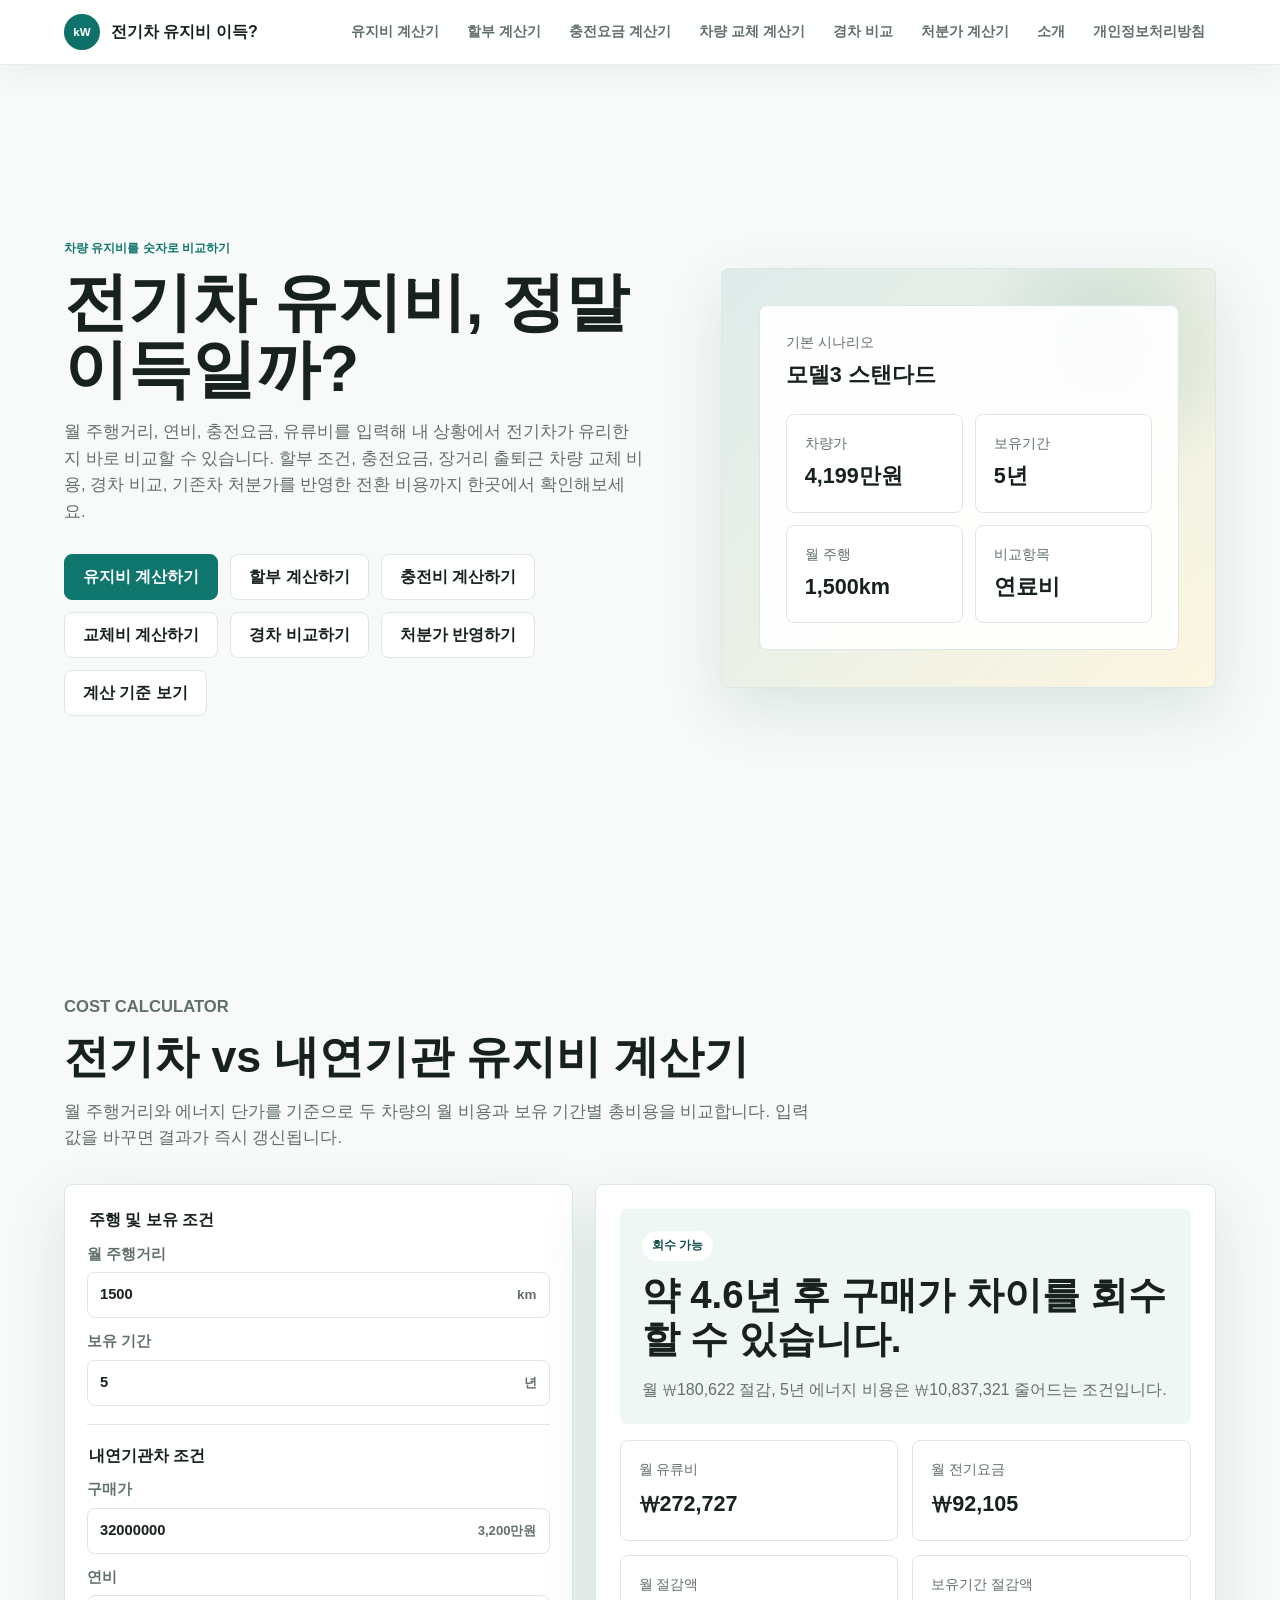
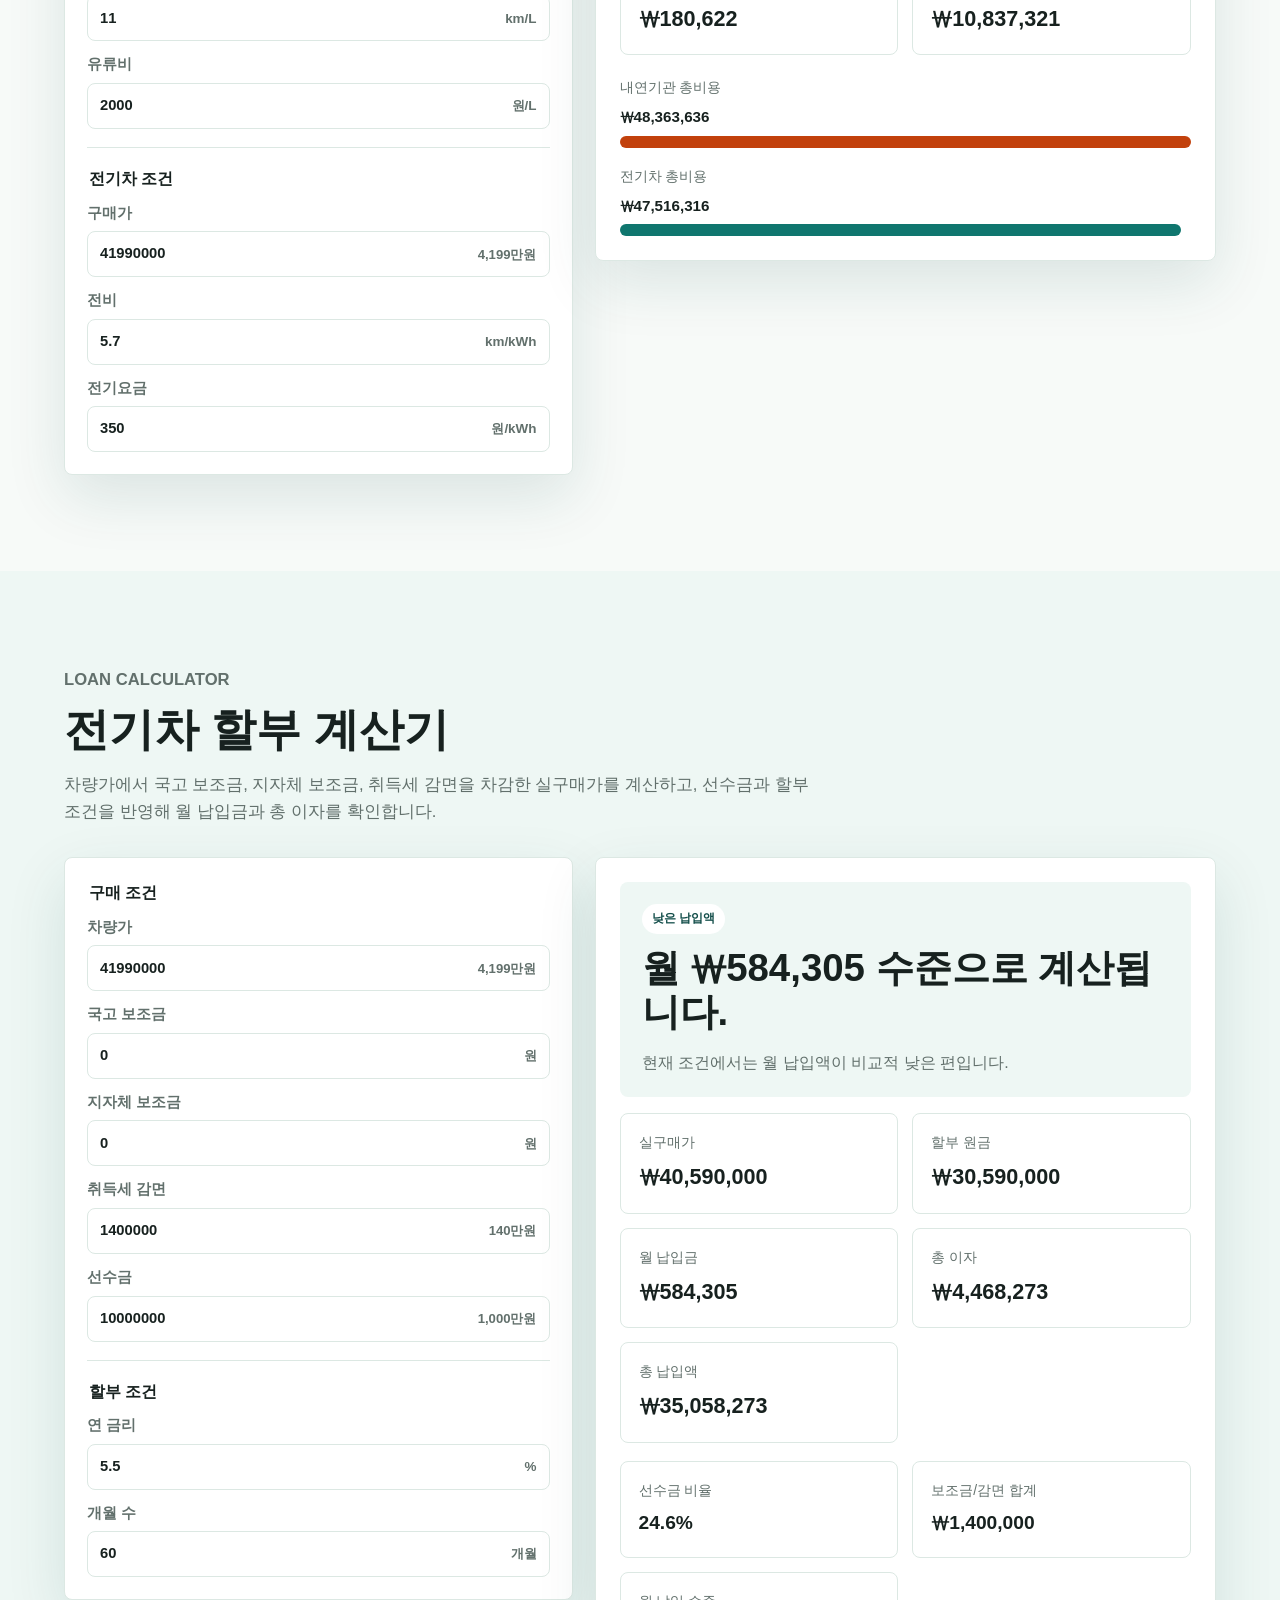
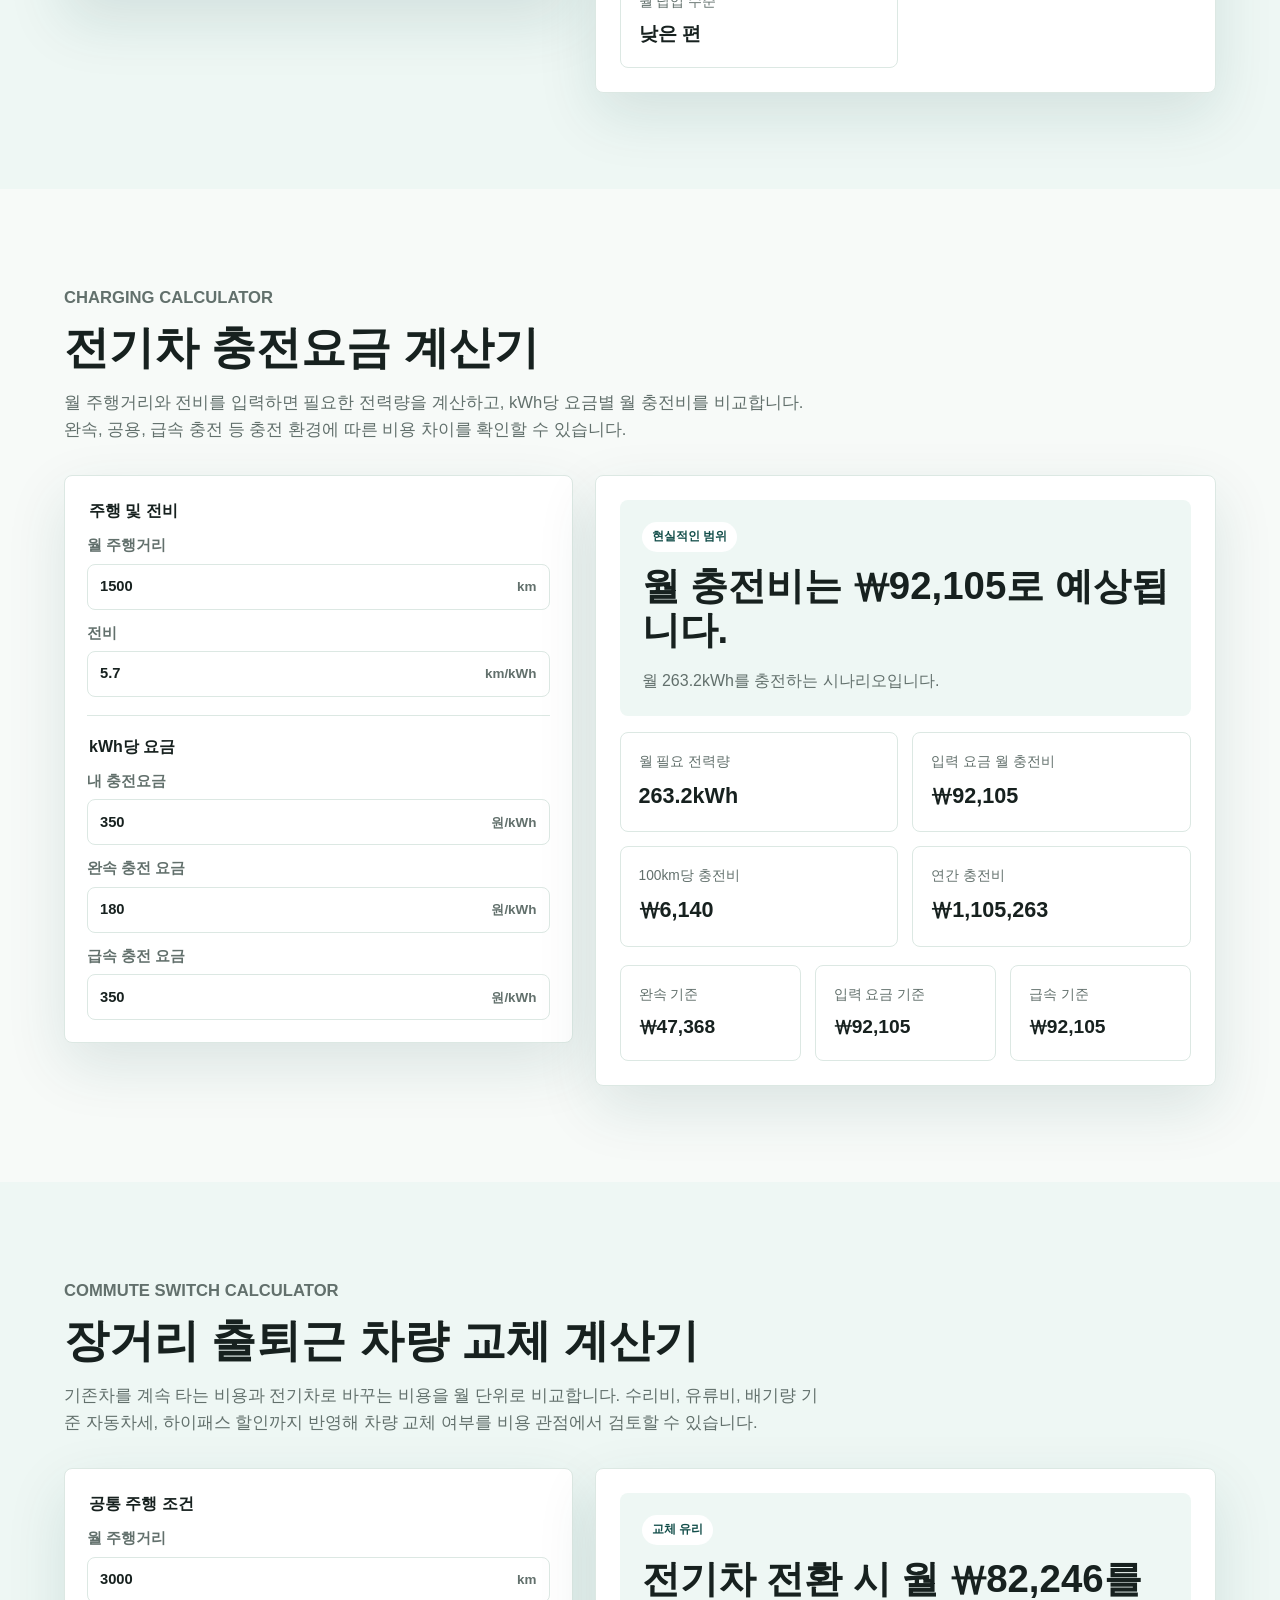
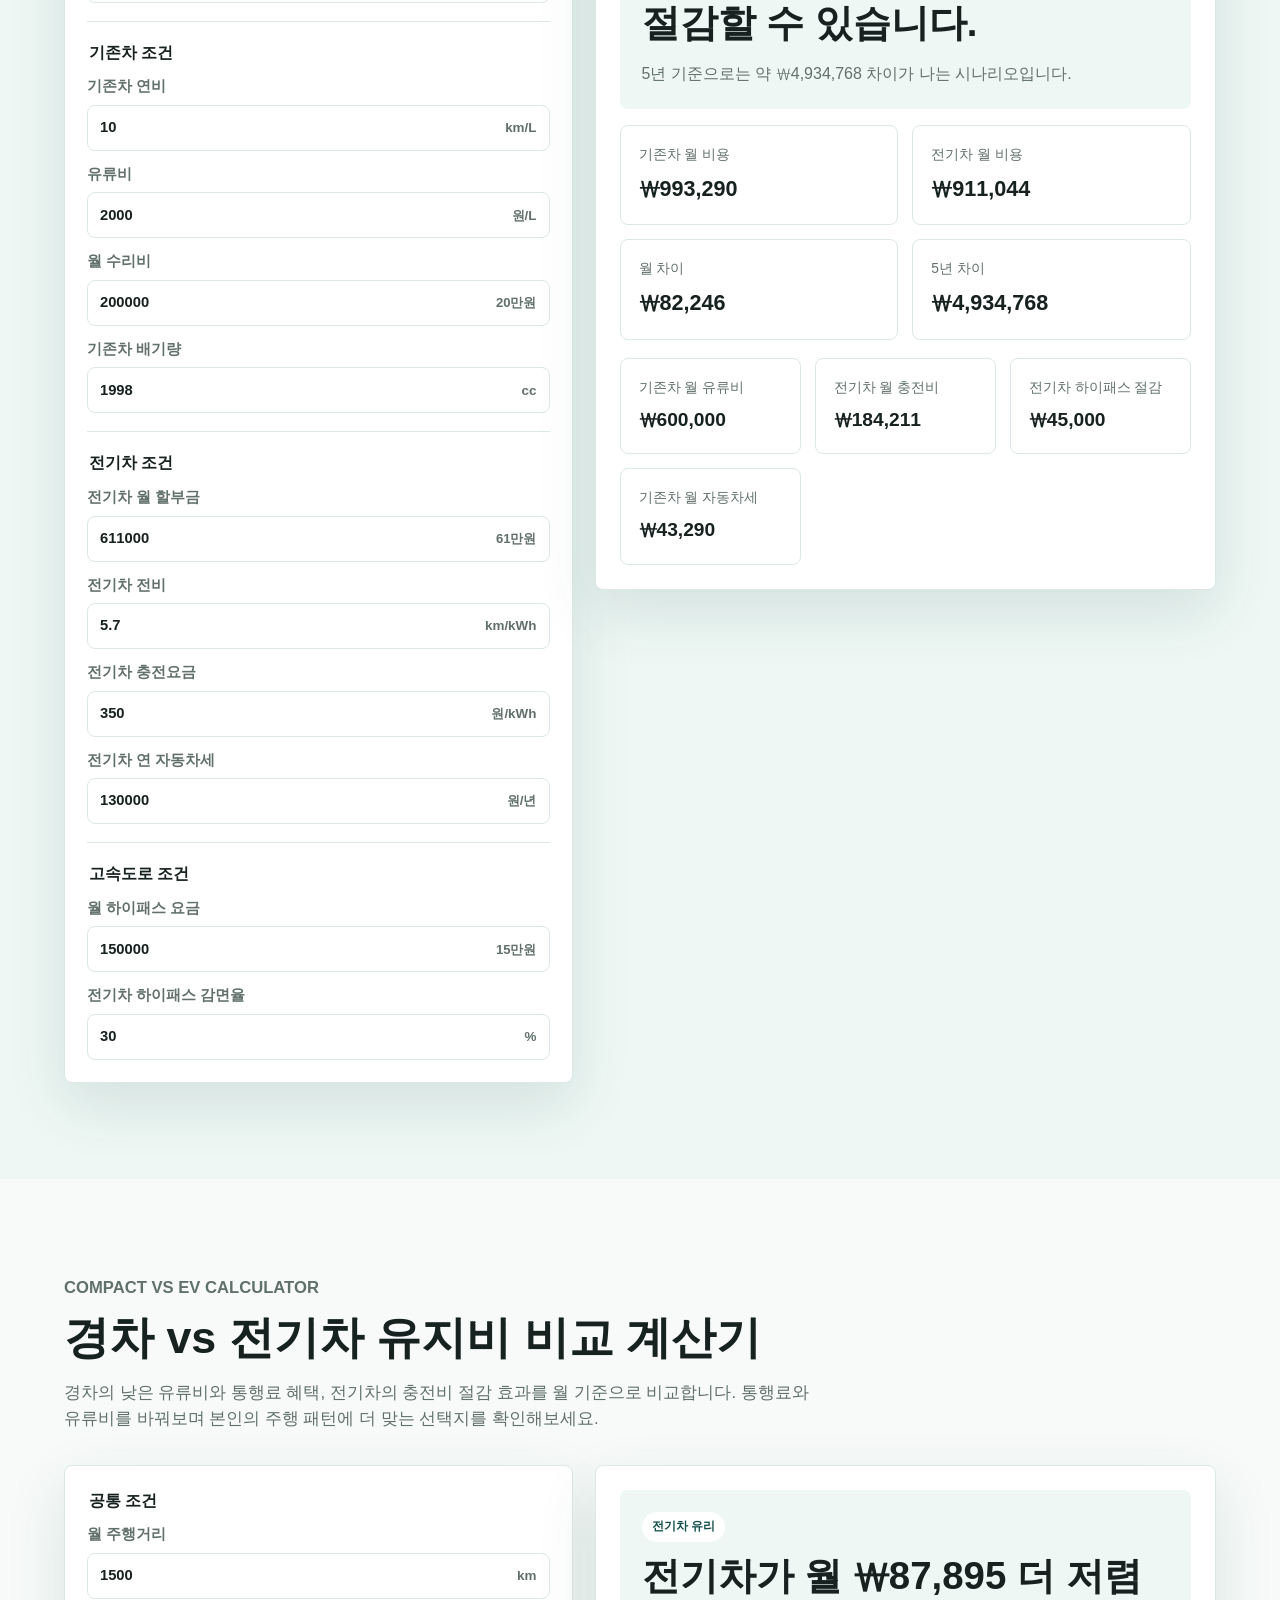
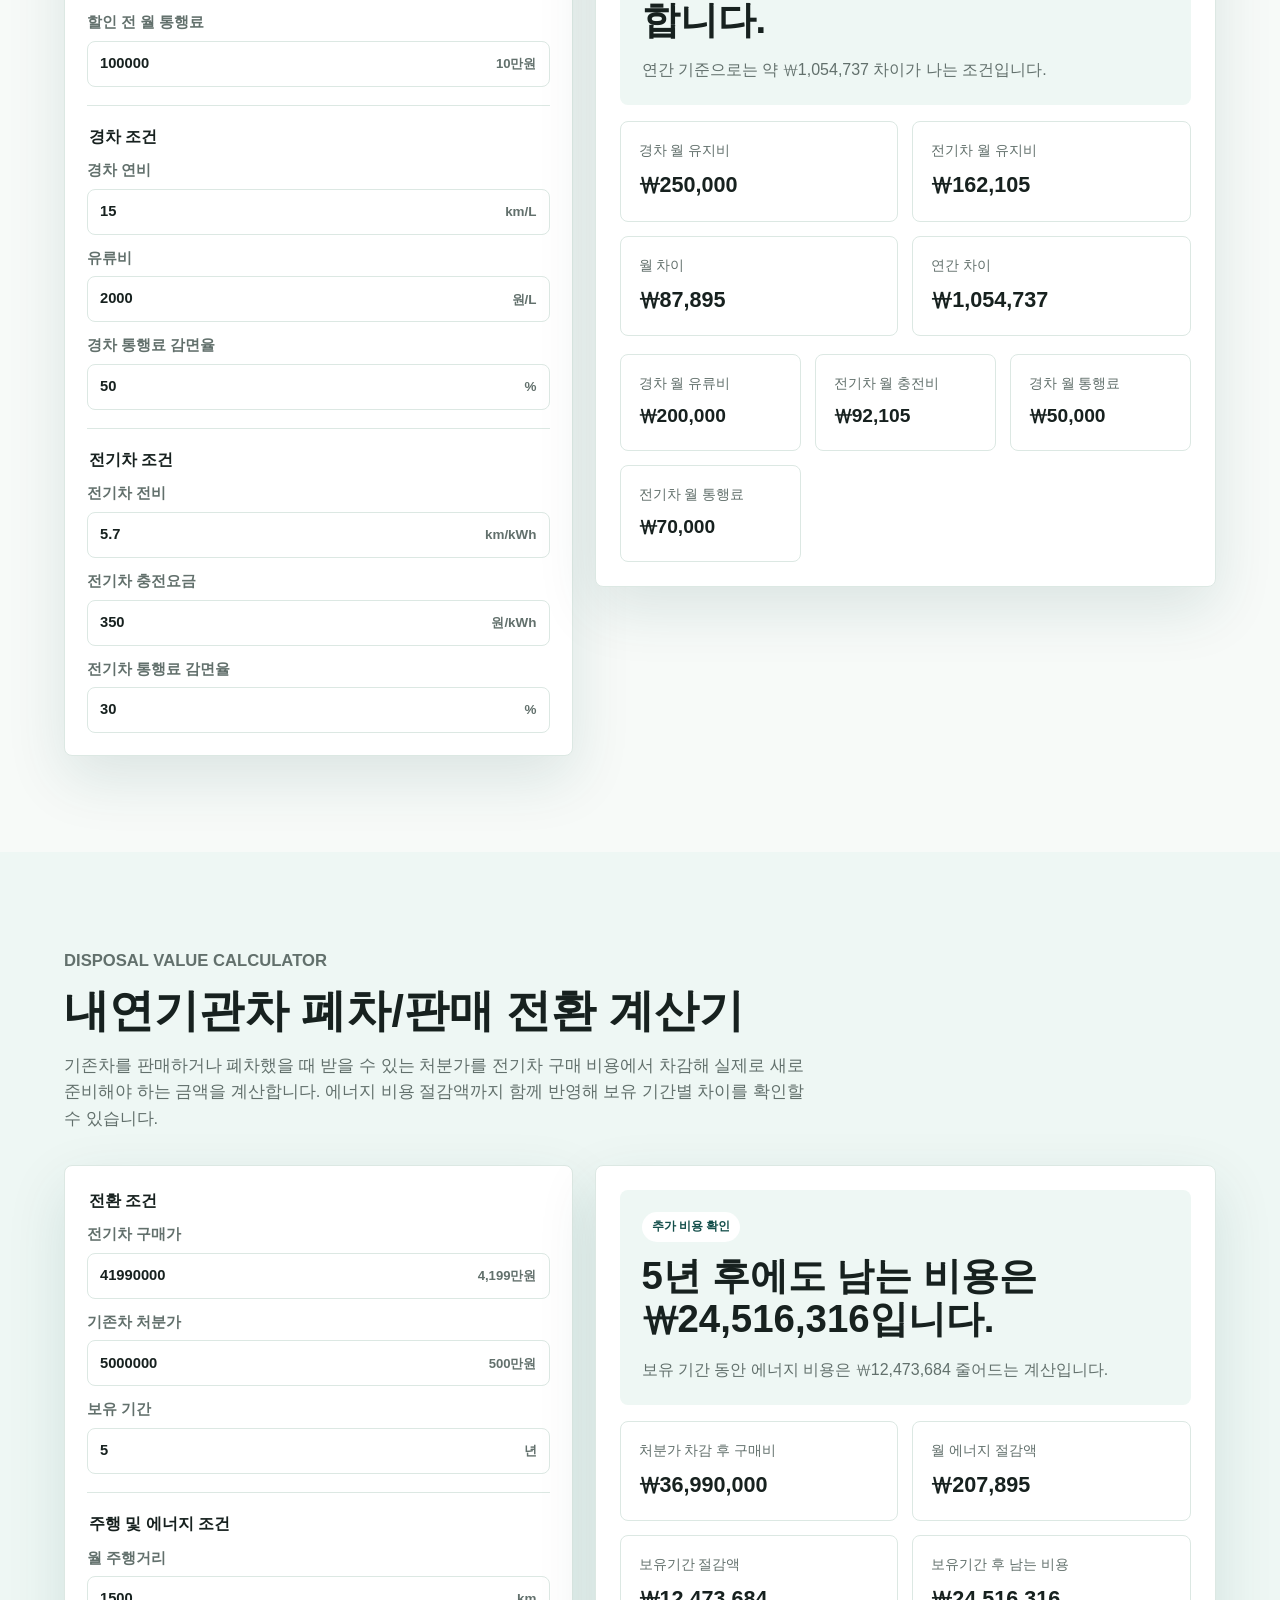
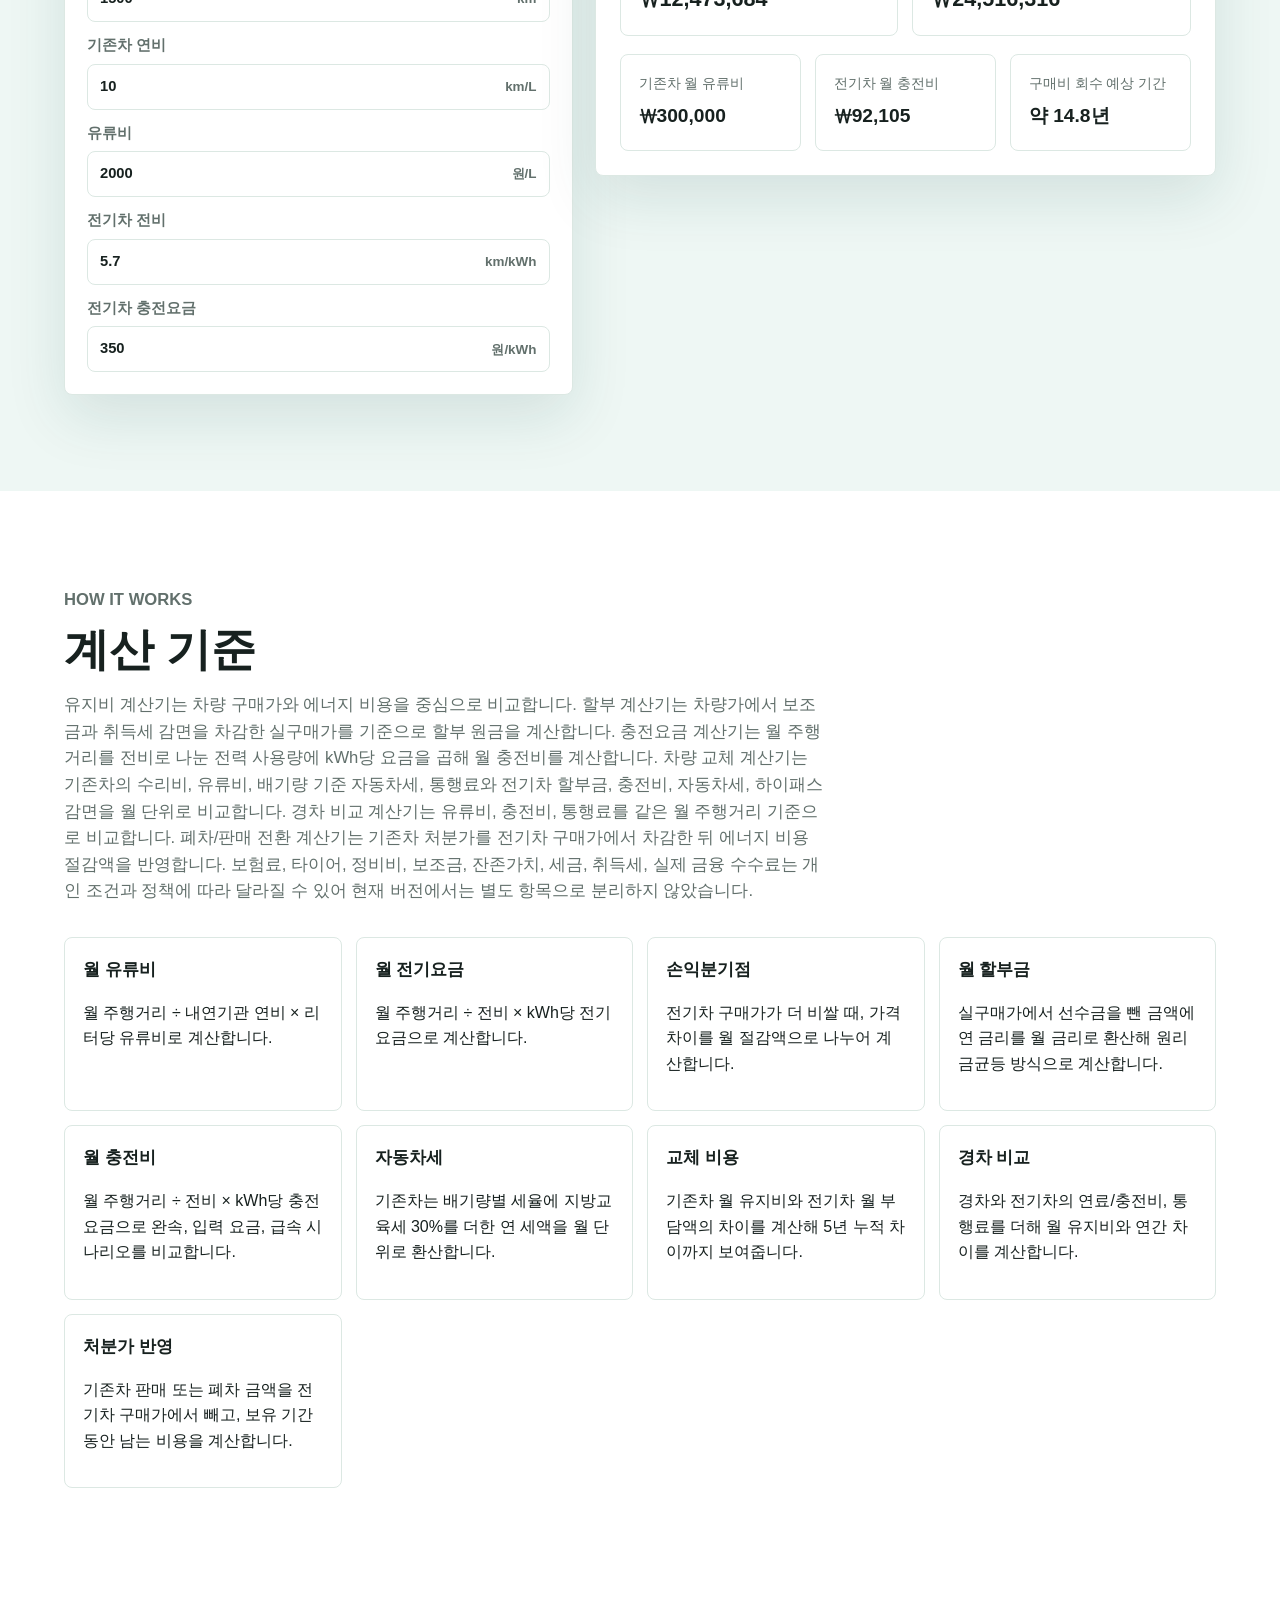
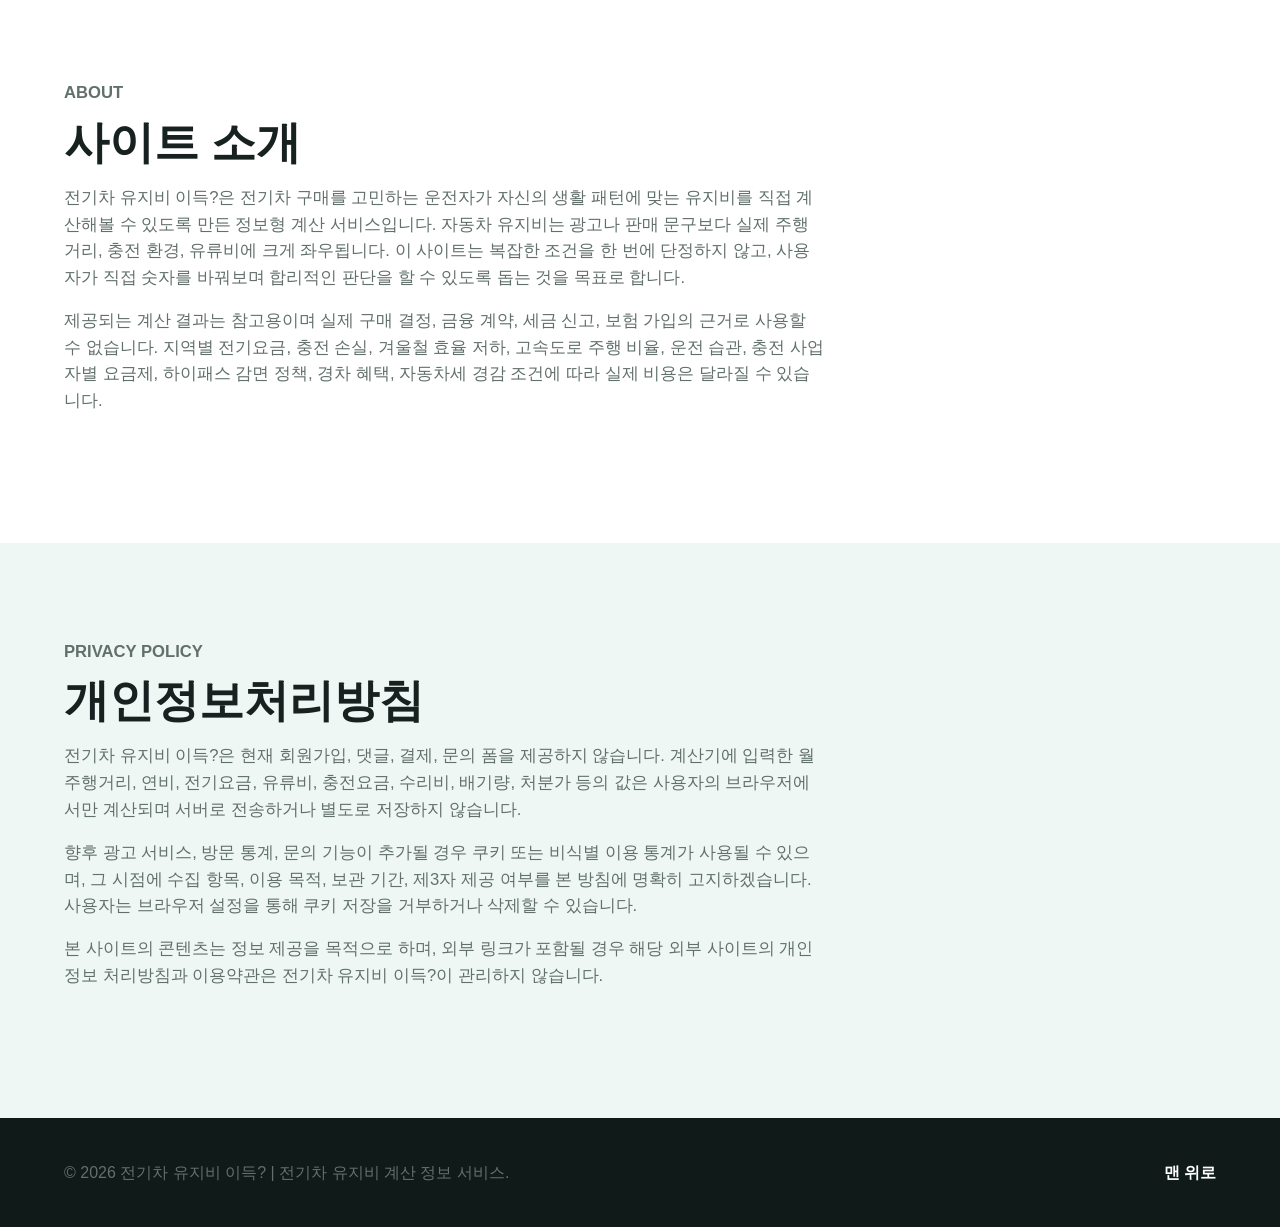
==== index.html @ 12cfae91 "Add files via upload" ====
<!doctype html>
<html lang="ko">
  <head>
    <meta charset="utf-8" />
    <meta name="viewport" content="width=device-width, initial-scale=1" />
    <title>전기차 유지비 이득? | 내연기관차 vs 전기차 유지비 계산기</title>
    <meta
      name="description"
      content="전기차 유지비가 정말 이득인지 월 주행거리, 유류비, 충전요금, 할부 조건, 기존차 처분가를 입력해 바로 계산해보세요."
    />
    <meta
      name="keywords"
      content="전기차 유지비, 기존차 처분가, 폐차 판매 전환 계산기, 경차 전기차 유지비 비교, 장거리 출퇴근 차량 교체 계산기, 전기차 충전요금 계산기, 전기차 할부 계산기, 자동차세 계산, 하이패스 할인"
    />
    <meta name="robots" content="index, follow" />
    <meta name="author" content="전기차 유지비 이득?" />
    <meta property="og:type" content="website" />
    <meta property="og:locale" content="ko_KR" />
    <meta property="og:title" content="전기차 유지비 이득?" />
    <meta
      property="og:description"
      content="내 주행 패턴과 구매 조건 기준으로 전기차 유지비가 이득인지, 할부 월 납입금과 충전비까지 바로 비교합니다."
    />
    <meta property="og:image" content="https://evcost.kr/assets/img/og-cover.svg" />
    <meta property="og:url" content="https://evcost.kr/" />
    <meta name="twitter:card" content="summary_large_image" />
    <meta name="theme-color" content="#0f766e" />
    <link rel="canonical" href="https://evcost.kr/" />
    <link rel="stylesheet" href="assets/css/styles.css?v=20260613-privacy-copy" />
    <script type="application/ld+json">
      {
        "@context": "https://schema.org",
        "@type": "WebApplication",
        "name": "전기차 유지비 이득?",
        "applicationCategory": "FinanceApplication",
        "operatingSystem": "Any",
        "description": "전기차 유지비가 정말 이득인지 내연기관차와 전기차의 월 유지비, 할부 월 납입금, 월 충전비, 기존차 처분가를 반영한 차량 전환 비용을 비교하는 계산기입니다.",
        "inLanguage": "ko-KR",
        "offers": {
          "@type": "Offer",
          "price": "0",
          "priceCurrency": "KRW"
        }
      }
    </script>
  </head>
  <body>
    <header class="site-header">
      <a class="brand" href="#top" aria-label="전기차 유지비 이득? 홈">
        <span class="brand-mark" aria-hidden="true">kW</span>
        <span>전기차 유지비 이득?</span>
      </a>
      <nav class="nav" aria-label="주요 메뉴">
        <a href="#calculator">유지비 계산기</a>
        <a href="#loan-calculator">할부 계산기</a>
        <a href="#charging-calculator">충전요금 계산기</a>
        <a href="#commute-calculator">차량 교체 계산기</a>
        <a href="#compact-calculator">경차 비교</a>
        <a href="#conversion-calculator">처분가 계산기</a>
        <a href="#about">소개</a>
        <a href="#privacy">개인정보처리방침</a>
      </nav>
    </header>

    <main id="top">
      <section class="hero section-band">
        <div class="hero-copy">
          <p class="eyebrow">차량 유지비를 숫자로 비교하기</p>
          <h1>전기차 유지비, 정말 이득일까?</h1>
          <p class="hero-text">
            월 주행거리, 연비, 충전요금, 유류비를 입력해 내 상황에서 전기차가 유리한지
            바로 비교할 수 있습니다. 할부 조건, 충전요금, 장거리 출퇴근 차량 교체 비용,
            경차 비교, 기존차 처분가를 반영한 전환 비용까지 한곳에서 확인해보세요.
          </p>
          <div class="hero-actions">
            <a class="button primary" href="#calculator">유지비 계산하기</a>
            <a class="button ghost" href="#loan-calculator">할부 계산하기</a>
            <a class="button ghost" href="#charging-calculator">충전비 계산하기</a>
            <a class="button ghost" href="#commute-calculator">교체비 계산하기</a>
            <a class="button ghost" href="#compact-calculator">경차 비교하기</a>
            <a class="button ghost" href="#conversion-calculator">처분가 반영하기</a>
            <a class="button ghost" href="#guide">계산 기준 보기</a>
          </div>
        </div>
        <div class="hero-visual" aria-label="전기차 유지비 비교 요약">
          <div class="dashboard-mini">
            <div>
              <span>기본 시나리오</span>
              <strong>모델3 스탠다드</strong>
            </div>
            <div class="mini-grid">
              <p><span>차량가</span><strong>4,199만원</strong></p>
              <p><span>보유기간</span><strong>5년</strong></p>
              <p><span>월 주행</span><strong>1,500km</strong></p>
              <p><span>비교항목</span><strong>연료비</strong></p>
            </div>
          </div>
        </div>
      </section>

      <section id="calculator" class="calculator-section">
        <div class="section-heading">
          <p class="eyebrow">Cost Calculator</p>
          <h2>전기차 vs 내연기관 유지비 계산기</h2>
          <p>
            월 주행거리와 에너지 단가를 기준으로 두 차량의 월 비용과 보유 기간별 총비용을
            비교합니다. 입력값을 바꾸면 결과가 즉시 갱신됩니다.
          </p>
        </div>

        <div class="calculator-layout">
          <form class="calc-panel" id="costForm">
            <fieldset>
              <legend>주행 및 보유 조건</legend>
              <label>
                <span>월 주행거리</span>
                <div class="input-wrap">
                  <input id="monthlyKm" name="monthlyKm" type="number" min="100" max="10000" step="50" value="1500" />
                  <b>km</b>
                </div>
              </label>
              <label>
                <span>보유 기간</span>
                <div class="input-wrap">
                  <input id="years" name="years" type="number" min="1" max="15" step="1" value="5" />
                  <b>년</b>
                </div>
              </label>
            </fieldset>

            <fieldset>
              <legend>내연기관차 조건</legend>
              <label>
                <span>구매가</span>
                <div class="input-wrap">
                  <input id="icePrice" name="icePrice" type="number" min="0" step="100000" value="32000000" />
                  <b>원</b>
                </div>
              </label>
              <label>
                <span>연비</span>
                <div class="input-wrap">
                  <input id="iceEfficiency" name="iceEfficiency" type="number" min="1" max="40" step="0.1" value="11" />
                  <b>km/L</b>
                </div>
              </label>
              <label>
                <span>유류비</span>
                <div class="input-wrap">
                  <input id="fuelPrice" name="fuelPrice" type="number" min="500" max="4000" step="10" value="2000" />
                  <b>원/L</b>
                </div>
              </label>
            </fieldset>

            <fieldset>
              <legend>전기차 조건</legend>
              <label>
                <span>구매가</span>
                <div class="input-wrap">
                  <input id="evPrice" name="evPrice" type="number" min="0" step="100000" value="41990000" />
                  <b>원</b>
                </div>
              </label>
              <label>
                <span>전비</span>
                <div class="input-wrap">
                  <input id="evEfficiency" name="evEfficiency" type="number" min="1" max="12" step="0.1" value="5.7" />
                  <b>km/kWh</b>
                </div>
              </label>
              <label>
                <span>전기요금</span>
                <div class="input-wrap">
                  <input id="electricityPrice" name="electricityPrice" type="number" min="50" max="1000" step="10" value="350" />
                  <b>원/kWh</b>
                </div>
              </label>
            </fieldset>
          </form>

          <aside class="result-panel" aria-live="polite">
            <div class="result-hero">
              <span id="paybackBadge">계산 중</span>
              <h3 id="headlineResult">입력값을 바탕으로 계산합니다.</h3>
              <p id="summaryResult">전기차와 내연기관차의 월 에너지 비용 차이를 비교합니다.</p>
            </div>

            <div class="metric-grid">
              <article>
                <span>월 유류비</span>
                <strong id="iceMonthlyCost">0원</strong>
              </article>
              <article>
                <span>월 전기요금</span>
                <strong id="evMonthlyCost">0원</strong>
              </article>
              <article>
                <span>월 절감액</span>
                <strong id="monthlySaving">0원</strong>
              </article>
              <article>
                <span>보유기간 절감액</span>
                <strong id="periodSaving">0원</strong>
              </article>
            </div>

            <div class="comparison-bars">
              <div>
                <span>내연기관 총비용</span>
                <b id="iceTotalLabel">0원</b>
                <i id="iceBar"></i>
              </div>
              <div>
                <span>전기차 총비용</span>
                <b id="evTotalLabel">0원</b>
                <i id="evBar"></i>
              </div>
            </div>
          </aside>
        </div>
      </section>

      <section id="loan-calculator" class="calculator-section muted">
        <div class="section-heading">
          <p class="eyebrow">Loan Calculator</p>
          <h2>전기차 할부 계산기</h2>
          <p>
            차량가에서 국고 보조금, 지자체 보조금, 취득세 감면을 차감한 실구매가를 계산하고,
            선수금과 할부 조건을 반영해 월 납입금과 총 이자를 확인합니다.
          </p>
        </div>

        <div class="calculator-layout">
          <form class="calc-panel" id="loanForm">
            <fieldset>
              <legend>구매 조건</legend>
              <label>
                <span>차량가</span>
                <div class="input-wrap">
                  <input id="loanVehiclePrice" name="loanVehiclePrice" type="number" min="0" step="100000" value="41990000" />
                  <b>원</b>
                </div>
              </label>
              <label>
                <span>국고 보조금</span>
                <div class="input-wrap">
                  <input id="nationalSubsidy" name="nationalSubsidy" type="number" min="0" step="100000" value="0" />
                  <b>원</b>
                </div>
              </label>
              <label>
                <span>지자체 보조금</span>
                <div class="input-wrap">
                  <input id="localSubsidy" name="localSubsidy" type="number" min="0" step="100000" value="0" />
                  <b>원</b>
                </div>
              </label>
              <label>
                <span>취득세 감면</span>
                <div class="input-wrap">
                  <input id="acquisitionTaxDiscount" name="acquisitionTaxDiscount" type="number" min="0" step="100000" value="1400000" />
                  <b>원</b>
                </div>
              </label>
              <label>
                <span>선수금</span>
                <div class="input-wrap">
                  <input id="downPayment" name="downPayment" type="number" min="0" step="100000" value="10000000" />
                  <b>원</b>
                </div>
              </label>
            </fieldset>

            <fieldset>
              <legend>할부 조건</legend>
              <label>
                <span>연 금리</span>
                <div class="input-wrap">
                  <input id="annualRate" name="annualRate" type="number" min="0" max="30" step="0.1" value="5.5" />
                  <b>%</b>
                </div>
              </label>
              <label>
                <span>개월 수</span>
                <div class="input-wrap">
                  <input id="loanMonths" name="loanMonths" type="number" min="1" max="120" step="1" value="60" />
                  <b>개월</b>
                </div>
              </label>
            </fieldset>
          </form>

          <aside class="result-panel" aria-live="polite">
            <div class="result-hero">
              <span id="loanBadge">할부 계산</span>
              <h3 id="loanHeadline">월 납입금을 계산합니다.</h3>
              <p id="loanSummary">원리금균등 상환 기준으로 예상 납입액을 보여줍니다.</p>
            </div>

            <div class="metric-grid">
              <article>
                <span>실구매가</span>
                <strong id="netVehiclePrice">0원</strong>
              </article>
              <article>
                <span>할부 원금</span>
                <strong id="loanPrincipal">0원</strong>
              </article>
              <article>
                <span>월 납입금</span>
                <strong id="monthlyPayment">0원</strong>
              </article>
              <article>
                <span>총 이자</span>
                <strong id="totalInterest">0원</strong>
              </article>
              <article>
                <span>총 납입액</span>
                <strong id="totalPayment">0원</strong>
              </article>
            </div>

            <div class="loan-summary-strip">
              <div>
                <span>선수금 비율</span>
                <strong id="downPaymentRatio">0%</strong>
              </div>
              <div>
                <span>보조금/감면 합계</span>
                <strong id="totalIncentive">0원</strong>
              </div>
              <div>
                <span>월 납입 수준</span>
                <strong id="loanMood">계산 중</strong>
              </div>
            </div>
          </aside>
        </div>
      </section>

      <section id="charging-calculator" class="calculator-section">
        <div class="section-heading">
          <p class="eyebrow">Charging Calculator</p>
          <h2>전기차 충전요금 계산기</h2>
          <p>
            월 주행거리와 전비를 입력하면 필요한 전력량을 계산하고, kWh당 요금별 월 충전비를
            비교합니다. 완속, 공용, 급속 충전 등 충전 환경에 따른 비용 차이를 확인할 수 있습니다.
          </p>
        </div>

        <div class="calculator-layout">
          <form class="calc-panel" id="chargingForm">
            <fieldset>
              <legend>주행 및 전비</legend>
              <label>
                <span>월 주행거리</span>
                <div class="input-wrap">
                  <input id="chargeMonthlyKm" name="chargeMonthlyKm" type="number" min="100" max="10000" step="50" value="1500" />
                  <b>km</b>
                </div>
              </label>
              <label>
                <span>전비</span>
                <div class="input-wrap">
                  <input id="chargeEfficiency" name="chargeEfficiency" type="number" min="1" max="12" step="0.1" value="5.7" />
                  <b>km/kWh</b>
                </div>
              </label>
            </fieldset>

            <fieldset>
              <legend>kWh당 요금</legend>
              <label>
                <span>내 충전요금</span>
                <div class="input-wrap">
                  <input id="customChargePrice" name="customChargePrice" type="number" min="0" max="1000" step="10" value="350" />
                  <b>원/kWh</b>
                </div>
              </label>
              <label>
                <span>완속 충전 요금</span>
                <div class="input-wrap">
                  <input id="slowChargePrice" name="slowChargePrice" type="number" min="0" max="1000" step="10" value="180" />
                  <b>원/kWh</b>
                </div>
              </label>
              <label>
                <span>급속 충전 요금</span>
                <div class="input-wrap">
                  <input id="fastChargePrice" name="fastChargePrice" type="number" min="0" max="1000" step="10" value="350" />
                  <b>원/kWh</b>
                </div>
              </label>
            </fieldset>
          </form>

          <aside class="result-panel" aria-live="polite">
            <div class="result-hero">
              <span id="chargingBadge">충전비 계산</span>
              <h3 id="chargingHeadline">월 충전비를 계산합니다.</h3>
              <p id="chargingSummary">월 주행거리 기준 예상 전력 사용량과 충전요금을 보여줍니다.</p>
            </div>

            <div class="metric-grid">
              <article>
                <span>월 필요 전력량</span>
                <strong id="monthlyKwh">0kWh</strong>
              </article>
              <article>
                <span>입력 요금 월 충전비</span>
                <strong id="customChargeCost">0원</strong>
              </article>
              <article>
                <span>100km당 충전비</span>
                <strong id="costPer100Km">0원</strong>
              </article>
              <article>
                <span>연간 충전비</span>
                <strong id="annualChargeCost">0원</strong>
              </article>
            </div>

            <div class="scenario-grid">
              <article>
                <span>완속 기준</span>
                <strong id="slowChargeCost">0원</strong>
              </article>
              <article>
                <span>입력 요금 기준</span>
                <strong id="middleChargeCost">0원</strong>
              </article>
              <article>
                <span>급속 기준</span>
                <strong id="fastChargeCost">0원</strong>
              </article>
            </div>
          </aside>
        </div>
      </section>

      <section id="commute-calculator" class="calculator-section muted">
        <div class="section-heading">
          <p class="eyebrow">Commute Switch Calculator</p>
          <h2>장거리 출퇴근 차량 교체 계산기</h2>
          <p>
            기존차를 계속 타는 비용과 전기차로 바꾸는 비용을 월 단위로 비교합니다. 수리비,
            유류비, 배기량 기준 자동차세, 하이패스 할인까지 반영해 차량 교체 여부를
            비용 관점에서 검토할 수 있습니다.
          </p>
        </div>

        <div class="calculator-layout">
          <form class="calc-panel" id="commuteForm">
            <fieldset>
              <legend>공통 주행 조건</legend>
              <label>
                <span>월 주행거리</span>
                <div class="input-wrap">
                  <input id="commuteMonthlyKm" name="commuteMonthlyKm" type="number" min="100" max="12000" step="50" value="3000" />
                  <b>km</b>
                </div>
              </label>
            </fieldset>

            <fieldset>
              <legend>기존차 조건</legend>
              <label>
                <span>기존차 연비</span>
                <div class="input-wrap">
                  <input id="oldEfficiency" name="oldEfficiency" type="number" min="1" max="40" step="0.1" value="10" />
                  <b>km/L</b>
                </div>
              </label>
              <label>
                <span>유류비</span>
                <div class="input-wrap">
                  <input id="commuteFuelPrice" name="commuteFuelPrice" type="number" min="500" max="4000" step="10" value="2000" />
                  <b>원/L</b>
                </div>
              </label>
              <label>
                <span>월 수리비</span>
                <div class="input-wrap">
                  <input id="oldRepairCost" name="oldRepairCost" type="number" min="0" step="10000" value="200000" />
                  <b>원</b>
                </div>
              </label>
              <label>
                <span>기존차 배기량</span>
                <div class="input-wrap">
                  <input id="oldCarCc" name="oldCarCc" type="number" min="0" max="8000" step="1" value="1998" />
                  <b>cc</b>
                </div>
              </label>
            </fieldset>

            <fieldset>
              <legend>전기차 조건</legend>
              <label>
                <span>전기차 월 할부금</span>
                <div class="input-wrap">
                  <input id="newMonthlyPayment" name="newMonthlyPayment" type="number" min="0" step="10000" value="611000" />
                  <b>원</b>
                </div>
              </label>
              <label>
                <span>전기차 전비</span>
                <div class="input-wrap">
                  <input id="commuteEvEfficiency" name="commuteEvEfficiency" type="number" min="1" max="12" step="0.1" value="5.7" />
                  <b>km/kWh</b>
                </div>
              </label>
              <label>
                <span>전기차 충전요금</span>
                <div class="input-wrap">
                  <input id="commuteElectricityPrice" name="commuteElectricityPrice" type="number" min="0" max="1000" step="10" value="350" />
                  <b>원/kWh</b>
                </div>
              </label>
              <label>
                <span>전기차 연 자동차세</span>
                <div class="input-wrap">
                  <input id="newAnnualTax" name="newAnnualTax" type="number" min="0" step="10000" value="130000" />
                  <b>원/년</b>
                </div>
              </label>
            </fieldset>

            <fieldset>
              <legend>고속도로 조건</legend>
              <label>
                <span>월 하이패스 요금</span>
                <div class="input-wrap">
                  <input id="monthlyTollCost" name="monthlyTollCost" type="number" min="0" step="10000" value="150000" />
                  <b>원</b>
                </div>
              </label>
              <label>
                <span>전기차 하이패스 감면율</span>
                <div class="input-wrap">
                  <input id="tollDiscountRate" name="tollDiscountRate" type="number" min="0" max="100" step="1" value="30" />
                  <b>%</b>
                </div>
              </label>
            </fieldset>
          </form>

          <aside class="result-panel" aria-live="polite">
            <div class="result-hero">
              <span id="commuteBadge">교체 비교</span>
              <h3 id="commuteHeadline">기존차와 전기차의 월 비용을 비교합니다.</h3>
              <p id="commuteSummary">수리비, 연료비, 자동차세, 하이패스 요금을 월 기준으로 계산합니다.</p>
            </div>

            <div class="metric-grid">
              <article>
                <span>기존차 월 비용</span>
                <strong id="oldMonthlyTotal">0원</strong>
              </article>
              <article>
                <span>전기차 월 비용</span>
                <strong id="newMonthlyTotal">0원</strong>
              </article>
              <article>
                <span>월 차이</span>
                <strong id="commuteMonthlyDiff">0원</strong>
              </article>
              <article>
                <span>5년 차이</span>
                <strong id="commuteFiveYearDiff">0원</strong>
              </article>
            </div>

            <div class="scenario-grid">
              <article>
                <span>기존차 월 유류비</span>
                <strong id="oldFuelMonthly">0원</strong>
              </article>
              <article>
                <span>전기차 월 충전비</span>
                <strong id="commuteEvEnergyMonthly">0원</strong>
              </article>
              <article>
                <span>전기차 하이패스 절감</span>
                <strong id="tollMonthlySaving">0원</strong>
              </article>
              <article>
                <span>기존차 월 자동차세</span>
                <strong id="oldMonthlyTax">0원</strong>
              </article>
            </div>
          </aside>
        </div>
      </section>

      <section id="compact-calculator" class="calculator-section">
        <div class="section-heading">
          <p class="eyebrow">Compact vs EV Calculator</p>
          <h2>경차 vs 전기차 유지비 비교 계산기</h2>
          <p>
            경차의 낮은 유류비와 통행료 혜택, 전기차의 충전비 절감 효과를 월 기준으로 비교합니다.
            통행료와 유류비를 바꿔보며 본인의 주행 패턴에 더 맞는 선택지를 확인해보세요.
          </p>
        </div>

        <div class="calculator-layout">
          <form class="calc-panel" id="compactForm">
            <fieldset>
              <legend>공통 조건</legend>
              <label>
                <span>월 주행거리</span>
                <div class="input-wrap">
                  <input id="compactMonthlyKm" name="compactMonthlyKm" type="number" min="100" max="10000" step="50" value="1500" />
                  <b>km</b>
                </div>
              </label>
              <label>
                <span>할인 전 월 통행료</span>
                <div class="input-wrap">
                  <input id="compactBaseToll" name="compactBaseToll" type="number" min="0" step="10000" value="100000" />
                  <b>원</b>
                </div>
              </label>
            </fieldset>

            <fieldset>
              <legend>경차 조건</legend>
              <label>
                <span>경차 연비</span>
                <div class="input-wrap">
                  <input id="compactFuelEfficiency" name="compactFuelEfficiency" type="number" min="1" max="40" step="0.1" value="15" />
                  <b>km/L</b>
                </div>
              </label>
              <label>
                <span>유류비</span>
                <div class="input-wrap">
                  <input id="compactFuelPrice" name="compactFuelPrice" type="number" min="500" max="4000" step="10" value="2000" />
                  <b>원/L</b>
                </div>
              </label>
              <label>
                <span>경차 통행료 감면율</span>
                <div class="input-wrap">
                  <input id="compactTollDiscount" name="compactTollDiscount" type="number" min="0" max="100" step="1" value="50" />
                  <b>%</b>
                </div>
              </label>
            </fieldset>

            <fieldset>
              <legend>전기차 조건</legend>
              <label>
                <span>전기차 전비</span>
                <div class="input-wrap">
                  <input id="compactEvEfficiency" name="compactEvEfficiency" type="number" min="1" max="12" step="0.1" value="5.7" />
                  <b>km/kWh</b>
                </div>
              </label>
              <label>
                <span>전기차 충전요금</span>
                <div class="input-wrap">
                  <input id="compactElectricityPrice" name="compactElectricityPrice" type="number" min="0" max="1000" step="10" value="350" />
                  <b>원/kWh</b>
                </div>
              </label>
              <label>
                <span>전기차 통행료 감면율</span>
                <div class="input-wrap">
                  <input id="compactEvTollDiscount" name="compactEvTollDiscount" type="number" min="0" max="100" step="1" value="30" />
                  <b>%</b>
                </div>
              </label>
            </fieldset>
          </form>

          <aside class="result-panel" aria-live="polite">
            <div class="result-hero">
              <span id="compactBadge">경차 비교</span>
              <h3 id="compactHeadline">경차와 전기차의 월 유지비를 비교합니다.</h3>
              <p id="compactSummary">유류비, 충전비, 통행료를 월 기준으로 계산합니다.</p>
            </div>

            <div class="metric-grid">
              <article>
                <span>경차 월 유지비</span>
                <strong id="compactMonthlyTotal">0원</strong>
              </article>
              <article>
                <span>전기차 월 유지비</span>
                <strong id="compactEvMonthlyTotal">0원</strong>
              </article>
              <article>
                <span>월 차이</span>
                <strong id="compactMonthlyDiff">0원</strong>
              </article>
              <article>
                <span>연간 차이</span>
                <strong id="compactAnnualDiff">0원</strong>
              </article>
            </div>

            <div class="scenario-grid">
              <article>
                <span>경차 월 유류비</span>
                <strong id="compactFuelMonthly">0원</strong>
              </article>
              <article>
                <span>전기차 월 충전비</span>
                <strong id="compactEvEnergyMonthly">0원</strong>
              </article>
              <article>
                <span>경차 월 통행료</span>
                <strong id="compactTollMonthly">0원</strong>
              </article>
              <article>
                <span>전기차 월 통행료</span>
                <strong id="compactEvTollMonthly">0원</strong>
              </article>
            </div>
          </aside>
        </div>
      </section>

      <section id="conversion-calculator" class="calculator-section muted">
        <div class="section-heading">
          <p class="eyebrow">Disposal Value Calculator</p>
          <h2>내연기관차 폐차/판매 전환 계산기</h2>
          <p>
            기존차를 판매하거나 폐차했을 때 받을 수 있는 처분가를 전기차 구매 비용에서 차감해
            실제로 새로 준비해야 하는 금액을 계산합니다. 에너지 비용 절감액까지 함께 반영해 보유 기간별 차이를
            확인할 수 있습니다.
          </p>
        </div>

        <div class="calculator-layout">
          <form class="calc-panel" id="conversionForm">
            <fieldset>
              <legend>전환 조건</legend>
              <label>
                <span>전기차 구매가</span>
                <div class="input-wrap">
                  <input id="conversionEvPrice" name="conversionEvPrice" type="number" min="0" step="100000" value="41990000" />
                  <b>원</b>
                </div>
              </label>
              <label>
                <span>기존차 처분가</span>
                <div class="input-wrap">
                  <input id="disposalValue" name="disposalValue" type="number" min="0" step="100000" value="5000000" />
                  <b>원</b>
                </div>
              </label>
              <label>
                <span>보유 기간</span>
                <div class="input-wrap">
                  <input id="conversionYears" name="conversionYears" type="number" min="1" max="15" step="1" value="5" />
                  <b>년</b>
                </div>
              </label>
            </fieldset>

            <fieldset>
              <legend>주행 및 에너지 조건</legend>
              <label>
                <span>월 주행거리</span>
                <div class="input-wrap">
                  <input id="conversionMonthlyKm" name="conversionMonthlyKm" type="number" min="100" max="12000" step="50" value="1500" />
                  <b>km</b>
                </div>
              </label>
              <label>
                <span>기존차 연비</span>
                <div class="input-wrap">
                  <input id="conversionIceEfficiency" name="conversionIceEfficiency" type="number" min="1" max="40" step="0.1" value="10" />
                  <b>km/L</b>
                </div>
              </label>
              <label>
                <span>유류비</span>
                <div class="input-wrap">
                  <input id="conversionFuelPrice" name="conversionFuelPrice" type="number" min="500" max="4000" step="10" value="2000" />
                  <b>원/L</b>
                </div>
              </label>
              <label>
                <span>전기차 전비</span>
                <div class="input-wrap">
                  <input id="conversionEvEfficiency" name="conversionEvEfficiency" type="number" min="1" max="12" step="0.1" value="5.7" />
                  <b>km/kWh</b>
                </div>
              </label>
              <label>
                <span>전기차 충전요금</span>
                <div class="input-wrap">
                  <input id="conversionElectricityPrice" name="conversionElectricityPrice" type="number" min="0" max="1000" step="10" value="350" />
                  <b>원/kWh</b>
                </div>
              </label>
            </fieldset>
          </form>

          <aside class="result-panel" aria-live="polite">
            <div class="result-hero">
              <span id="conversionBadge">처분가 반영</span>
              <h3 id="conversionHeadline">기존차 처분가를 빼고 남는 구매 비용을 계산합니다.</h3>
              <p id="conversionSummary">전기차 구매에 새로 필요한 금액과 에너지 비용 절감액을 함께 비교합니다.</p>
            </div>

            <div class="metric-grid">
              <article>
                <span>처분가 차감 후 구매비</span>
                <strong id="netEvPurchaseCost">0원</strong>
              </article>
              <article>
                <span>월 에너지 절감액</span>
                <strong id="conversionMonthlySaving">0원</strong>
              </article>
              <article>
                <span>보유기간 절감액</span>
                <strong id="conversionPeriodSaving">0원</strong>
              </article>
              <article>
                <span>보유기간 후 남는 비용</span>
                <strong id="conversionNetBurden">0원</strong>
              </article>
            </div>

            <div class="scenario-grid">
              <article>
                <span>기존차 월 유류비</span>
                <strong id="conversionIceMonthly">0원</strong>
              </article>
              <article>
                <span>전기차 월 충전비</span>
                <strong id="conversionEvMonthly">0원</strong>
              </article>
              <article>
                <span>구매비 회수 예상 기간</span>
                <strong id="conversionPayback">계산 중</strong>
              </article>
            </div>
          </aside>
        </div>
      </section>

      <section id="guide" class="content-section">
        <div class="section-heading">
          <p class="eyebrow">How It Works</p>
          <h2>계산 기준</h2>
          <p>
            유지비 계산기는 차량 구매가와 에너지 비용을 중심으로 비교합니다. 할부 계산기는
            차량가에서 보조금과 취득세 감면을 차감한 실구매가를 기준으로 할부 원금을 계산합니다.
            충전요금 계산기는
            월 주행거리를 전비로 나눈 전력 사용량에 kWh당 요금을 곱해 월 충전비를 계산합니다.
            차량 교체 계산기는 기존차의 수리비, 유류비, 배기량 기준 자동차세, 통행료와
            전기차 할부금, 충전비, 자동차세, 하이패스 감면을 월 단위로 비교합니다.
            경차 비교 계산기는 유류비, 충전비, 통행료를 같은 월 주행거리 기준으로 비교합니다.
            폐차/판매 전환 계산기는 기존차 처분가를 전기차 구매가에서 차감한 뒤 에너지 비용 절감액을 반영합니다. 보험료, 타이어,
            정비비, 보조금, 잔존가치, 세금, 취득세, 실제 금융 수수료는 개인 조건과 정책에
            따라 달라질 수 있어 현재 버전에서는 별도 항목으로 분리하지 않았습니다.
          </p>
        </div>
        <div class="info-grid">
          <article>
            <h3>월 유류비</h3>
            <p>월 주행거리 ÷ 내연기관 연비 × 리터당 유류비로 계산합니다.</p>
          </article>
          <article>
            <h3>월 전기요금</h3>
            <p>월 주행거리 ÷ 전비 × kWh당 전기요금으로 계산합니다.</p>
          </article>
          <article>
            <h3>손익분기점</h3>
            <p>전기차 구매가가 더 비쌀 때, 가격 차이를 월 절감액으로 나누어 계산합니다.</p>
          </article>
          <article>
            <h3>월 할부금</h3>
            <p>실구매가에서 선수금을 뺀 금액에 연 금리를 월 금리로 환산해 원리금균등 방식으로 계산합니다.</p>
          </article>
          <article>
            <h3>월 충전비</h3>
            <p>월 주행거리 ÷ 전비 × kWh당 충전요금으로 완속, 입력 요금, 급속 시나리오를 비교합니다.</p>
          </article>
          <article>
            <h3>자동차세</h3>
            <p>기존차는 배기량별 세율에 지방교육세 30%를 더한 연 세액을 월 단위로 환산합니다.</p>
          </article>
          <article>
            <h3>교체 비용</h3>
            <p>기존차 월 유지비와 전기차 월 부담액의 차이를 계산해 5년 누적 차이까지 보여줍니다.</p>
          </article>
          <article>
            <h3>경차 비교</h3>
            <p>경차와 전기차의 연료/충전비, 통행료를 더해 월 유지비와 연간 차이를 계산합니다.</p>
          </article>
          <article>
            <h3>처분가 반영</h3>
            <p>기존차 판매 또는 폐차 금액을 전기차 구매가에서 빼고, 보유 기간 동안 남는 비용을 계산합니다.</p>
          </article>
        </div>
      </section>

      <section id="about" class="content-section">
        <div class="section-heading">
          <p class="eyebrow">About</p>
          <h2>사이트 소개</h2>
          <p>
            전기차 유지비 이득?은 전기차 구매를 고민하는 운전자가 자신의 생활 패턴에 맞는 유지비를
            직접 계산해볼 수 있도록 만든 정보형 계산 서비스입니다. 자동차 유지비는 광고나
            판매 문구보다 실제 주행거리, 충전 환경, 유류비에 크게 좌우됩니다. 이 사이트는
            복잡한 조건을 한 번에 단정하지 않고, 사용자가 직접 숫자를 바꿔보며 합리적인
            판단을 할 수 있도록 돕는 것을 목표로 합니다.
          </p>
          <p>
            제공되는 계산 결과는 참고용이며 실제 구매 결정, 금융 계약, 세금 신고, 보험 가입의
            근거로 사용할 수 없습니다. 지역별 전기요금, 충전 손실, 겨울철 효율 저하, 고속도로
            주행 비율, 운전 습관, 충전 사업자별 요금제, 하이패스 감면 정책, 경차 혜택, 자동차세 경감 조건에
            따라 실제 비용은 달라질 수 있습니다.
          </p>
        </div>
      </section>

      <section id="privacy" class="content-section muted">
        <div class="section-heading">
          <p class="eyebrow">Privacy Policy</p>
          <h2>개인정보처리방침</h2>
          <p>
            전기차 유지비 이득?은 현재 회원가입, 댓글, 결제, 문의 폼을 제공하지 않습니다.
            계산기에 입력한 월 주행거리, 연비, 전기요금, 유류비, 충전요금, 수리비, 배기량, 처분가 등의 값은 사용자의 브라우저에서만
            계산되며 서버로 전송하거나 별도로 저장하지 않습니다.
          </p>
          <p>
            향후 광고 서비스, 방문 통계, 문의 기능이 추가될 경우 쿠키 또는 비식별 이용 통계가
            사용될 수 있으며, 그 시점에 수집 항목, 이용 목적, 보관 기간, 제3자 제공 여부를
            본 방침에 명확히 고지하겠습니다. 사용자는 브라우저 설정을 통해 쿠키 저장을 거부하거나
            삭제할 수 있습니다.
          </p>
          <p>
            본 사이트의 콘텐츠는 정보 제공을 목적으로 하며, 외부 링크가 포함될 경우 해당 외부
            사이트의 개인정보 처리방침과 이용약관은 전기차 유지비 이득?이 관리하지 않습니다.
          </p>
        </div>
      </section>
    </main>

    <footer class="site-footer">
      <p>© <span id="year"></span> 전기차 유지비 이득? | 전기차 유지비 계산 정보 서비스.</p>
      <a href="#top">맨 위로</a>
    </footer>

    <script src="assets/js/app.js?v=20260613-privacy-copy" defer></script>
  </body>
</html>
---- assets/css/styles.css ----
:root {
  --bg: #f7faf8;
  --surface: #ffffff;
  --surface-soft: #eef7f4;
  --ink: #17211f;
  --muted: #62706c;
  --line: #dce8e3;
  --brand: #0f766e;
  --brand-dark: #134e4a;
  --accent: #eab308;
  --danger: #c2410c;
  --shadow: 0 22px 60px rgba(19, 78, 74, 0.12);
  --radius: 8px;
  font-family:
    Inter, Pretendard, -apple-system, BlinkMacSystemFont, "Segoe UI", sans-serif;
}

* {
  box-sizing: border-box;
}

html {
  scroll-behavior: smooth;
}

body {
  margin: 0;
  background: var(--bg);
  color: var(--ink);
  line-height: 1.6;
}

a {
  color: inherit;
  text-decoration: none;
}

.site-header {
  position: sticky;
  top: 0;
  z-index: 10;
  display: flex;
  align-items: center;
  justify-content: space-between;
  gap: 28px;
  padding: 14px clamp(20px, 5vw, 72px);
  background: rgba(255, 255, 255, 0.88);
  border-bottom: 1px solid rgba(220, 232, 227, 0.7);
  box-shadow: 0 10px 30px rgba(19, 78, 74, 0.05);
  backdrop-filter: blur(16px);
}

.brand {
  display: inline-flex;
  align-items: center;
  flex: 0 0 auto;
  gap: 11px;
  color: var(--ink);
  font-weight: 800;
  letter-spacing: 0;
}

.brand-mark {
  display: grid;
  width: 36px;
  height: 36px;
  place-items: center;
  color: #fff;
  background: var(--brand);
  border-radius: 50%;
  box-shadow: inset 0 -10px 18px rgba(19, 78, 74, 0.18);
  font-size: 0.72rem;
  font-weight: 900;
}

.nav {
  display: flex;
  flex-wrap: wrap;
  justify-content: flex-end;
  gap: 6px;
  color: var(--muted);
  font-size: 0.9rem;
  font-weight: 700;
}

.nav a {
  display: inline-flex;
  min-height: 34px;
  align-items: center;
  padding: 0 11px;
  border-radius: 999px;
  white-space: nowrap;
}

.nav a:hover {
  color: var(--brand-dark);
  background: var(--surface-soft);
}

.section-band,
.content-section,
.calculator-section {
  padding: clamp(56px, 8vw, 96px) clamp(20px, 5vw, 72px);
}

.hero {
  display: grid;
  min-height: calc(100vh - 67px);
  grid-template-columns: minmax(0, 1.08fr) minmax(320px, 0.92fr);
  align-items: center;
  gap: clamp(32px, 6vw, 78px);
  padding-top: clamp(40px, 7vw, 88px);
}

.eyebrow {
  margin: 0 0 10px;
  color: var(--brand);
  font-size: 0.78rem;
  font-weight: 800;
  letter-spacing: 0;
  text-transform: uppercase;
}

h1,
h2,
h3,
p {
  overflow-wrap: anywhere;
}

h1 {
  max-width: 760px;
  margin: 0;
  font-size: clamp(2.35rem, 5vw, 5.2rem);
  line-height: 1.04;
}

h2 {
  margin: 0;
  font-size: clamp(1.8rem, 3.5vw, 3rem);
  line-height: 1.15;
}

h3 {
  margin: 0 0 8px;
  font-size: 1.08rem;
}

.hero-text,
.section-heading p {
  max-width: 760px;
  color: var(--muted);
  font-size: 1.04rem;
}

.hero-actions {
  display: flex;
  flex-wrap: wrap;
  gap: 12px;
  margin-top: 28px;
}

.button {
  display: inline-flex;
  min-height: 46px;
  align-items: center;
  justify-content: center;
  padding: 0 18px;
  border: 1px solid var(--line);
  border-radius: var(--radius);
  font-weight: 800;
}

.button.primary {
  color: #fff;
  background: var(--brand);
  border-color: var(--brand);
}

.button.ghost {
  background: #fff;
}

.hero-visual {
  display: grid;
  min-height: 420px;
  place-items: center;
  border: 1px solid var(--line);
  border-radius: var(--radius);
  background:
    linear-gradient(135deg, rgba(15, 118, 110, 0.14), rgba(234, 179, 8, 0.12)),
    radial-gradient(circle at 78% 20%, rgba(15, 118, 110, 0.18), transparent 28%),
    #fff;
  box-shadow: var(--shadow);
}

.dashboard-mini {
  width: min(420px, 86%);
  padding: 26px;
  background: rgba(255, 255, 255, 0.92);
  border: 1px solid var(--line);
  border-radius: var(--radius);
}

.dashboard-mini span,
.metric-grid span,
.comparison-bars span,
.feature-list span {
  display: block;
  color: var(--muted);
  font-size: 0.86rem;
}

.dashboard-mini strong {
  display: block;
  margin-top: 4px;
  font-size: 1.35rem;
}

.mini-grid {
  display: grid;
  grid-template-columns: repeat(2, minmax(0, 1fr));
  gap: 12px;
  margin-top: 22px;
}

.mini-grid p,
.metric-grid article,
.info-grid article,
.feature-list article {
  margin: 0;
  padding: 18px;
  border: 1px solid var(--line);
  border-radius: var(--radius);
  background: #fff;
}

.section-heading {
  max-width: 920px;
  margin-bottom: 32px;
}

.calculator-layout {
  display: grid;
  grid-template-columns: minmax(320px, 0.9fr) minmax(340px, 1.1fr);
  gap: 22px;
  align-items: start;
}

.calc-panel,
.result-panel {
  border: 1px solid var(--line);
  border-radius: var(--radius);
  background: var(--surface);
  box-shadow: var(--shadow);
}

.calc-panel {
  display: grid;
  gap: 18px;
  padding: 22px;
}

fieldset {
  display: grid;
  gap: 12px;
  margin: 0;
  padding: 0 0 18px;
  border: 0;
  border-bottom: 1px solid var(--line);
}

fieldset:last-child {
  padding-bottom: 0;
  border-bottom: 0;
}

legend {
  margin-bottom: 10px;
  font-weight: 800;
}

label {
  display: grid;
  gap: 6px;
  color: var(--muted);
  font-size: 0.92rem;
  font-weight: 700;
}

.amount-hint {
  flex: 0 0 auto;
  padding-left: 8px;
  padding-right: 12px;
  color: var(--muted);
  font-size: 0.82rem;
  font-weight: 700;
  white-space: nowrap;
}

.input-wrap {
  display: flex;
  align-items: center;
  border: 1px solid var(--line);
  border-radius: var(--radius);
  background: #fff;
}

input {
  flex: 1 1 auto;
  width: 100%;
  min-width: 0;
  min-height: 44px;
  padding: 0 12px;
  color: var(--ink);
  background: transparent;
  border: 0;
  font: inherit;
  font-weight: 800;
}

input:focus {
  outline: 2px solid rgba(15, 118, 110, 0.28);
  outline-offset: 2px;
}

.input-wrap b {
  flex: 0 0 auto;
  padding-right: 12px;
  padding-left: 2px;
  color: var(--muted);
  font-size: 0.84rem;
  white-space: nowrap;
}

.input-wrap.has-amount-hint b {
  display: none;
}

.result-panel {
  position: sticky;
  top: 88px;
  padding: 24px;
}

.result-hero {
  padding: 22px;
  border-radius: var(--radius);
  background: var(--surface-soft);
}

.result-hero span {
  display: inline-flex;
  margin-bottom: 12px;
  padding: 5px 10px;
  color: var(--brand-dark);
  background: #fff;
  border-radius: 999px;
  font-size: 0.78rem;
  font-weight: 900;
}

.result-hero h3 {
  font-size: clamp(1.45rem, 3vw, 2.4rem);
  line-height: 1.14;
}

.result-hero p {
  margin-bottom: 0;
  color: var(--muted);
}

.metric-grid,
.info-grid,
.feature-list {
  display: grid;
  grid-template-columns: repeat(2, minmax(0, 1fr));
  gap: 14px;
  margin-top: 16px;
}

.metric-grid strong {
  display: block;
  margin-top: 6px;
  font-size: clamp(1.05rem, 2vw, 1.35rem);
}

.comparison-bars {
  display: grid;
  gap: 18px;
  margin-top: 22px;
}

.comparison-bars div {
  display: grid;
  gap: 6px;
}

.comparison-bars b {
  font-size: 0.95rem;
}

.comparison-bars i {
  display: block;
  width: 0;
  height: 12px;
  background: var(--brand);
  border-radius: 999px;
  transition: width 0.25s ease;
}

.comparison-bars div:first-child i {
  background: var(--danger);
}

.content-section {
  background: #fff;
}

.content-section.muted,
.calculator-section.muted {
  background: var(--surface-soft);
}

.info-grid,
.feature-list {
  grid-template-columns: repeat(auto-fit, minmax(220px, 1fr));
}

.feature-list article span {
  color: var(--accent);
  font-weight: 900;
}

.loan-summary-strip {
  display: grid;
  grid-template-columns: repeat(2, minmax(0, 1fr));
  gap: 14px;
  margin-top: 18px;
}

.scenario-grid {
  display: grid;
  grid-template-columns: repeat(3, minmax(0, 1fr));
  gap: 14px;
  margin-top: 18px;
}

.loan-summary-strip div,
.scenario-grid article {
  padding: 18px;
  border: 1px solid var(--line);
  border-radius: var(--radius);
  background: #fff;
}

.loan-summary-strip span,
.scenario-grid span {
  display: block;
  color: var(--muted);
  font-size: 0.86rem;
}

.loan-summary-strip strong,
.scenario-grid strong {
  display: block;
  margin-top: 6px;
  font-size: 1.2rem;
}

.site-footer {
  display: flex;
  flex-wrap: wrap;
  align-items: center;
  justify-content: space-between;
  gap: 12px;
  padding: 26px clamp(20px, 5vw, 72px);
  color: var(--muted);
  background: #101a18;
}

.site-footer a {
  color: #fff;
  font-weight: 800;
}

@media (max-width: 900px) {
  .site-header {
    align-items: flex-start;
    flex-direction: column;
  }

  .nav {
    width: 100%;
    flex-wrap: nowrap;
    justify-content: flex-start;
    overflow-x: auto;
    scrollbar-width: none;
    -webkit-overflow-scrolling: touch;
  }

  .nav::-webkit-scrollbar {
    display: none;
  }

  .hero,
  .calculator-layout,
  .info-grid,
  .feature-list {
    grid-template-columns: 1fr;
  }

  .hero {
    min-height: auto;
  }

  .result-panel {
    position: static;
  }
}

@media (max-width: 560px) {
  .section-band,
  .content-section,
  .calculator-section {
    padding: 44px 16px;
  }

  .site-header {
    padding: 14px 16px;
  }

  .nav {
    gap: 5px;
    font-size: 0.86rem;
  }

  .nav a {
    min-height: 32px;
    padding: 0 9px;
  }

  .hero-actions,
  .button {
    width: 100%;
  }

  .mini-grid,
  .metric-grid,
  .loan-summary-strip,
  .scenario-grid {
    grid-template-columns: 1fr;
  }

  input {
    font-size: 0.95rem;
  }

  .amount-hint {
    font-size: 0.78rem;
    padding-left: 6px;
  }

  .hero-visual {
    min-height: 330px;
  }
}
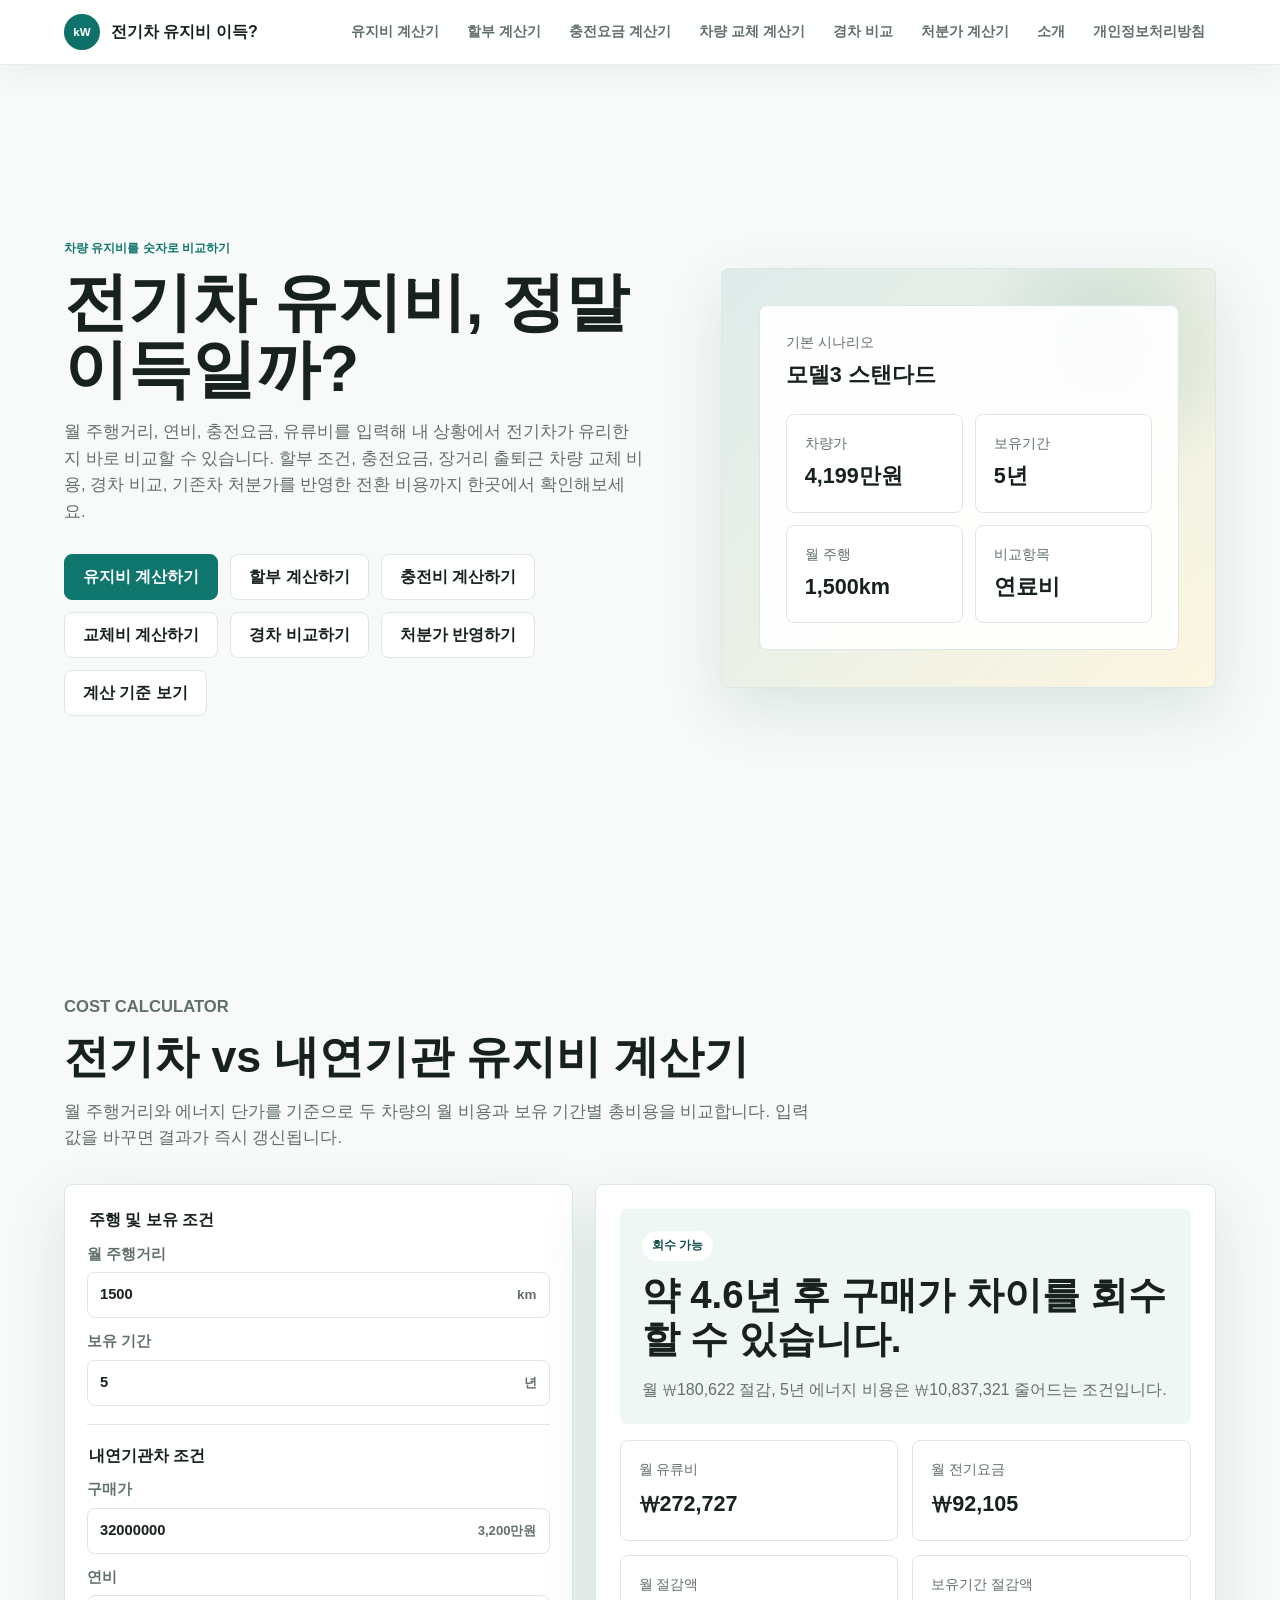
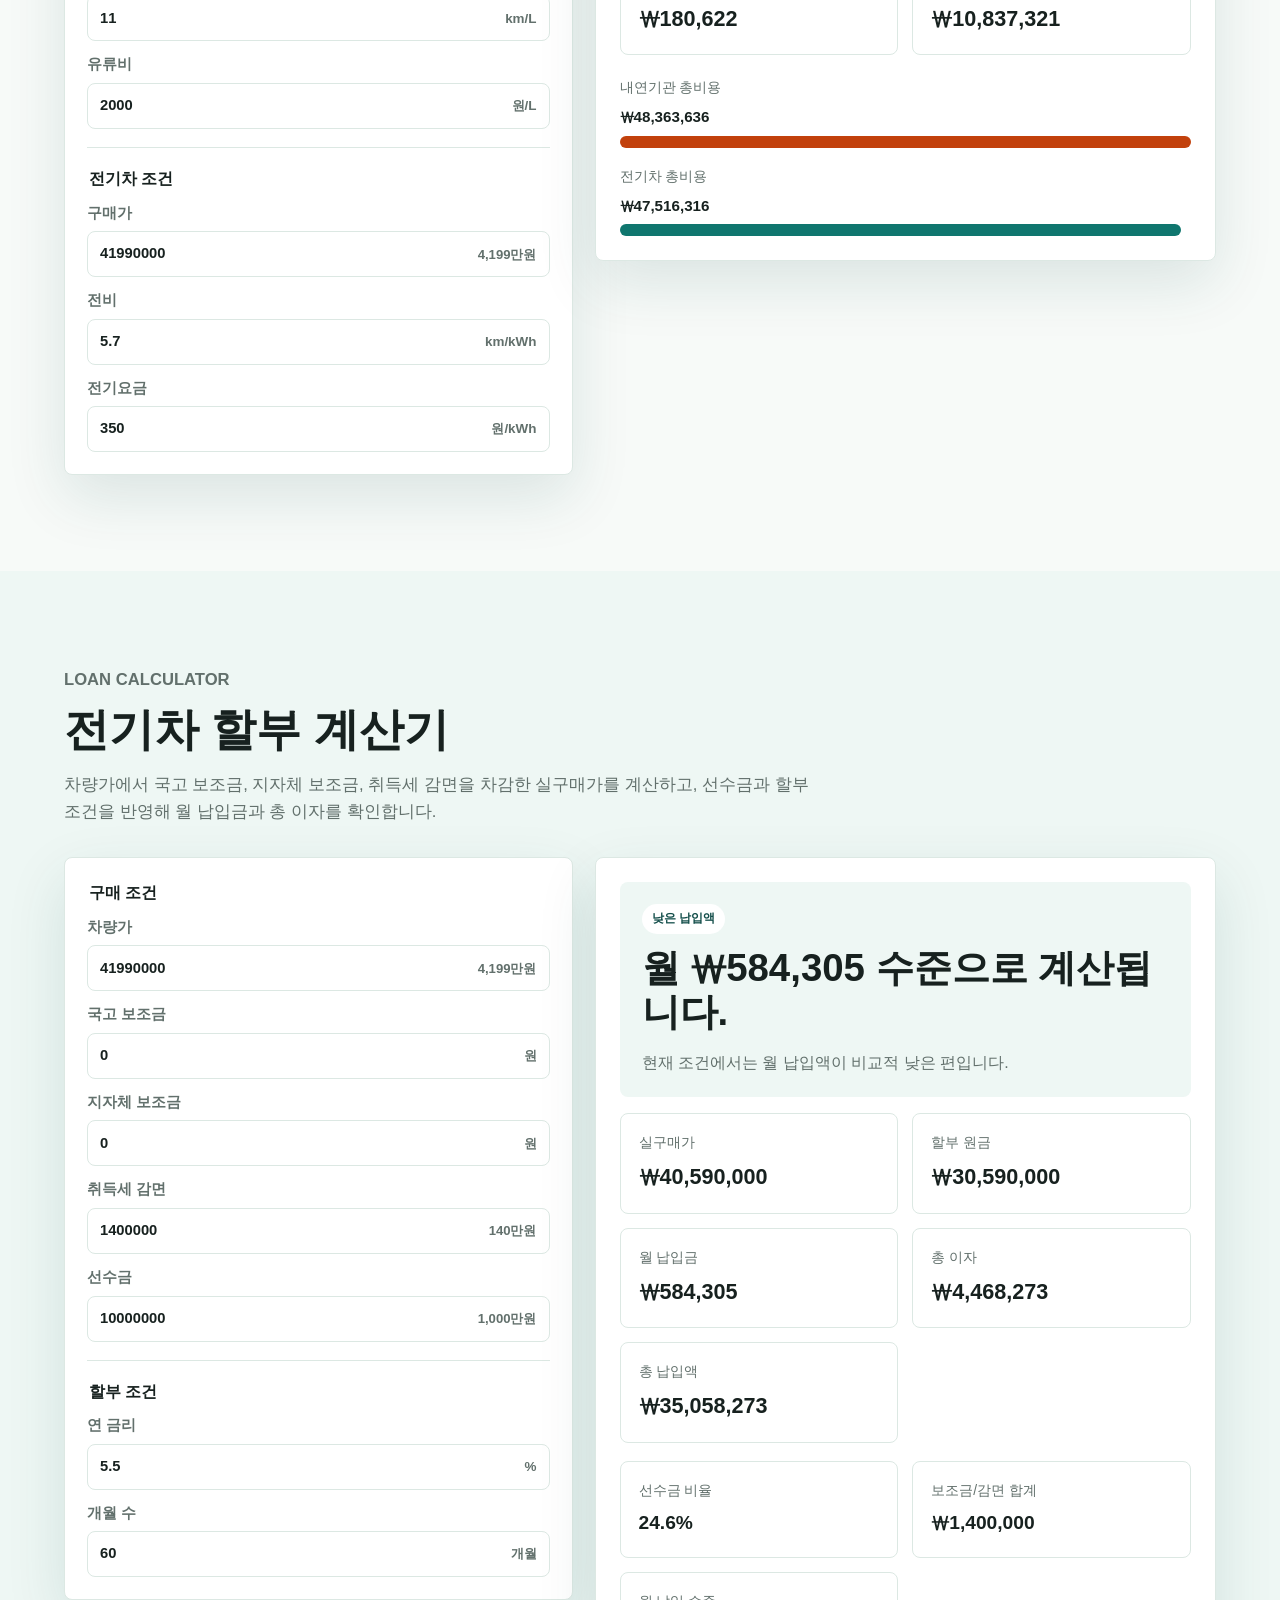
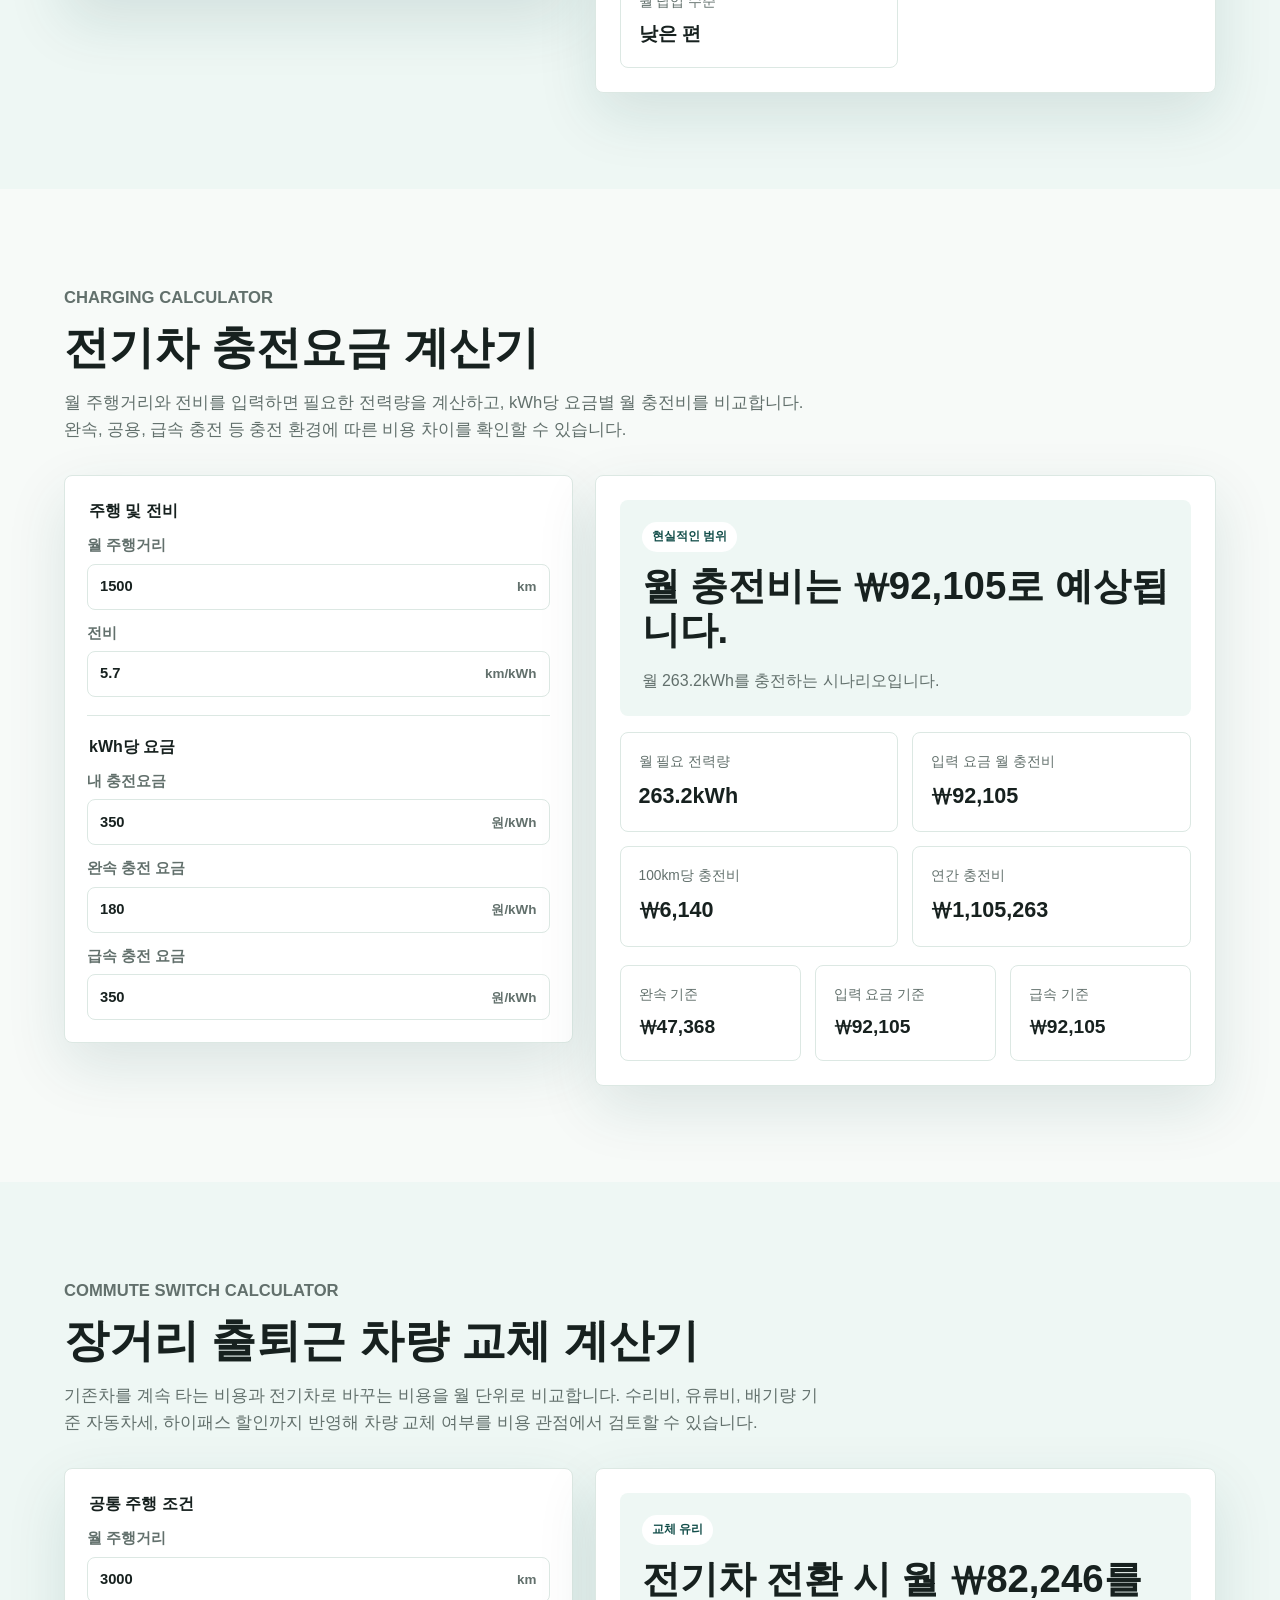
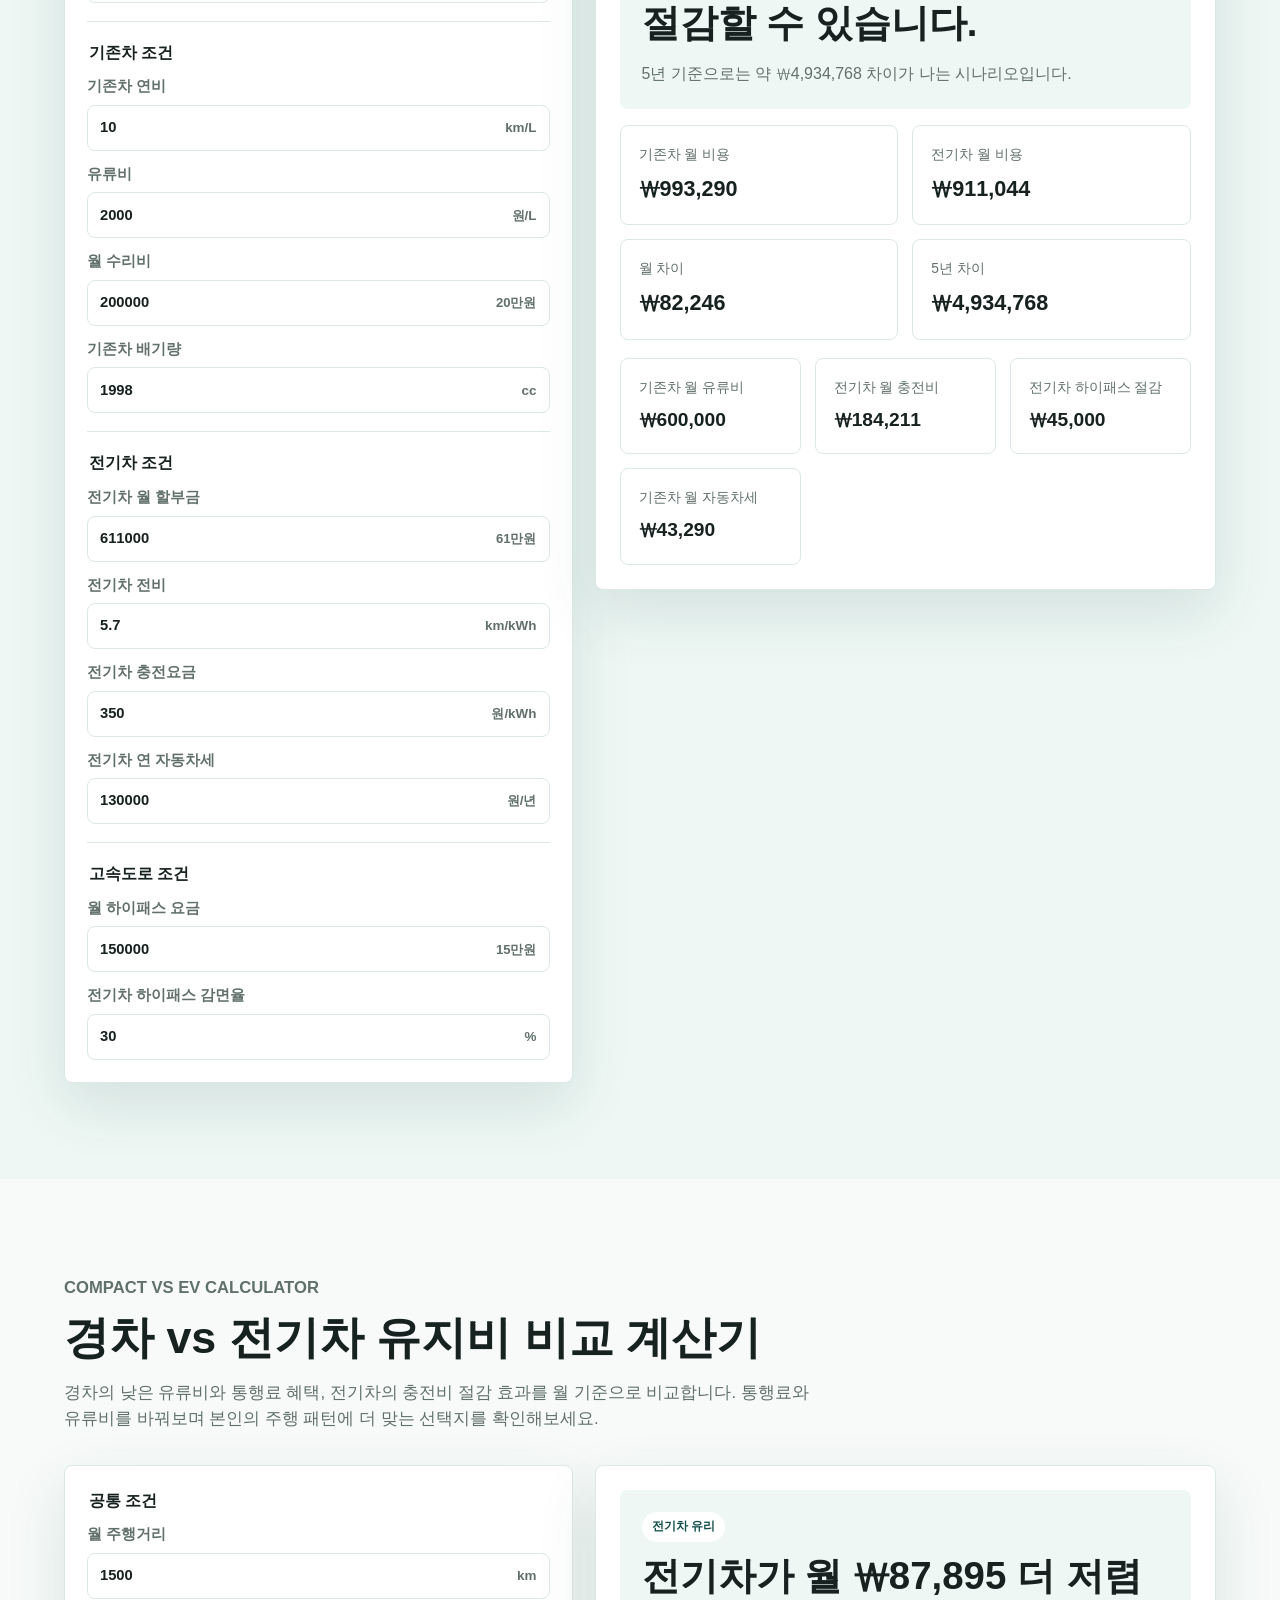
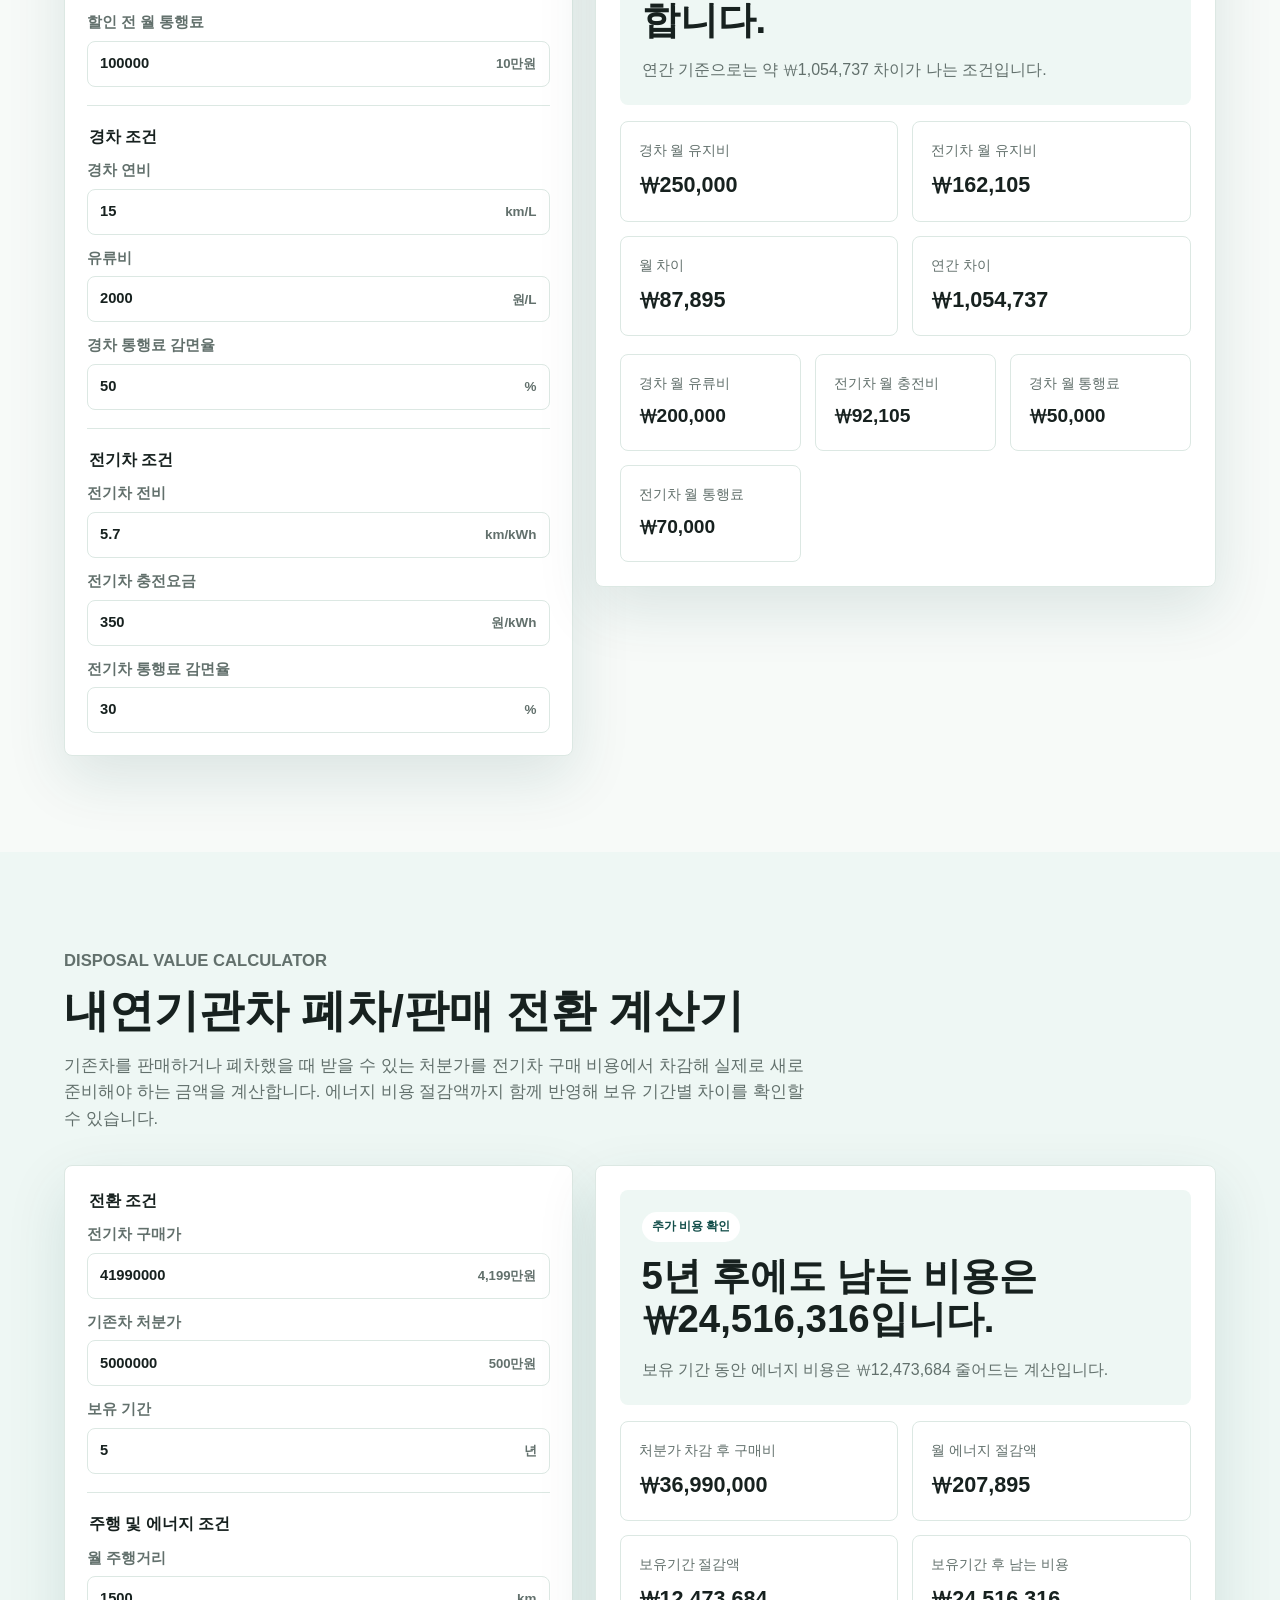
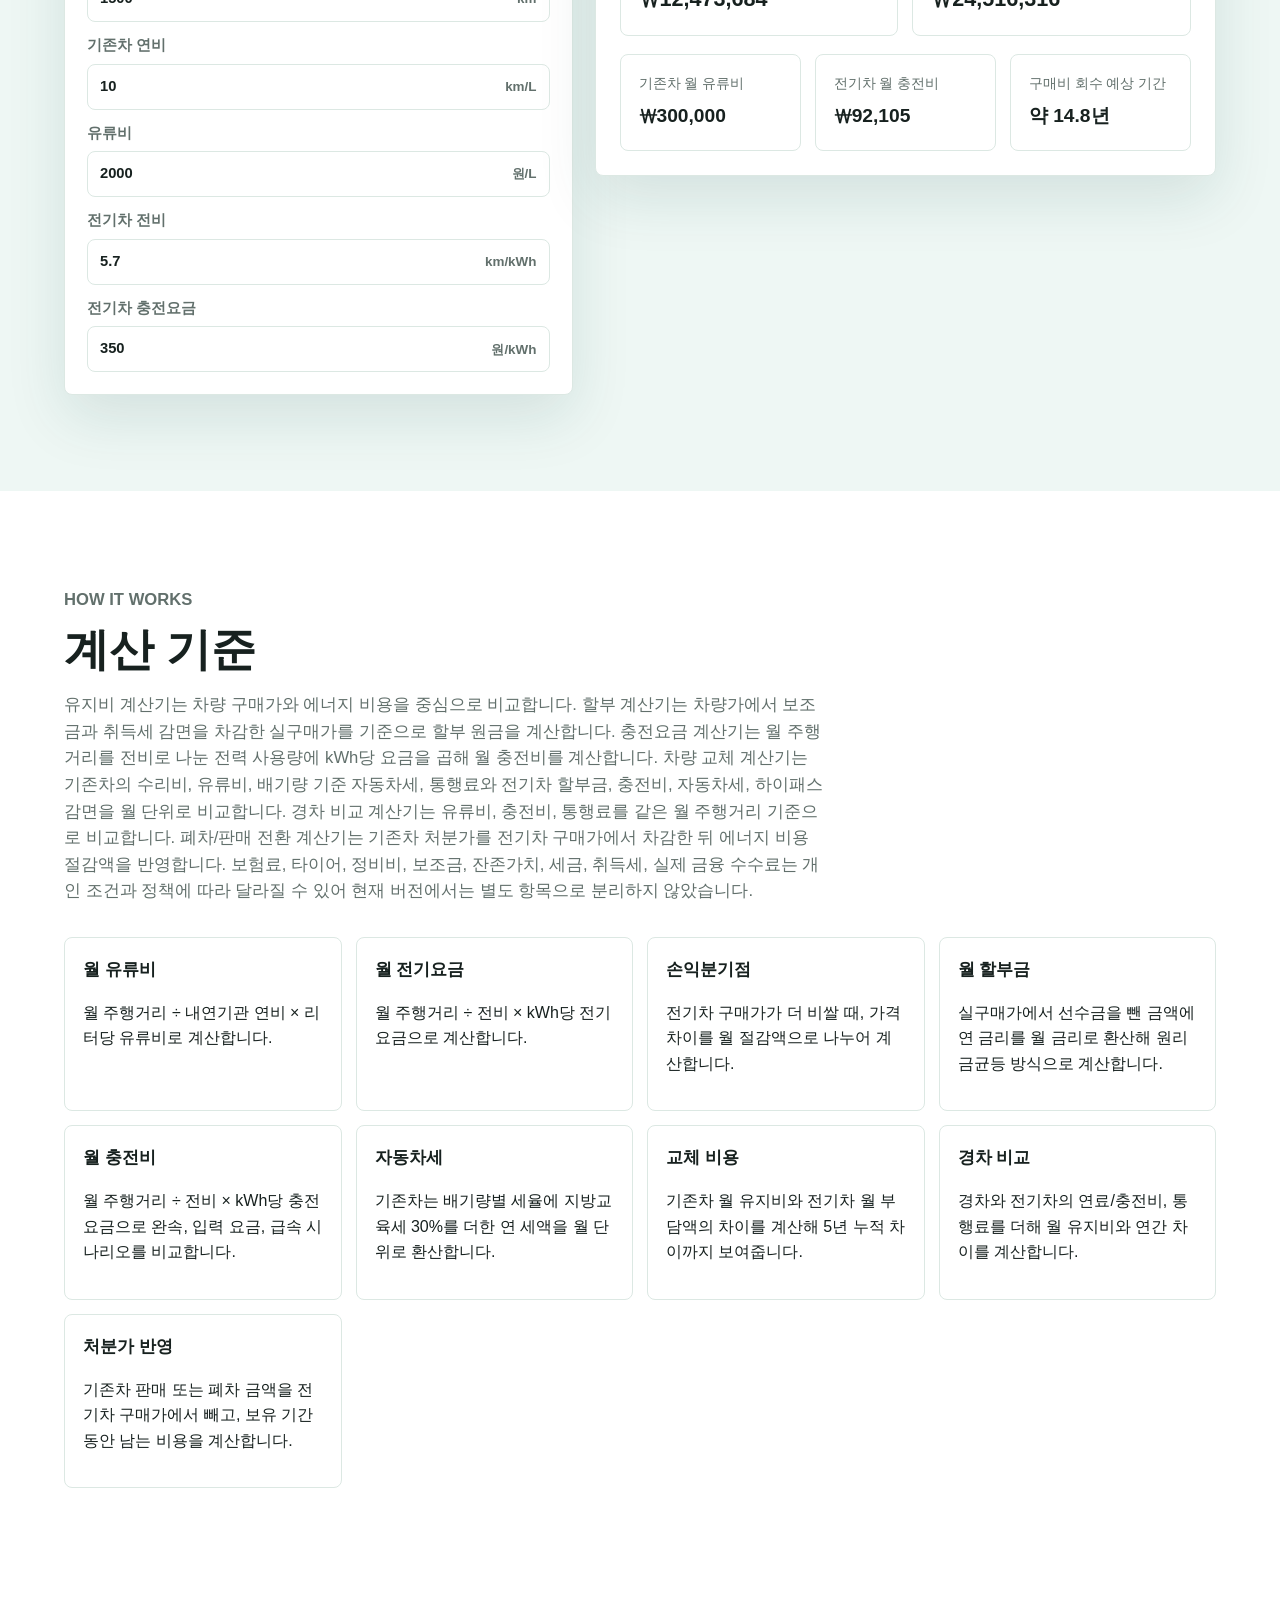
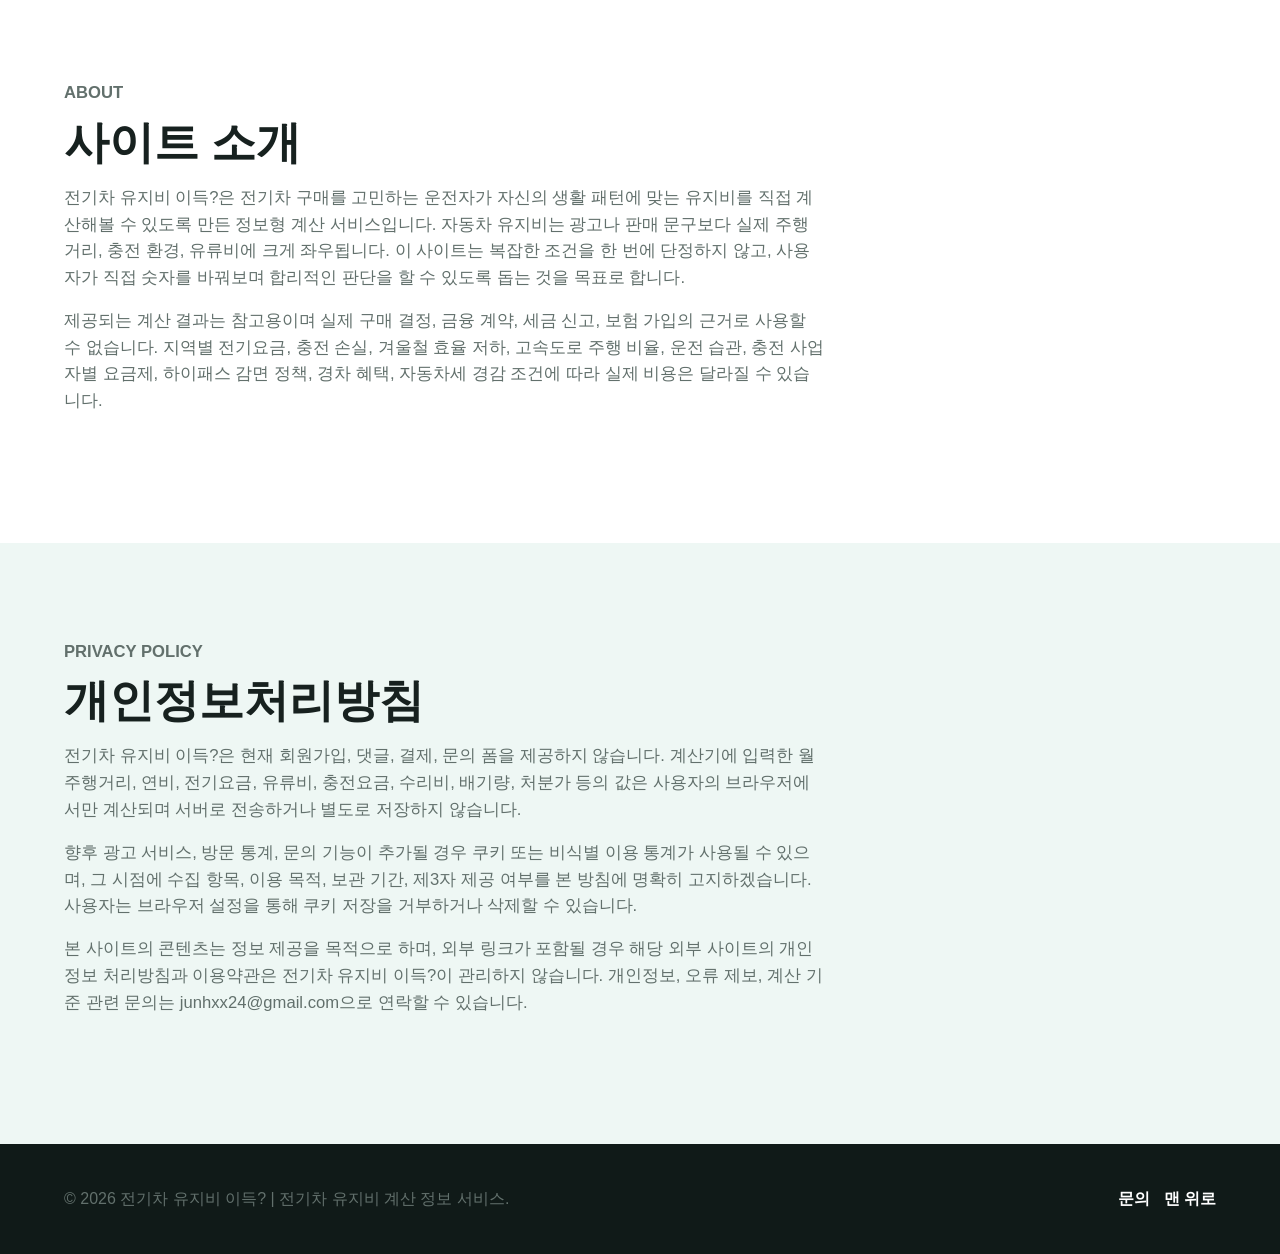
==== commit 344d0f53: "Add files via upload" ====
--- a/index.html
+++ b/index.html
@@ -26,7 +26,7 @@
     <meta name="twitter:card" content="summary_large_image" />
     <meta name="theme-color" content="#0f766e" />
     <link rel="canonical" href="https://evcost.kr/" />
-    <link rel="stylesheet" href="assets/css/styles.css?v=20260613-privacy-copy" />
+    <link rel="stylesheet" href="assets/css/styles.css?v=20260613-contact-email" />
     <script type="application/ld+json">
       {
         "@context": "https://schema.org",
@@ -940,6 +940,8 @@
           <p>
             본 사이트의 콘텐츠는 정보 제공을 목적으로 하며, 외부 링크가 포함될 경우 해당 외부
             사이트의 개인정보 처리방침과 이용약관은 전기차 유지비 이득?이 관리하지 않습니다.
+            개인정보, 오류 제보, 계산 기준 관련 문의는
+            <a href="mailto:junhxx24@gmail.com">junhxx24@gmail.com</a>으로 연락할 수 있습니다.
           </p>
         </div>
       </section>
@@ -947,9 +949,12 @@
 
     <footer class="site-footer">
       <p>© <span id="year"></span> 전기차 유지비 이득? | 전기차 유지비 계산 정보 서비스.</p>
-      <a href="#top">맨 위로</a>
+      <div class="footer-links">
+        <a href="mailto:junhxx24@gmail.com">문의</a>
+        <a href="#top">맨 위로</a>
+      </div>
     </footer>
 
-    <script src="assets/js/app.js?v=20260613-privacy-copy" defer></script>
+    <script src="assets/js/app.js?v=20260613-contact-email" defer></script>
   </body>
 </html>
--- a/assets/css/styles.css
+++ b/assets/css/styles.css
@@ -484,6 +484,12 @@
   font-weight: 800;
 }
 
+.footer-links {
+  display: inline-flex;
+  flex-wrap: wrap;
+  gap: 14px;
+}
+
 @media (max-width: 900px) {
   .site-header {
     align-items: flex-start;
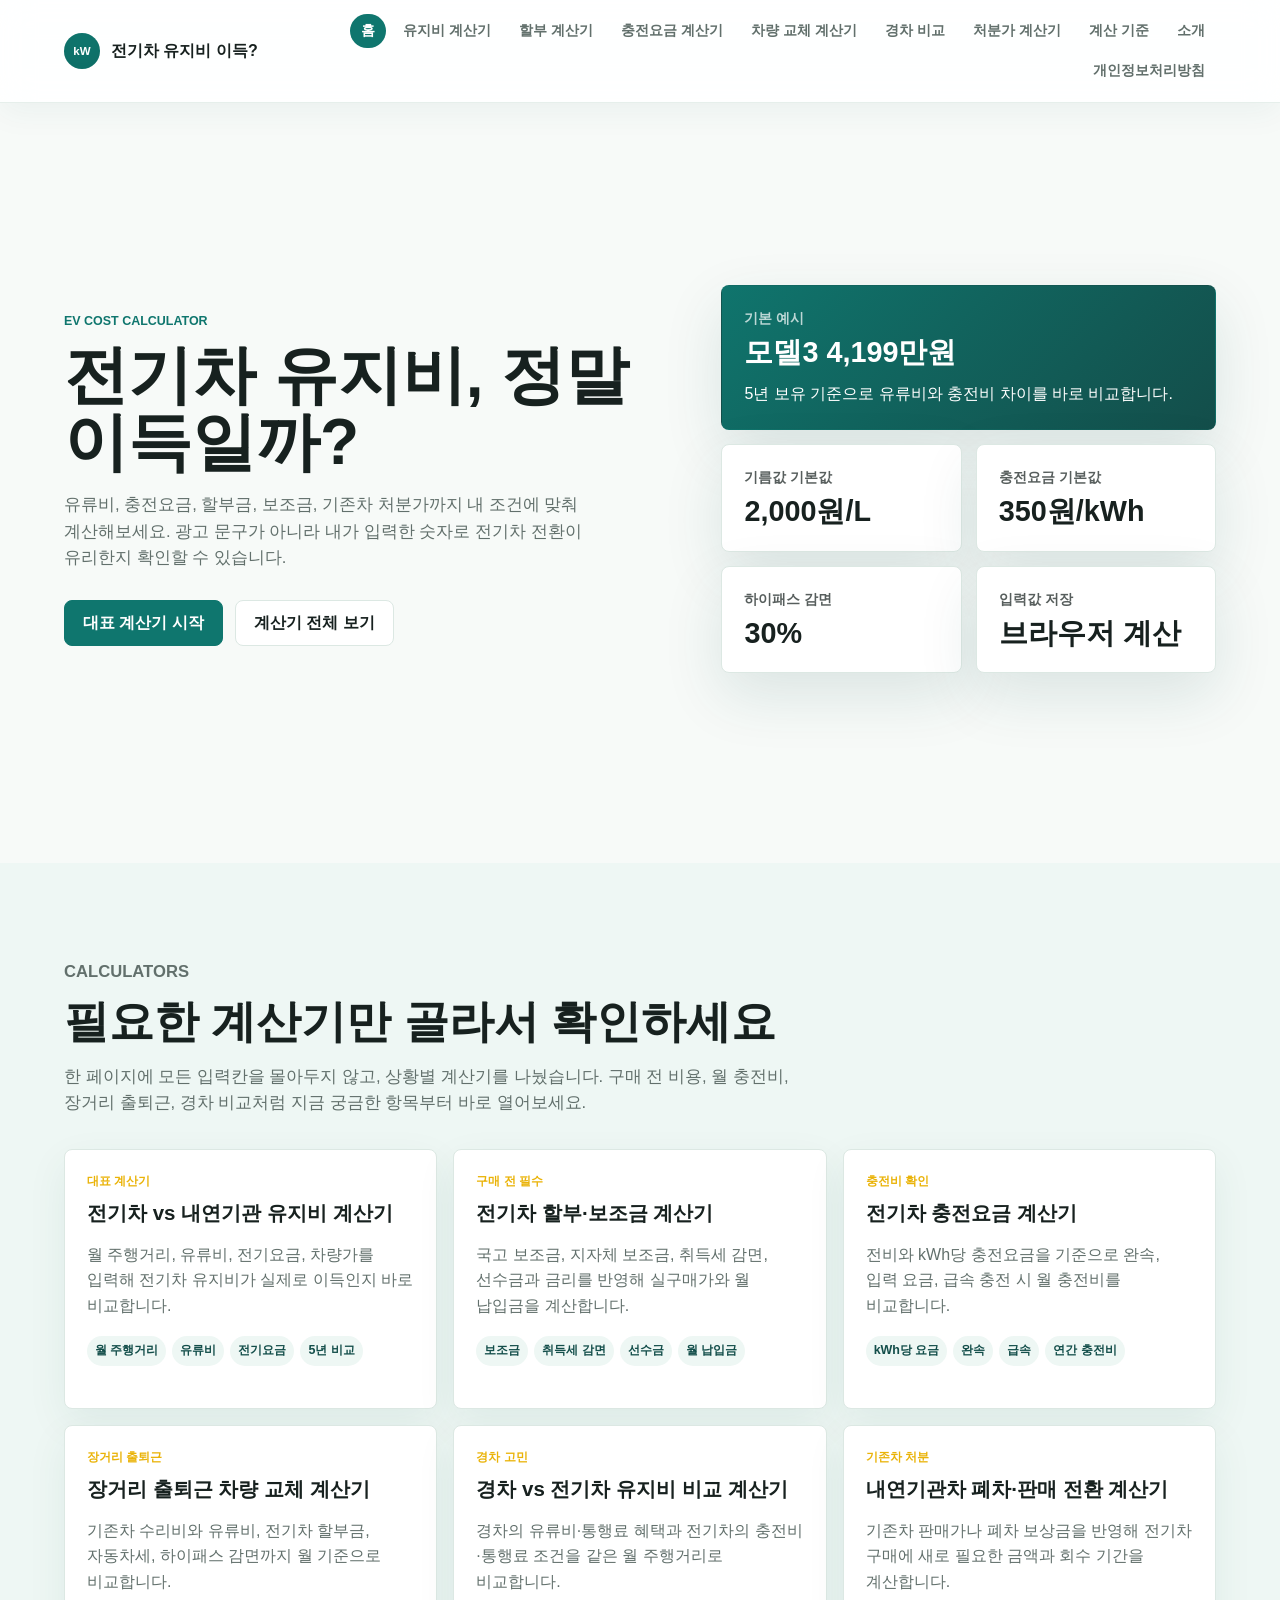
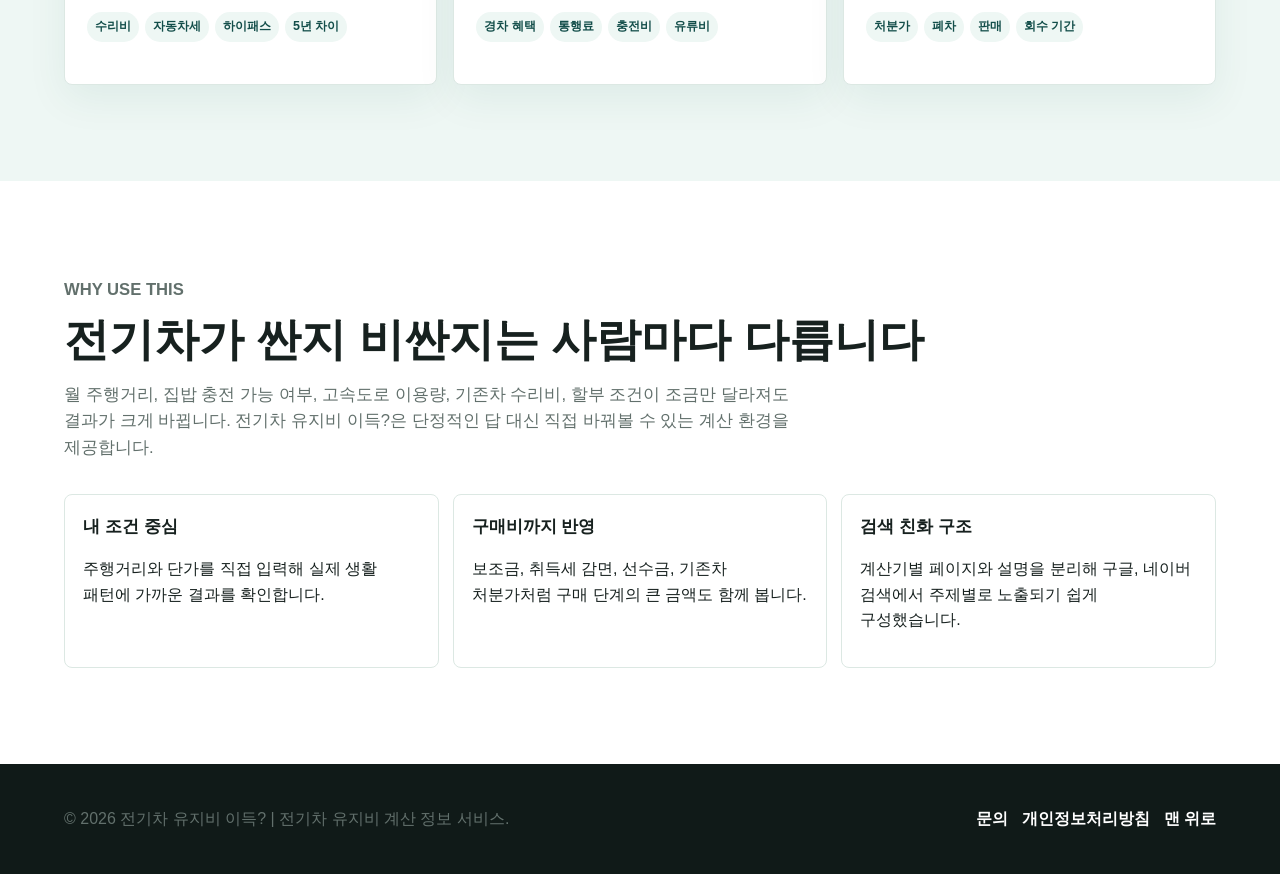
==== commit 1c939f52: "Split calculators into separate pages" ====
--- a/index.html
+++ b/index.html
@@ -3,30 +3,27 @@
   <head>
     <meta charset="utf-8" />
     <meta name="viewport" content="width=device-width, initial-scale=1" />
-    <title>전기차 유지비 이득? | 내연기관차 vs 전기차 유지비 계산기</title>
-    <meta
-      name="description"
-      content="전기차 유지비가 정말 이득인지 월 주행거리, 유류비, 충전요금, 할부 조건, 기존차 처분가를 입력해 바로 계산해보세요."
-    />
-    <meta
-      name="keywords"
-      content="전기차 유지비, 기존차 처분가, 폐차 판매 전환 계산기, 경차 전기차 유지비 비교, 장거리 출퇴근 차량 교체 계산기, 전기차 충전요금 계산기, 전기차 할부 계산기, 자동차세 계산, 하이패스 할인"
-    />
+    <title>전기차 유지비 이득? | 전기차 유지비 계산기 모음</title>
+    <meta name="description" content="전기차 유지비가 정말 이득인지 유류비, 충전요금, 할부금, 보조금, 차량 교체 비용을 계산기별로 확인하세요." />
+    <meta name="keywords" content="전기차 유지비, 전기차 계산기, 전기차 충전요금 계산기, 전기차 할부 계산기, 내연기관차 전기차 비교, evcost" />
     <meta name="robots" content="index, follow" />
     <meta name="author" content="전기차 유지비 이득?" />
+    <meta name="naver-site-verification" content="7fd844311cb845d098c473767da560b14080d884" />
     <meta property="og:type" content="website" />
     <meta property="og:locale" content="ko_KR" />
-    <meta property="og:title" content="전기차 유지비 이득?" />
-    <meta
-      property="og:description"
-      content="내 주행 패턴과 구매 조건 기준으로 전기차 유지비가 이득인지, 할부 월 납입금과 충전비까지 바로 비교합니다."
-    />
+    <meta property="og:title" content="전기차 유지비 이득? | 전기차 유지비 계산기 모음" />
+    <meta property="og:description" content="전기차 유지비가 정말 이득인지 유류비, 충전요금, 할부금, 보조금, 차량 교체 비용을 계산기별로 확인하세요." />
     <meta property="og:image" content="https://evcost.kr/assets/img/og-cover.svg" />
     <meta property="og:url" content="https://evcost.kr/" />
     <meta name="twitter:card" content="summary_large_image" />
     <meta name="theme-color" content="#0f766e" />
     <link rel="canonical" href="https://evcost.kr/" />
-    <link rel="stylesheet" href="assets/css/styles.css?v=20260613-contact-email" />
+    <link rel="stylesheet" href="/assets/css/styles.css?v=20260613-multipage" />
+    <script
+      async
+      src="https://pagead2.googlesyndication.com/pagead/js/adsbygoogle.js?client=ca-pub-2838691881113814"
+      crossorigin="anonymous"
+    ></script>
     <script type="application/ld+json">
       {
         "@context": "https://schema.org",
@@ -34,915 +31,124 @@
         "name": "전기차 유지비 이득?",
         "applicationCategory": "FinanceApplication",
         "operatingSystem": "Any",
-        "description": "전기차 유지비가 정말 이득인지 내연기관차와 전기차의 월 유지비, 할부 월 납입금, 월 충전비, 기존차 처분가를 반영한 차량 전환 비용을 비교하는 계산기입니다.",
+        "url": "https://evcost.kr/",
+        "description": "전기차 유지비, 충전요금, 할부, 차량 교체 비용을 비교하는 무료 계산기입니다.",
         "inLanguage": "ko-KR",
-        "offers": {
-          "@type": "Offer",
-          "price": "0",
-          "priceCurrency": "KRW"
-        }
+        "offers": { "@type": "Offer", "price": "0", "priceCurrency": "KRW" }
       }
     </script>
   </head>
   <body>
     <header class="site-header">
-      <a class="brand" href="#top" aria-label="전기차 유지비 이득? 홈">
+      <a class="brand" href="/" aria-label="전기차 유지비 이득? 홈">
         <span class="brand-mark" aria-hidden="true">kW</span>
         <span>전기차 유지비 이득?</span>
       </a>
       <nav class="nav" aria-label="주요 메뉴">
-        <a href="#calculator">유지비 계산기</a>
-        <a href="#loan-calculator">할부 계산기</a>
-        <a href="#charging-calculator">충전요금 계산기</a>
-        <a href="#commute-calculator">차량 교체 계산기</a>
-        <a href="#compact-calculator">경차 비교</a>
-        <a href="#conversion-calculator">처분가 계산기</a>
-        <a href="#about">소개</a>
-        <a href="#privacy">개인정보처리방침</a>
+        <a aria-current="page" href="/">홈</a>
+        <a href="/calculators/ev-vs-ice/">유지비 계산기</a>
+        <a href="/calculators/loan/">할부 계산기</a>
+        <a href="/calculators/charging/">충전요금 계산기</a>
+        <a href="/calculators/commute/">차량 교체 계산기</a>
+        <a href="/calculators/compact/">경차 비교</a>
+        <a href="/calculators/disposal/">처분가 계산기</a>
+        <a href="/guide/">계산 기준</a>
+        <a href="/about/">소개</a>
+        <a href="/privacy/">개인정보처리방침</a>
       </nav>
     </header>
 
     <main id="top">
-      <section class="hero section-band">
+      <section class="home-hero section-band">
         <div class="hero-copy">
-          <p class="eyebrow">차량 유지비를 숫자로 비교하기</p>
+          <p class="eyebrow">EV Cost Calculator</p>
           <h1>전기차 유지비, 정말 이득일까?</h1>
           <p class="hero-text">
-            월 주행거리, 연비, 충전요금, 유류비를 입력해 내 상황에서 전기차가 유리한지
-            바로 비교할 수 있습니다. 할부 조건, 충전요금, 장거리 출퇴근 차량 교체 비용,
-            경차 비교, 기존차 처분가를 반영한 전환 비용까지 한곳에서 확인해보세요.
+            유류비, 충전요금, 할부금, 보조금, 기존차 처분가까지 내 조건에 맞춰 계산해보세요.
+            광고 문구가 아니라 내가 입력한 숫자로 전기차 전환이 유리한지 확인할 수 있습니다.
           </p>
           <div class="hero-actions">
-            <a class="button primary" href="#calculator">유지비 계산하기</a>
-            <a class="button ghost" href="#loan-calculator">할부 계산하기</a>
-            <a class="button ghost" href="#charging-calculator">충전비 계산하기</a>
-            <a class="button ghost" href="#commute-calculator">교체비 계산하기</a>
-            <a class="button ghost" href="#compact-calculator">경차 비교하기</a>
-            <a class="button ghost" href="#conversion-calculator">처분가 반영하기</a>
-            <a class="button ghost" href="#guide">계산 기준 보기</a>
+            <a class="button primary" href="/calculators/ev-vs-ice/">대표 계산기 시작</a>
+            <a class="button ghost" href="#calculators">계산기 전체 보기</a>
           </div>
         </div>
-        <div class="hero-visual" aria-label="전기차 유지비 비교 요약">
-          <div class="dashboard-mini">
-            <div>
-              <span>기본 시나리오</span>
-              <strong>모델3 스탠다드</strong>
-            </div>
-            <div class="mini-grid">
-              <p><span>차량가</span><strong>4,199만원</strong></p>
-              <p><span>보유기간</span><strong>5년</strong></p>
-              <p><span>월 주행</span><strong>1,500km</strong></p>
-              <p><span>비교항목</span><strong>연료비</strong></p>
-            </div>
+        <div class="home-summary" aria-label="사이트 계산 항목 요약">
+          <div class="summary-card highlight">
+            <span>기본 예시</span>
+            <strong>모델3 4,199만원</strong>
+            <p>5년 보유 기준으로 유류비와 충전비 차이를 바로 비교합니다.</p>
+          </div>
+          <div class="home-stat-grid">
+            <p><span>기름값 기본값</span><strong>2,000원/L</strong></p>
+            <p><span>충전요금 기본값</span><strong>350원/kWh</strong></p>
+            <p><span>하이패스 감면</span><strong>30%</strong></p>
+            <p><span>입력값 저장</span><strong>브라우저 계산</strong></p>
           </div>
         </div>
       </section>
 
-      <section id="calculator" class="calculator-section">
+      <section id="calculators" class="content-section muted">
         <div class="section-heading">
-          <p class="eyebrow">Cost Calculator</p>
-          <h2>전기차 vs 내연기관 유지비 계산기</h2>
+          <p class="eyebrow">Calculators</p>
+          <h2>필요한 계산기만 골라서 확인하세요</h2>
           <p>
-            월 주행거리와 에너지 단가를 기준으로 두 차량의 월 비용과 보유 기간별 총비용을
-            비교합니다. 입력값을 바꾸면 결과가 즉시 갱신됩니다.
+            한 페이지에 모든 입력칸을 몰아두지 않고, 상황별 계산기를 나눴습니다. 구매 전 비용,
+            월 충전비, 장거리 출퇴근, 경차 비교처럼 지금 궁금한 항목부터 바로 열어보세요.
           </p>
         </div>
-
-        <div class="calculator-layout">
-          <form class="calc-panel" id="costForm">
-            <fieldset>
-              <legend>주행 및 보유 조건</legend>
-              <label>
-                <span>월 주행거리</span>
-                <div class="input-wrap">
-                  <input id="monthlyKm" name="monthlyKm" type="number" min="100" max="10000" step="50" value="1500" />
-                  <b>km</b>
-                </div>
-              </label>
-              <label>
-                <span>보유 기간</span>
-                <div class="input-wrap">
-                  <input id="years" name="years" type="number" min="1" max="15" step="1" value="5" />
-                  <b>년</b>
-                </div>
-              </label>
-            </fieldset>
-
-            <fieldset>
-              <legend>내연기관차 조건</legend>
-              <label>
-                <span>구매가</span>
-                <div class="input-wrap">
-                  <input id="icePrice" name="icePrice" type="number" min="0" step="100000" value="32000000" />
-                  <b>원</b>
-                </div>
-              </label>
-              <label>
-                <span>연비</span>
-                <div class="input-wrap">
-                  <input id="iceEfficiency" name="iceEfficiency" type="number" min="1" max="40" step="0.1" value="11" />
-                  <b>km/L</b>
-                </div>
-              </label>
-              <label>
-                <span>유류비</span>
-                <div class="input-wrap">
-                  <input id="fuelPrice" name="fuelPrice" type="number" min="500" max="4000" step="10" value="2000" />
-                  <b>원/L</b>
-                </div>
-              </label>
-            </fieldset>
-
-            <fieldset>
-              <legend>전기차 조건</legend>
-              <label>
-                <span>구매가</span>
-                <div class="input-wrap">
-                  <input id="evPrice" name="evPrice" type="number" min="0" step="100000" value="41990000" />
-                  <b>원</b>
-                </div>
-              </label>
-              <label>
-                <span>전비</span>
-                <div class="input-wrap">
-                  <input id="evEfficiency" name="evEfficiency" type="number" min="1" max="12" step="0.1" value="5.7" />
-                  <b>km/kWh</b>
-                </div>
-              </label>
-              <label>
-                <span>전기요금</span>
-                <div class="input-wrap">
-                  <input id="electricityPrice" name="electricityPrice" type="number" min="50" max="1000" step="10" value="350" />
-                  <b>원/kWh</b>
-                </div>
-              </label>
-            </fieldset>
-          </form>
-
-          <aside class="result-panel" aria-live="polite">
-            <div class="result-hero">
-              <span id="paybackBadge">계산 중</span>
-              <h3 id="headlineResult">입력값을 바탕으로 계산합니다.</h3>
-              <p id="summaryResult">전기차와 내연기관차의 월 에너지 비용 차이를 비교합니다.</p>
-            </div>
-
-            <div class="metric-grid">
-              <article>
-                <span>월 유류비</span>
-                <strong id="iceMonthlyCost">0원</strong>
-              </article>
-              <article>
-                <span>월 전기요금</span>
-                <strong id="evMonthlyCost">0원</strong>
-              </article>
-              <article>
-                <span>월 절감액</span>
-                <strong id="monthlySaving">0원</strong>
-              </article>
-              <article>
-                <span>보유기간 절감액</span>
-                <strong id="periodSaving">0원</strong>
-              </article>
-            </div>
-
-            <div class="comparison-bars">
-              <div>
-                <span>내연기관 총비용</span>
-                <b id="iceTotalLabel">0원</b>
-                <i id="iceBar"></i>
-              </div>
-              <div>
-                <span>전기차 총비용</span>
-                <b id="evTotalLabel">0원</b>
-                <i id="evBar"></i>
-              </div>
-            </div>
-          </aside>
+        <div class="tool-grid">
+          <a class="tool-card" href="/calculators/ev-vs-ice/">
+            <span class="tool-eyebrow">대표 계산기</span>
+            <h3>전기차 vs 내연기관 유지비 계산기</h3>
+            <p>월 주행거리, 유류비, 전기요금, 차량가를 입력해 전기차 유지비가 실제로 이득인지 바로 비교합니다.</p>
+            <div class="tag-row"><span>월 주행거리</span><span>유류비</span><span>전기요금</span><span>5년 비교</span></div>
+          </a>
+          <a class="tool-card" href="/calculators/loan/">
+            <span class="tool-eyebrow">구매 전 필수</span>
+            <h3>전기차 할부·보조금 계산기</h3>
+            <p>국고 보조금, 지자체 보조금, 취득세 감면, 선수금과 금리를 반영해 실구매가와 월 납입금을 계산합니다.</p>
+            <div class="tag-row"><span>보조금</span><span>취득세 감면</span><span>선수금</span><span>월 납입금</span></div>
+          </a>
+          <a class="tool-card" href="/calculators/charging/">
+            <span class="tool-eyebrow">충전비 확인</span>
+            <h3>전기차 충전요금 계산기</h3>
+            <p>전비와 kWh당 충전요금을 기준으로 완속, 입력 요금, 급속 충전 시 월 충전비를 비교합니다.</p>
+            <div class="tag-row"><span>kWh당 요금</span><span>완속</span><span>급속</span><span>연간 충전비</span></div>
+          </a>
+          <a class="tool-card" href="/calculators/commute/">
+            <span class="tool-eyebrow">장거리 출퇴근</span>
+            <h3>장거리 출퇴근 차량 교체 계산기</h3>
+            <p>기존차 수리비와 유류비, 전기차 할부금, 자동차세, 하이패스 감면까지 월 기준으로 비교합니다.</p>
+            <div class="tag-row"><span>수리비</span><span>자동차세</span><span>하이패스</span><span>5년 차이</span></div>
+          </a>
+          <a class="tool-card" href="/calculators/compact/">
+            <span class="tool-eyebrow">경차 고민</span>
+            <h3>경차 vs 전기차 유지비 비교 계산기</h3>
+            <p>경차의 유류비·통행료 혜택과 전기차의 충전비·통행료 조건을 같은 월 주행거리로 비교합니다.</p>
+            <div class="tag-row"><span>경차 혜택</span><span>통행료</span><span>충전비</span><span>유류비</span></div>
+          </a>
+          <a class="tool-card" href="/calculators/disposal/">
+            <span class="tool-eyebrow">기존차 처분</span>
+            <h3>내연기관차 폐차·판매 전환 계산기</h3>
+            <p>기존차 판매가나 폐차 보상금을 반영해 전기차 구매에 새로 필요한 금액과 회수 기간을 계산합니다.</p>
+            <div class="tag-row"><span>처분가</span><span>폐차</span><span>판매</span><span>회수 기간</span></div>
+          </a>
         </div>
       </section>
 
-      <section id="loan-calculator" class="calculator-section muted">
+      <section class="content-section">
         <div class="section-heading">
-          <p class="eyebrow">Loan Calculator</p>
-          <h2>전기차 할부 계산기</h2>
+          <p class="eyebrow">Why Use This</p>
+          <h2>전기차가 싼지 비싼지는 사람마다 다릅니다</h2>
           <p>
-            차량가에서 국고 보조금, 지자체 보조금, 취득세 감면을 차감한 실구매가를 계산하고,
-            선수금과 할부 조건을 반영해 월 납입금과 총 이자를 확인합니다.
-          </p>
-        </div>
-
-        <div class="calculator-layout">
-          <form class="calc-panel" id="loanForm">
-            <fieldset>
-              <legend>구매 조건</legend>
-              <label>
-                <span>차량가</span>
-                <div class="input-wrap">
-                  <input id="loanVehiclePrice" name="loanVehiclePrice" type="number" min="0" step="100000" value="41990000" />
-                  <b>원</b>
-                </div>
-              </label>
-              <label>
-                <span>국고 보조금</span>
-                <div class="input-wrap">
-                  <input id="nationalSubsidy" name="nationalSubsidy" type="number" min="0" step="100000" value="0" />
-                  <b>원</b>
-                </div>
-              </label>
-              <label>
-                <span>지자체 보조금</span>
-                <div class="input-wrap">
-                  <input id="localSubsidy" name="localSubsidy" type="number" min="0" step="100000" value="0" />
-                  <b>원</b>
-                </div>
-              </label>
-              <label>
-                <span>취득세 감면</span>
-                <div class="input-wrap">
-                  <input id="acquisitionTaxDiscount" name="acquisitionTaxDiscount" type="number" min="0" step="100000" value="1400000" />
-                  <b>원</b>
-                </div>
-              </label>
-              <label>
-                <span>선수금</span>
-                <div class="input-wrap">
-                  <input id="downPayment" name="downPayment" type="number" min="0" step="100000" value="10000000" />
-                  <b>원</b>
-                </div>
-              </label>
-            </fieldset>
-
-            <fieldset>
-              <legend>할부 조건</legend>
-              <label>
-                <span>연 금리</span>
-                <div class="input-wrap">
-                  <input id="annualRate" name="annualRate" type="number" min="0" max="30" step="0.1" value="5.5" />
-                  <b>%</b>
-                </div>
-              </label>
-              <label>
-                <span>개월 수</span>
-                <div class="input-wrap">
-                  <input id="loanMonths" name="loanMonths" type="number" min="1" max="120" step="1" value="60" />
-                  <b>개월</b>
-                </div>
-              </label>
-            </fieldset>
-          </form>
-
-          <aside class="result-panel" aria-live="polite">
-            <div class="result-hero">
-              <span id="loanBadge">할부 계산</span>
-              <h3 id="loanHeadline">월 납입금을 계산합니다.</h3>
-              <p id="loanSummary">원리금균등 상환 기준으로 예상 납입액을 보여줍니다.</p>
-            </div>
-
-            <div class="metric-grid">
-              <article>
-                <span>실구매가</span>
-                <strong id="netVehiclePrice">0원</strong>
-              </article>
-              <article>
-                <span>할부 원금</span>
-                <strong id="loanPrincipal">0원</strong>
-              </article>
-              <article>
-                <span>월 납입금</span>
-                <strong id="monthlyPayment">0원</strong>
-              </article>
-              <article>
-                <span>총 이자</span>
-                <strong id="totalInterest">0원</strong>
-              </article>
-              <article>
-                <span>총 납입액</span>
-                <strong id="totalPayment">0원</strong>
-              </article>
-            </div>
-
-            <div class="loan-summary-strip">
-              <div>
-                <span>선수금 비율</span>
-                <strong id="downPaymentRatio">0%</strong>
-              </div>
-              <div>
-                <span>보조금/감면 합계</span>
-                <strong id="totalIncentive">0원</strong>
-              </div>
-              <div>
-                <span>월 납입 수준</span>
-                <strong id="loanMood">계산 중</strong>
-              </div>
-            </div>
-          </aside>
-        </div>
-      </section>
-
-      <section id="charging-calculator" class="calculator-section">
-        <div class="section-heading">
-          <p class="eyebrow">Charging Calculator</p>
-          <h2>전기차 충전요금 계산기</h2>
-          <p>
-            월 주행거리와 전비를 입력하면 필요한 전력량을 계산하고, kWh당 요금별 월 충전비를
-            비교합니다. 완속, 공용, 급속 충전 등 충전 환경에 따른 비용 차이를 확인할 수 있습니다.
-          </p>
-        </div>
-
-        <div class="calculator-layout">
-          <form class="calc-panel" id="chargingForm">
-            <fieldset>
-              <legend>주행 및 전비</legend>
-              <label>
-                <span>월 주행거리</span>
-                <div class="input-wrap">
-                  <input id="chargeMonthlyKm" name="chargeMonthlyKm" type="number" min="100" max="10000" step="50" value="1500" />
-                  <b>km</b>
-                </div>
-              </label>
-              <label>
-                <span>전비</span>
-                <div class="input-wrap">
-                  <input id="chargeEfficiency" name="chargeEfficiency" type="number" min="1" max="12" step="0.1" value="5.7" />
-                  <b>km/kWh</b>
-                </div>
-              </label>
-            </fieldset>
-
-            <fieldset>
-              <legend>kWh당 요금</legend>
-              <label>
-                <span>내 충전요금</span>
-                <div class="input-wrap">
-                  <input id="customChargePrice" name="customChargePrice" type="number" min="0" max="1000" step="10" value="350" />
-                  <b>원/kWh</b>
-                </div>
-              </label>
-              <label>
-                <span>완속 충전 요금</span>
-                <div class="input-wrap">
-                  <input id="slowChargePrice" name="slowChargePrice" type="number" min="0" max="1000" step="10" value="180" />
-                  <b>원/kWh</b>
-                </div>
-              </label>
-              <label>
-                <span>급속 충전 요금</span>
-                <div class="input-wrap">
-                  <input id="fastChargePrice" name="fastChargePrice" type="number" min="0" max="1000" step="10" value="350" />
-                  <b>원/kWh</b>
-                </div>
-              </label>
-            </fieldset>
-          </form>
-
-          <aside class="result-panel" aria-live="polite">
-            <div class="result-hero">
-              <span id="chargingBadge">충전비 계산</span>
-              <h3 id="chargingHeadline">월 충전비를 계산합니다.</h3>
-              <p id="chargingSummary">월 주행거리 기준 예상 전력 사용량과 충전요금을 보여줍니다.</p>
-            </div>
-
-            <div class="metric-grid">
-              <article>
-                <span>월 필요 전력량</span>
-                <strong id="monthlyKwh">0kWh</strong>
-              </article>
-              <article>
-                <span>입력 요금 월 충전비</span>
-                <strong id="customChargeCost">0원</strong>
-              </article>
-              <article>
-                <span>100km당 충전비</span>
-                <strong id="costPer100Km">0원</strong>
-              </article>
-              <article>
-                <span>연간 충전비</span>
-                <strong id="annualChargeCost">0원</strong>
-              </article>
-            </div>
-
-            <div class="scenario-grid">
-              <article>
-                <span>완속 기준</span>
-                <strong id="slowChargeCost">0원</strong>
-              </article>
-              <article>
-                <span>입력 요금 기준</span>
-                <strong id="middleChargeCost">0원</strong>
-              </article>
-              <article>
-                <span>급속 기준</span>
-                <strong id="fastChargeCost">0원</strong>
-              </article>
-            </div>
-          </aside>
-        </div>
-      </section>
-
-      <section id="commute-calculator" class="calculator-section muted">
-        <div class="section-heading">
-          <p class="eyebrow">Commute Switch Calculator</p>
-          <h2>장거리 출퇴근 차량 교체 계산기</h2>
-          <p>
-            기존차를 계속 타는 비용과 전기차로 바꾸는 비용을 월 단위로 비교합니다. 수리비,
-            유류비, 배기량 기준 자동차세, 하이패스 할인까지 반영해 차량 교체 여부를
-            비용 관점에서 검토할 수 있습니다.
-          </p>
-        </div>
-
-        <div class="calculator-layout">
-          <form class="calc-panel" id="commuteForm">
-            <fieldset>
-              <legend>공통 주행 조건</legend>
-              <label>
-                <span>월 주행거리</span>
-                <div class="input-wrap">
-                  <input id="commuteMonthlyKm" name="commuteMonthlyKm" type="number" min="100" max="12000" step="50" value="3000" />
-                  <b>km</b>
-                </div>
-              </label>
-            </fieldset>
-
-            <fieldset>
-              <legend>기존차 조건</legend>
-              <label>
-                <span>기존차 연비</span>
-                <div class="input-wrap">
-                  <input id="oldEfficiency" name="oldEfficiency" type="number" min="1" max="40" step="0.1" value="10" />
-                  <b>km/L</b>
-                </div>
-              </label>
-              <label>
-                <span>유류비</span>
-                <div class="input-wrap">
-                  <input id="commuteFuelPrice" name="commuteFuelPrice" type="number" min="500" max="4000" step="10" value="2000" />
-                  <b>원/L</b>
-                </div>
-              </label>
-              <label>
-                <span>월 수리비</span>
-                <div class="input-wrap">
-                  <input id="oldRepairCost" name="oldRepairCost" type="number" min="0" step="10000" value="200000" />
-                  <b>원</b>
-                </div>
-              </label>
-              <label>
-                <span>기존차 배기량</span>
-                <div class="input-wrap">
-                  <input id="oldCarCc" name="oldCarCc" type="number" min="0" max="8000" step="1" value="1998" />
-                  <b>cc</b>
-                </div>
-              </label>
-            </fieldset>
-
-            <fieldset>
-              <legend>전기차 조건</legend>
-              <label>
-                <span>전기차 월 할부금</span>
-                <div class="input-wrap">
-                  <input id="newMonthlyPayment" name="newMonthlyPayment" type="number" min="0" step="10000" value="611000" />
-                  <b>원</b>
-                </div>
-              </label>
-              <label>
-                <span>전기차 전비</span>
-                <div class="input-wrap">
-                  <input id="commuteEvEfficiency" name="commuteEvEfficiency" type="number" min="1" max="12" step="0.1" value="5.7" />
-                  <b>km/kWh</b>
-                </div>
-              </label>
-              <label>
-                <span>전기차 충전요금</span>
-                <div class="input-wrap">
-                  <input id="commuteElectricityPrice" name="commuteElectricityPrice" type="number" min="0" max="1000" step="10" value="350" />
-                  <b>원/kWh</b>
-                </div>
-              </label>
-              <label>
-                <span>전기차 연 자동차세</span>
-                <div class="input-wrap">
-                  <input id="newAnnualTax" name="newAnnualTax" type="number" min="0" step="10000" value="130000" />
-                  <b>원/년</b>
-                </div>
-              </label>
-            </fieldset>
-
-            <fieldset>
-              <legend>고속도로 조건</legend>
-              <label>
-                <span>월 하이패스 요금</span>
-                <div class="input-wrap">
-                  <input id="monthlyTollCost" name="monthlyTollCost" type="number" min="0" step="10000" value="150000" />
-                  <b>원</b>
-                </div>
-              </label>
-              <label>
-                <span>전기차 하이패스 감면율</span>
-                <div class="input-wrap">
-                  <input id="tollDiscountRate" name="tollDiscountRate" type="number" min="0" max="100" step="1" value="30" />
-                  <b>%</b>
-                </div>
-              </label>
-            </fieldset>
-          </form>
-
-          <aside class="result-panel" aria-live="polite">
-            <div class="result-hero">
-              <span id="commuteBadge">교체 비교</span>
-              <h3 id="commuteHeadline">기존차와 전기차의 월 비용을 비교합니다.</h3>
-              <p id="commuteSummary">수리비, 연료비, 자동차세, 하이패스 요금을 월 기준으로 계산합니다.</p>
-            </div>
-
-            <div class="metric-grid">
-              <article>
-                <span>기존차 월 비용</span>
-                <strong id="oldMonthlyTotal">0원</strong>
-              </article>
-              <article>
-                <span>전기차 월 비용</span>
-                <strong id="newMonthlyTotal">0원</strong>
-              </article>
-              <article>
-                <span>월 차이</span>
-                <strong id="commuteMonthlyDiff">0원</strong>
-              </article>
-              <article>
-                <span>5년 차이</span>
-                <strong id="commuteFiveYearDiff">0원</strong>
-              </article>
-            </div>
-
-            <div class="scenario-grid">
-              <article>
-                <span>기존차 월 유류비</span>
-                <strong id="oldFuelMonthly">0원</strong>
-              </article>
-              <article>
-                <span>전기차 월 충전비</span>
-                <strong id="commuteEvEnergyMonthly">0원</strong>
-              </article>
-              <article>
-                <span>전기차 하이패스 절감</span>
-                <strong id="tollMonthlySaving">0원</strong>
-              </article>
-              <article>
-                <span>기존차 월 자동차세</span>
-                <strong id="oldMonthlyTax">0원</strong>
-              </article>
-            </div>
-          </aside>
-        </div>
-      </section>
-
-      <section id="compact-calculator" class="calculator-section">
-        <div class="section-heading">
-          <p class="eyebrow">Compact vs EV Calculator</p>
-          <h2>경차 vs 전기차 유지비 비교 계산기</h2>
-          <p>
-            경차의 낮은 유류비와 통행료 혜택, 전기차의 충전비 절감 효과를 월 기준으로 비교합니다.
-            통행료와 유류비를 바꿔보며 본인의 주행 패턴에 더 맞는 선택지를 확인해보세요.
-          </p>
-        </div>
-
-        <div class="calculator-layout">
-          <form class="calc-panel" id="compactForm">
-            <fieldset>
-              <legend>공통 조건</legend>
-              <label>
-                <span>월 주행거리</span>
-                <div class="input-wrap">
-                  <input id="compactMonthlyKm" name="compactMonthlyKm" type="number" min="100" max="10000" step="50" value="1500" />
-                  <b>km</b>
-                </div>
-              </label>
-              <label>
-                <span>할인 전 월 통행료</span>
-                <div class="input-wrap">
-                  <input id="compactBaseToll" name="compactBaseToll" type="number" min="0" step="10000" value="100000" />
-                  <b>원</b>
-                </div>
-              </label>
-            </fieldset>
-
-            <fieldset>
-              <legend>경차 조건</legend>
-              <label>
-                <span>경차 연비</span>
-                <div class="input-wrap">
-                  <input id="compactFuelEfficiency" name="compactFuelEfficiency" type="number" min="1" max="40" step="0.1" value="15" />
-                  <b>km/L</b>
-                </div>
-              </label>
-              <label>
-                <span>유류비</span>
-                <div class="input-wrap">
-                  <input id="compactFuelPrice" name="compactFuelPrice" type="number" min="500" max="4000" step="10" value="2000" />
-                  <b>원/L</b>
-                </div>
-              </label>
-              <label>
-                <span>경차 통행료 감면율</span>
-                <div class="input-wrap">
-                  <input id="compactTollDiscount" name="compactTollDiscount" type="number" min="0" max="100" step="1" value="50" />
-                  <b>%</b>
-                </div>
-              </label>
-            </fieldset>
-
-            <fieldset>
-              <legend>전기차 조건</legend>
-              <label>
-                <span>전기차 전비</span>
-                <div class="input-wrap">
-                  <input id="compactEvEfficiency" name="compactEvEfficiency" type="number" min="1" max="12" step="0.1" value="5.7" />
-                  <b>km/kWh</b>
-                </div>
-              </label>
-              <label>
-                <span>전기차 충전요금</span>
-                <div class="input-wrap">
-                  <input id="compactElectricityPrice" name="compactElectricityPrice" type="number" min="0" max="1000" step="10" value="350" />
-                  <b>원/kWh</b>
-                </div>
-              </label>
-              <label>
-                <span>전기차 통행료 감면율</span>
-                <div class="input-wrap">
-                  <input id="compactEvTollDiscount" name="compactEvTollDiscount" type="number" min="0" max="100" step="1" value="30" />
-                  <b>%</b>
-                </div>
-              </label>
-            </fieldset>
-          </form>
-
-          <aside class="result-panel" aria-live="polite">
-            <div class="result-hero">
-              <span id="compactBadge">경차 비교</span>
-              <h3 id="compactHeadline">경차와 전기차의 월 유지비를 비교합니다.</h3>
-              <p id="compactSummary">유류비, 충전비, 통행료를 월 기준으로 계산합니다.</p>
-            </div>
-
-            <div class="metric-grid">
-              <article>
-                <span>경차 월 유지비</span>
-                <strong id="compactMonthlyTotal">0원</strong>
-              </article>
-              <article>
-                <span>전기차 월 유지비</span>
-                <strong id="compactEvMonthlyTotal">0원</strong>
-              </article>
-              <article>
-                <span>월 차이</span>
-                <strong id="compactMonthlyDiff">0원</strong>
-              </article>
-              <article>
-                <span>연간 차이</span>
-                <strong id="compactAnnualDiff">0원</strong>
-              </article>
-            </div>
-
-            <div class="scenario-grid">
-              <article>
-                <span>경차 월 유류비</span>
-                <strong id="compactFuelMonthly">0원</strong>
-              </article>
-              <article>
-                <span>전기차 월 충전비</span>
-                <strong id="compactEvEnergyMonthly">0원</strong>
-              </article>
-              <article>
-                <span>경차 월 통행료</span>
-                <strong id="compactTollMonthly">0원</strong>
-              </article>
-              <article>
-                <span>전기차 월 통행료</span>
-                <strong id="compactEvTollMonthly">0원</strong>
-              </article>
-            </div>
-          </aside>
-        </div>
-      </section>
-
-      <section id="conversion-calculator" class="calculator-section muted">
-        <div class="section-heading">
-          <p class="eyebrow">Disposal Value Calculator</p>
-          <h2>내연기관차 폐차/판매 전환 계산기</h2>
-          <p>
-            기존차를 판매하거나 폐차했을 때 받을 수 있는 처분가를 전기차 구매 비용에서 차감해
-            실제로 새로 준비해야 하는 금액을 계산합니다. 에너지 비용 절감액까지 함께 반영해 보유 기간별 차이를
-            확인할 수 있습니다.
-          </p>
-        </div>
-
-        <div class="calculator-layout">
-          <form class="calc-panel" id="conversionForm">
-            <fieldset>
-              <legend>전환 조건</legend>
-              <label>
-                <span>전기차 구매가</span>
-                <div class="input-wrap">
-                  <input id="conversionEvPrice" name="conversionEvPrice" type="number" min="0" step="100000" value="41990000" />
-                  <b>원</b>
-                </div>
-              </label>
-              <label>
-                <span>기존차 처분가</span>
-                <div class="input-wrap">
-                  <input id="disposalValue" name="disposalValue" type="number" min="0" step="100000" value="5000000" />
-                  <b>원</b>
-                </div>
-              </label>
-              <label>
-                <span>보유 기간</span>
-                <div class="input-wrap">
-                  <input id="conversionYears" name="conversionYears" type="number" min="1" max="15" step="1" value="5" />
-                  <b>년</b>
-                </div>
-              </label>
-            </fieldset>
-
-            <fieldset>
-              <legend>주행 및 에너지 조건</legend>
-              <label>
-                <span>월 주행거리</span>
-                <div class="input-wrap">
-                  <input id="conversionMonthlyKm" name="conversionMonthlyKm" type="number" min="100" max="12000" step="50" value="1500" />
-                  <b>km</b>
-                </div>
-              </label>
-              <label>
-                <span>기존차 연비</span>
-                <div class="input-wrap">
-                  <input id="conversionIceEfficiency" name="conversionIceEfficiency" type="number" min="1" max="40" step="0.1" value="10" />
-                  <b>km/L</b>
-                </div>
-              </label>
-              <label>
-                <span>유류비</span>
-                <div class="input-wrap">
-                  <input id="conversionFuelPrice" name="conversionFuelPrice" type="number" min="500" max="4000" step="10" value="2000" />
-                  <b>원/L</b>
-                </div>
-              </label>
-              <label>
-                <span>전기차 전비</span>
-                <div class="input-wrap">
-                  <input id="conversionEvEfficiency" name="conversionEvEfficiency" type="number" min="1" max="12" step="0.1" value="5.7" />
-                  <b>km/kWh</b>
-                </div>
-              </label>
-              <label>
-                <span>전기차 충전요금</span>
-                <div class="input-wrap">
-                  <input id="conversionElectricityPrice" name="conversionElectricityPrice" type="number" min="0" max="1000" step="10" value="350" />
-                  <b>원/kWh</b>
-                </div>
-              </label>
-            </fieldset>
-          </form>
-
-          <aside class="result-panel" aria-live="polite">
-            <div class="result-hero">
-              <span id="conversionBadge">처분가 반영</span>
-              <h3 id="conversionHeadline">기존차 처분가를 빼고 남는 구매 비용을 계산합니다.</h3>
-              <p id="conversionSummary">전기차 구매에 새로 필요한 금액과 에너지 비용 절감액을 함께 비교합니다.</p>
-            </div>
-
-            <div class="metric-grid">
-              <article>
-                <span>처분가 차감 후 구매비</span>
-                <strong id="netEvPurchaseCost">0원</strong>
-              </article>
-              <article>
-                <span>월 에너지 절감액</span>
-                <strong id="conversionMonthlySaving">0원</strong>
-              </article>
-              <article>
-                <span>보유기간 절감액</span>
-                <strong id="conversionPeriodSaving">0원</strong>
-              </article>
-              <article>
-                <span>보유기간 후 남는 비용</span>
-                <strong id="conversionNetBurden">0원</strong>
-              </article>
-            </div>
-
-            <div class="scenario-grid">
-              <article>
-                <span>기존차 월 유류비</span>
-                <strong id="conversionIceMonthly">0원</strong>
-              </article>
-              <article>
-                <span>전기차 월 충전비</span>
-                <strong id="conversionEvMonthly">0원</strong>
-              </article>
-              <article>
-                <span>구매비 회수 예상 기간</span>
-                <strong id="conversionPayback">계산 중</strong>
-              </article>
-            </div>
-          </aside>
-        </div>
-      </section>
-
-      <section id="guide" class="content-section">
-        <div class="section-heading">
-          <p class="eyebrow">How It Works</p>
-          <h2>계산 기준</h2>
-          <p>
-            유지비 계산기는 차량 구매가와 에너지 비용을 중심으로 비교합니다. 할부 계산기는
-            차량가에서 보조금과 취득세 감면을 차감한 실구매가를 기준으로 할부 원금을 계산합니다.
-            충전요금 계산기는
-            월 주행거리를 전비로 나눈 전력 사용량에 kWh당 요금을 곱해 월 충전비를 계산합니다.
-            차량 교체 계산기는 기존차의 수리비, 유류비, 배기량 기준 자동차세, 통행료와
-            전기차 할부금, 충전비, 자동차세, 하이패스 감면을 월 단위로 비교합니다.
-            경차 비교 계산기는 유류비, 충전비, 통행료를 같은 월 주행거리 기준으로 비교합니다.
-            폐차/판매 전환 계산기는 기존차 처분가를 전기차 구매가에서 차감한 뒤 에너지 비용 절감액을 반영합니다. 보험료, 타이어,
-            정비비, 보조금, 잔존가치, 세금, 취득세, 실제 금융 수수료는 개인 조건과 정책에
-            따라 달라질 수 있어 현재 버전에서는 별도 항목으로 분리하지 않았습니다.
+            월 주행거리, 집밥 충전 가능 여부, 고속도로 이용량, 기존차 수리비, 할부 조건이 조금만 달라져도
+            결과가 크게 바뀝니다. 전기차 유지비 이득?은 단정적인 답 대신 직접 바꿔볼 수 있는 계산 환경을 제공합니다.
           </p>
         </div>
         <div class="info-grid">
-          <article>
-            <h3>월 유류비</h3>
-            <p>월 주행거리 ÷ 내연기관 연비 × 리터당 유류비로 계산합니다.</p>
-          </article>
-          <article>
-            <h3>월 전기요금</h3>
-            <p>월 주행거리 ÷ 전비 × kWh당 전기요금으로 계산합니다.</p>
-          </article>
-          <article>
-            <h3>손익분기점</h3>
-            <p>전기차 구매가가 더 비쌀 때, 가격 차이를 월 절감액으로 나누어 계산합니다.</p>
-          </article>
-          <article>
-            <h3>월 할부금</h3>
-            <p>실구매가에서 선수금을 뺀 금액에 연 금리를 월 금리로 환산해 원리금균등 방식으로 계산합니다.</p>
-          </article>
-          <article>
-            <h3>월 충전비</h3>
-            <p>월 주행거리 ÷ 전비 × kWh당 충전요금으로 완속, 입력 요금, 급속 시나리오를 비교합니다.</p>
-          </article>
-          <article>
-            <h3>자동차세</h3>
-            <p>기존차는 배기량별 세율에 지방교육세 30%를 더한 연 세액을 월 단위로 환산합니다.</p>
-          </article>
-          <article>
-            <h3>교체 비용</h3>
-            <p>기존차 월 유지비와 전기차 월 부담액의 차이를 계산해 5년 누적 차이까지 보여줍니다.</p>
-          </article>
-          <article>
-            <h3>경차 비교</h3>
-            <p>경차와 전기차의 연료/충전비, 통행료를 더해 월 유지비와 연간 차이를 계산합니다.</p>
-          </article>
-          <article>
-            <h3>처분가 반영</h3>
-            <p>기존차 판매 또는 폐차 금액을 전기차 구매가에서 빼고, 보유 기간 동안 남는 비용을 계산합니다.</p>
-          </article>
-        </div>
-      </section>
-
-      <section id="about" class="content-section">
-        <div class="section-heading">
-          <p class="eyebrow">About</p>
-          <h2>사이트 소개</h2>
-          <p>
-            전기차 유지비 이득?은 전기차 구매를 고민하는 운전자가 자신의 생활 패턴에 맞는 유지비를
-            직접 계산해볼 수 있도록 만든 정보형 계산 서비스입니다. 자동차 유지비는 광고나
-            판매 문구보다 실제 주행거리, 충전 환경, 유류비에 크게 좌우됩니다. 이 사이트는
-            복잡한 조건을 한 번에 단정하지 않고, 사용자가 직접 숫자를 바꿔보며 합리적인
-            판단을 할 수 있도록 돕는 것을 목표로 합니다.
-          </p>
-          <p>
-            제공되는 계산 결과는 참고용이며 실제 구매 결정, 금융 계약, 세금 신고, 보험 가입의
-            근거로 사용할 수 없습니다. 지역별 전기요금, 충전 손실, 겨울철 효율 저하, 고속도로
-            주행 비율, 운전 습관, 충전 사업자별 요금제, 하이패스 감면 정책, 경차 혜택, 자동차세 경감 조건에
-            따라 실제 비용은 달라질 수 있습니다.
-          </p>
-        </div>
-      </section>
-
-      <section id="privacy" class="content-section muted">
-        <div class="section-heading">
-          <p class="eyebrow">Privacy Policy</p>
-          <h2>개인정보처리방침</h2>
-          <p>
-            전기차 유지비 이득?은 현재 회원가입, 댓글, 결제, 문의 폼을 제공하지 않습니다.
-            계산기에 입력한 월 주행거리, 연비, 전기요금, 유류비, 충전요금, 수리비, 배기량, 처분가 등의 값은 사용자의 브라우저에서만
-            계산되며 서버로 전송하거나 별도로 저장하지 않습니다.
-          </p>
-          <p>
-            향후 광고 서비스, 방문 통계, 문의 기능이 추가될 경우 쿠키 또는 비식별 이용 통계가
-            사용될 수 있으며, 그 시점에 수집 항목, 이용 목적, 보관 기간, 제3자 제공 여부를
-            본 방침에 명확히 고지하겠습니다. 사용자는 브라우저 설정을 통해 쿠키 저장을 거부하거나
-            삭제할 수 있습니다.
-          </p>
-          <p>
-            본 사이트의 콘텐츠는 정보 제공을 목적으로 하며, 외부 링크가 포함될 경우 해당 외부
-            사이트의 개인정보 처리방침과 이용약관은 전기차 유지비 이득?이 관리하지 않습니다.
-            개인정보, 오류 제보, 계산 기준 관련 문의는
-            <a href="mailto:junhxx24@gmail.com">junhxx24@gmail.com</a>으로 연락할 수 있습니다.
-          </p>
+          <article><h3>내 조건 중심</h3><p>주행거리와 단가를 직접 입력해 실제 생활 패턴에 가까운 결과를 확인합니다.</p></article>
+          <article><h3>구매비까지 반영</h3><p>보조금, 취득세 감면, 선수금, 기존차 처분가처럼 구매 단계의 큰 금액도 함께 봅니다.</p></article>
+          <article><h3>검색 친화 구조</h3><p>계산기별 페이지와 설명을 분리해 구글, 네이버 검색에서 주제별로 노출되기 쉽게 구성했습니다.</p></article>
         </div>
       </section>
     </main>
@@ -951,10 +157,11 @@
       <p>© <span id="year"></span> 전기차 유지비 이득? | 전기차 유지비 계산 정보 서비스.</p>
       <div class="footer-links">
         <a href="mailto:junhxx24@gmail.com">문의</a>
+        <a href="/privacy/">개인정보처리방침</a>
         <a href="#top">맨 위로</a>
       </div>
     </footer>
 
-    <script src="assets/js/app.js?v=20260613-contact-email" defer></script>
+    <script src="/assets/js/app.js?v=20260613-multipage" defer></script>
   </body>
 </html>
--- a/assets/css/styles.css
+++ b/assets/css/styles.css
@@ -103,13 +103,37 @@
   padding: clamp(56px, 8vw, 96px) clamp(20px, 5vw, 72px);
 }
 
-.hero {
+.hero,
+.home-hero {
   display: grid;
   min-height: calc(100vh - 67px);
   grid-template-columns: minmax(0, 1.08fr) minmax(320px, 0.92fr);
   align-items: center;
   gap: clamp(32px, 6vw, 78px);
   padding-top: clamp(40px, 7vw, 88px);
+}
+
+.home-hero {
+  min-height: min(760px, calc(100vh - 67px));
+}
+
+.page-hero {
+  background:
+    linear-gradient(135deg, rgba(15, 118, 110, 0.09), rgba(234, 179, 8, 0.08)),
+    #fff;
+}
+
+.compact-hero {
+  min-height: auto;
+  padding-bottom: clamp(44px, 6vw, 72px);
+}
+
+.page-hero + .calculator-section {
+  padding-top: clamp(34px, 5vw, 56px);
+}
+
+.page-hero + .calculator-section > .section-heading {
+  display: none;
 }
 
 .eyebrow {
@@ -125,7 +149,8 @@
 h2,
 h3,
 p {
-  overflow-wrap: anywhere;
+  word-break: keep-all;
+  overflow-wrap: break-word;
 }
 
 h1 {
@@ -151,6 +176,24 @@
   max-width: 760px;
   color: var(--muted);
   font-size: 1.04rem;
+}
+
+.breadcrumbs {
+  display: flex;
+  flex-wrap: wrap;
+  gap: 8px;
+  margin-bottom: 18px;
+  color: var(--muted);
+  font-size: 0.9rem;
+  font-weight: 700;
+}
+
+.breadcrumbs a {
+  color: var(--brand-dark);
+}
+
+.nowrap {
+  white-space: nowrap;
 }
 
 .hero-actions {
@@ -192,6 +235,56 @@
     radial-gradient(circle at 78% 20%, rgba(15, 118, 110, 0.18), transparent 28%),
     #fff;
   box-shadow: var(--shadow);
+}
+
+.home-summary {
+  display: grid;
+  gap: 14px;
+}
+
+.summary-card,
+.home-stat-grid p {
+  margin: 0;
+  padding: 22px;
+  border: 1px solid var(--line);
+  border-radius: var(--radius);
+  background: #fff;
+  box-shadow: var(--shadow);
+}
+
+.summary-card.highlight {
+  color: #fff;
+  background:
+    linear-gradient(135deg, rgba(15, 118, 110, 0.96), rgba(19, 78, 74, 0.96)),
+    var(--brand-dark);
+  border-color: transparent;
+}
+
+.summary-card span,
+.home-stat-grid span {
+  display: block;
+  color: inherit;
+  opacity: 0.72;
+  font-size: 0.86rem;
+  font-weight: 800;
+}
+
+.summary-card strong,
+.home-stat-grid strong {
+  display: block;
+  margin-top: 5px;
+  font-size: clamp(1.25rem, 2.4vw, 1.8rem);
+  line-height: 1.2;
+}
+
+.summary-card p {
+  margin: 12px 0 0;
+}
+
+.home-stat-grid {
+  display: grid;
+  grid-template-columns: repeat(2, minmax(0, 1fr));
+  gap: 14px;
 }
 
 .dashboard-mini {
@@ -427,6 +520,75 @@
   grid-template-columns: repeat(auto-fit, minmax(220px, 1fr));
 }
 
+.tool-grid {
+  display: grid;
+  grid-template-columns: repeat(3, minmax(0, 1fr));
+  gap: 16px;
+}
+
+.tool-card {
+  display: grid;
+  align-content: start;
+  min-height: 260px;
+  padding: 22px;
+  border: 1px solid var(--line);
+  border-radius: var(--radius);
+  background: #fff;
+  box-shadow: 0 14px 40px rgba(19, 78, 74, 0.07);
+  transition:
+    border-color 0.2s ease,
+    box-shadow 0.2s ease,
+    transform 0.2s ease;
+}
+
+.tool-card:hover {
+  border-color: rgba(15, 118, 110, 0.45);
+  box-shadow: var(--shadow);
+  transform: translateY(-2px);
+}
+
+.tool-eyebrow {
+  color: var(--accent);
+  font-size: 0.78rem;
+  font-weight: 900;
+}
+
+.tool-card h3 {
+  margin-top: 8px;
+  font-size: 1.28rem;
+  line-height: 1.25;
+}
+
+.tool-card p {
+  margin: 8px 0 0;
+  color: var(--muted);
+}
+
+.tag-row {
+  display: flex;
+  flex-wrap: wrap;
+  gap: 6px;
+  margin-top: 18px;
+}
+
+.tag-row span {
+  padding: 5px 8px;
+  color: var(--brand-dark);
+  background: var(--surface-soft);
+  border-radius: 999px;
+  font-size: 0.78rem;
+  font-weight: 800;
+}
+
+.compact-tools .tool-card {
+  min-height: 220px;
+}
+
+.nav a[aria-current="page"] {
+  color: #fff;
+  background: var(--brand);
+}
+
 .feature-list article span {
   color: var(--accent);
   font-weight: 900;
@@ -510,13 +672,16 @@
   }
 
   .hero,
+  .home-hero,
   .calculator-layout,
   .info-grid,
-  .feature-list {
+  .feature-list,
+  .tool-grid {
     grid-template-columns: 1fr;
   }
 
-  .hero {
+  .hero,
+  .home-hero {
     min-height: auto;
   }
 
@@ -529,21 +694,78 @@
   .section-band,
   .content-section,
   .calculator-section {
-    padding: 44px 16px;
+    padding: 34px 16px;
   }
 
   .site-header {
-    padding: 14px 16px;
+    gap: 10px;
+    padding: 12px 16px;
+  }
+
+  .brand {
+    gap: 9px;
+    font-size: 0.96rem;
+  }
+
+  .brand-mark {
+    width: 32px;
+    height: 32px;
+    font-size: 0.66rem;
   }
 
   .nav {
     gap: 5px;
-    font-size: 0.86rem;
+    font-size: 0.8rem;
   }
 
   .nav a {
-    min-height: 32px;
-    padding: 0 9px;
+    min-height: 30px;
+    padding: 0 8px;
+  }
+
+  .compact-hero {
+    padding-top: 30px;
+    padding-bottom: 22px;
+  }
+
+  .page-hero + .calculator-section {
+    padding-top: 20px;
+  }
+
+  .eyebrow {
+    margin-bottom: 8px;
+    font-size: 0.7rem;
+  }
+
+  h1 {
+    font-size: 1.75rem;
+    line-height: 1.16;
+  }
+
+  h2 {
+    font-size: 1.45rem;
+    line-height: 1.22;
+  }
+
+  h3 {
+    font-size: 1rem;
+  }
+
+  .hero-text,
+  .section-heading p,
+  .tool-card p,
+  .result-hero p {
+    font-size: 0.94rem;
+    line-height: 1.58;
+  }
+
+  .breadcrumbs {
+    margin-bottom: 14px;
+    font-size: 0.78rem;
+  }
+
+  .section-heading {
+    margin-bottom: 22px;
   }
 
   .hero-actions,
@@ -551,20 +773,93 @@
     width: 100%;
   }
 
+  .button {
+    min-height: 42px;
+    font-size: 0.92rem;
+  }
+
+  .summary-card,
+  .home-stat-grid p,
+  .tool-card,
+  .calc-panel,
+  .result-panel {
+    padding: 18px;
+  }
+
+  .tool-card {
+    min-height: auto;
+  }
+
+  .tool-card h3 {
+    font-size: 1.1rem;
+  }
+
+  .summary-card strong,
+  .home-stat-grid strong {
+    font-size: 1.18rem;
+  }
+
+  legend {
+    font-size: 0.95rem;
+  }
+
+  label {
+    font-size: 0.86rem;
+  }
+
   .mini-grid,
   .metric-grid,
+  .home-stat-grid,
   .loan-summary-strip,
   .scenario-grid {
     grid-template-columns: 1fr;
   }
 
   input {
-    font-size: 0.95rem;
+    min-height: 42px;
+    font-size: 0.9rem;
   }
 
   .amount-hint {
+    font-size: 0.74rem;
+    padding-left: 6px;
+  }
+
+  .input-wrap b {
     font-size: 0.78rem;
-    padding-left: 6px;
+  }
+
+  .result-hero {
+    padding: 18px;
+  }
+
+  .result-hero span {
+    margin-bottom: 10px;
+    font-size: 0.7rem;
+  }
+
+  .result-hero h3 {
+    font-size: 1.32rem;
+    line-height: 1.22;
+  }
+
+  .metric-grid article,
+  .info-grid article,
+  .loan-summary-strip div,
+  .scenario-grid article {
+    padding: 16px;
+  }
+
+  .metric-grid span,
+  .loan-summary-strip span,
+  .scenario-grid span {
+    font-size: 0.78rem;
+  }
+
+  .metric-grid strong,
+  .loan-summary-strip strong,
+  .scenario-grid strong {
+    font-size: 1.05rem;
   }
 
   .hero-visual {
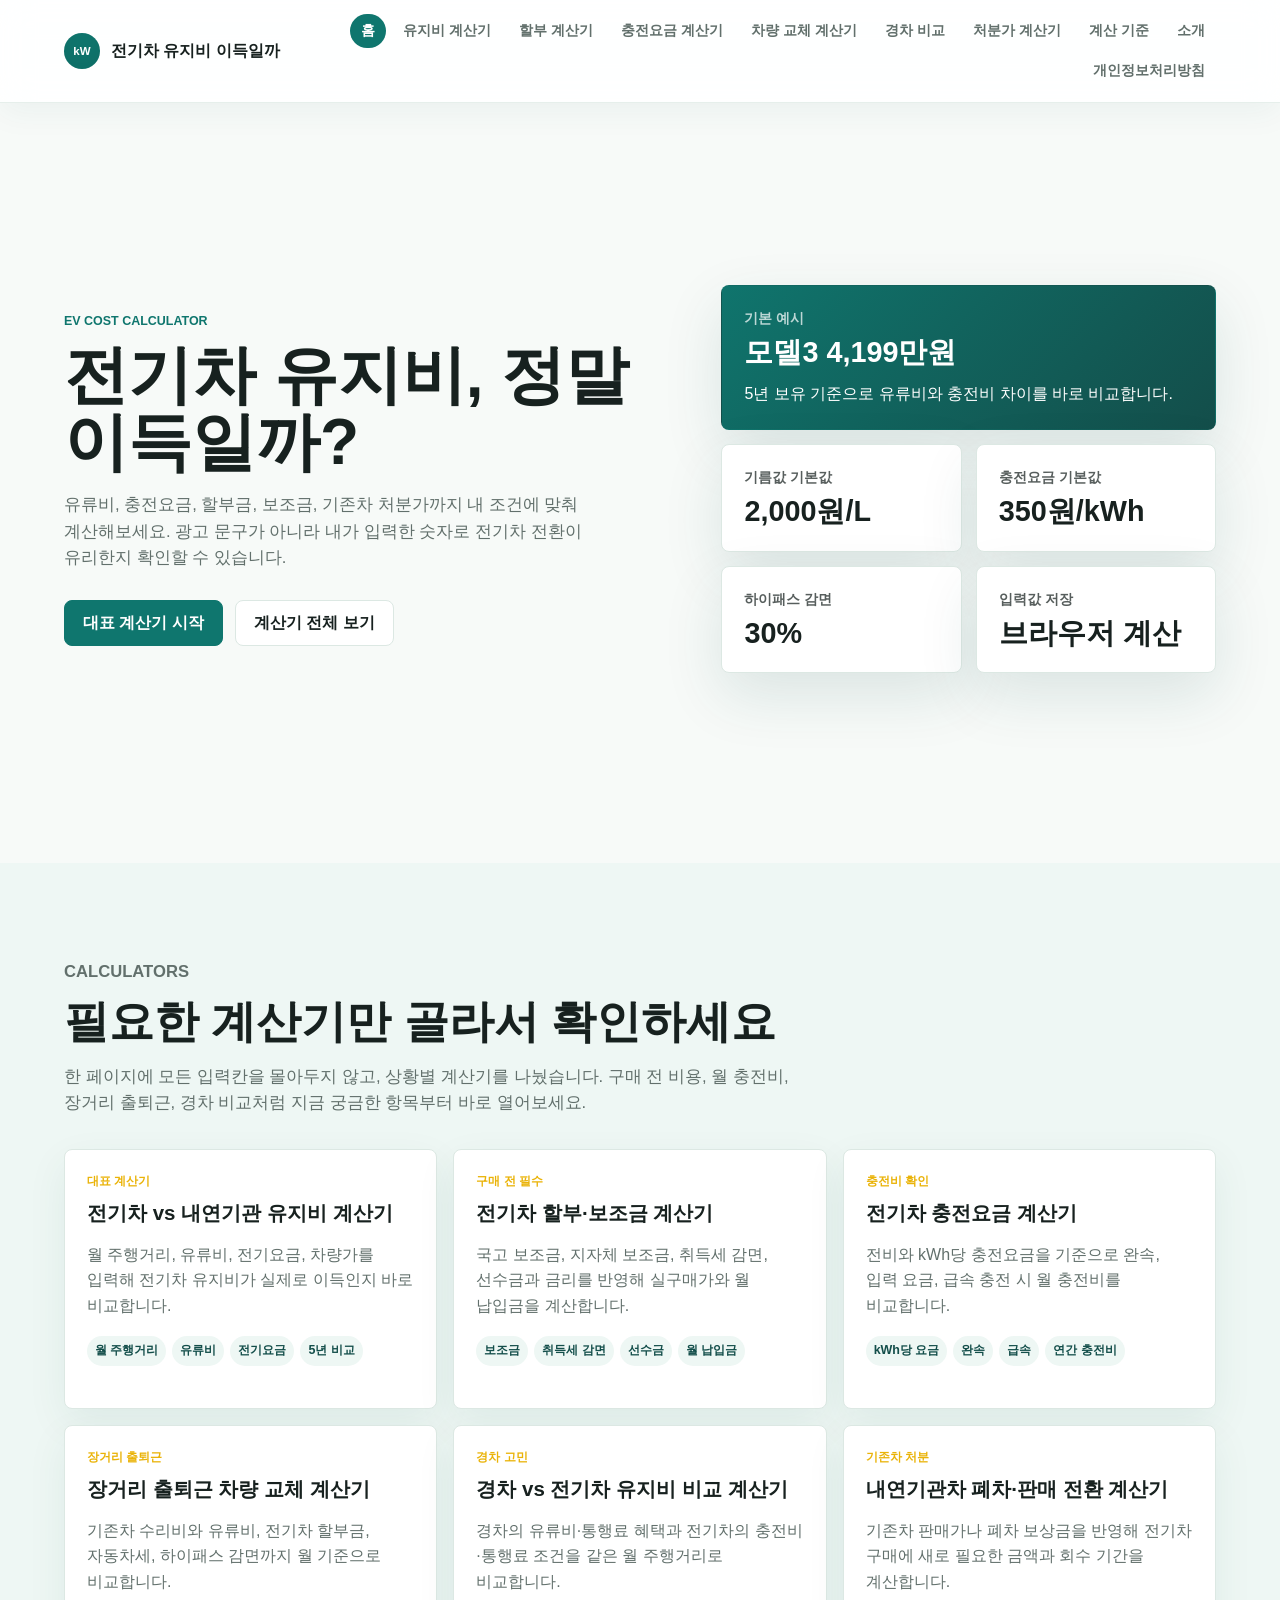
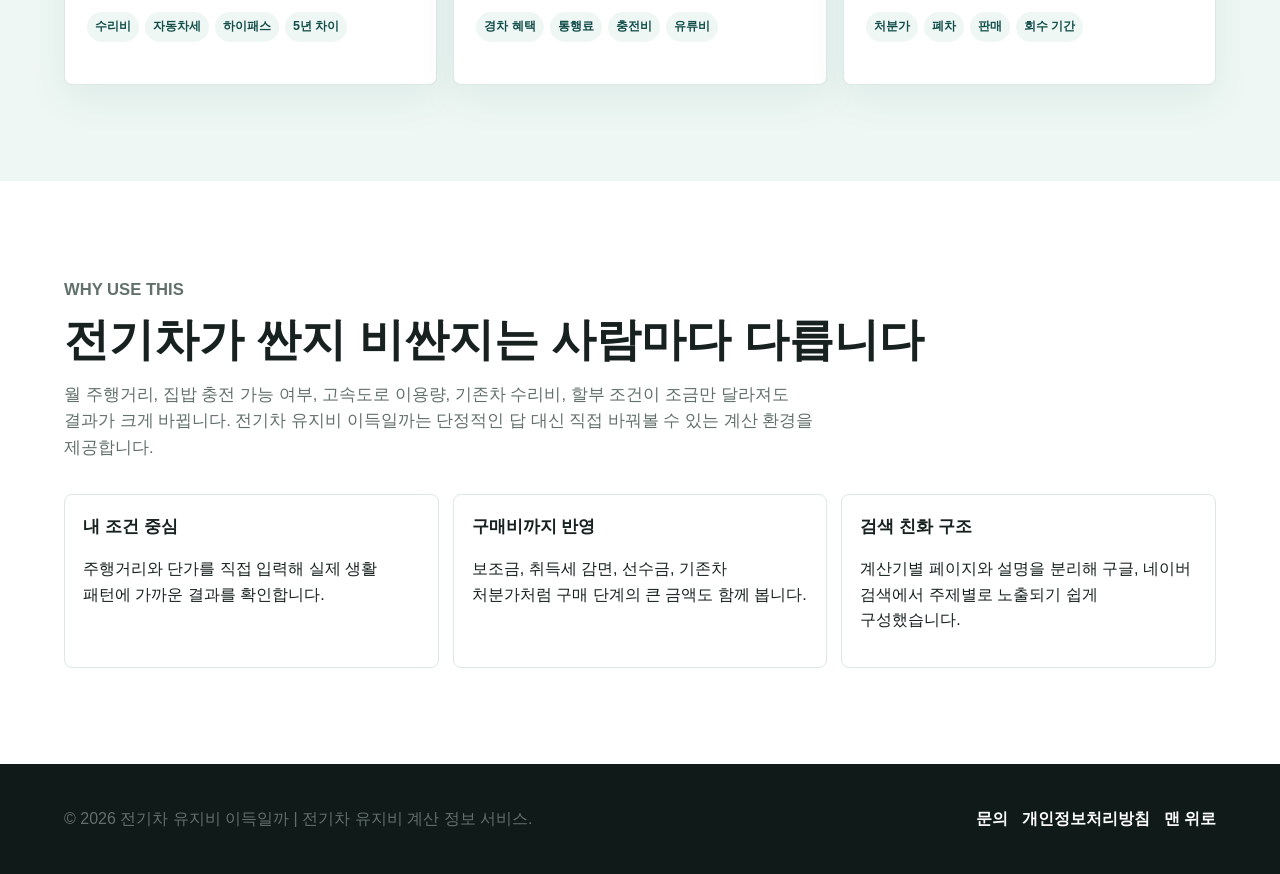
==== commit 5b774c82: "Rename site to 전기차 유지비 이득일까" ====
--- a/index.html
+++ b/index.html
@@ -3,15 +3,15 @@
   <head>
     <meta charset="utf-8" />
     <meta name="viewport" content="width=device-width, initial-scale=1" />
-    <title>전기차 유지비 이득? | 전기차 유지비 계산기 모음</title>
+    <title>전기차 유지비 이득일까 | 전기차 유지비 계산기 모음</title>
     <meta name="description" content="전기차 유지비가 정말 이득인지 유류비, 충전요금, 할부금, 보조금, 차량 교체 비용을 계산기별로 확인하세요." />
     <meta name="keywords" content="전기차 유지비, 전기차 계산기, 전기차 충전요금 계산기, 전기차 할부 계산기, 내연기관차 전기차 비교, evcost" />
     <meta name="robots" content="index, follow" />
-    <meta name="author" content="전기차 유지비 이득?" />
+    <meta name="author" content="전기차 유지비 이득일까" />
     <meta name="naver-site-verification" content="7fd844311cb845d098c473767da560b14080d884" />
     <meta property="og:type" content="website" />
     <meta property="og:locale" content="ko_KR" />
-    <meta property="og:title" content="전기차 유지비 이득? | 전기차 유지비 계산기 모음" />
+    <meta property="og:title" content="전기차 유지비 이득일까 | 전기차 유지비 계산기 모음" />
     <meta property="og:description" content="전기차 유지비가 정말 이득인지 유류비, 충전요금, 할부금, 보조금, 차량 교체 비용을 계산기별로 확인하세요." />
     <meta property="og:image" content="https://evcost.kr/assets/img/og-cover.svg" />
     <meta property="og:url" content="https://evcost.kr/" />
@@ -28,7 +28,7 @@
       {
         "@context": "https://schema.org",
         "@type": "WebApplication",
-        "name": "전기차 유지비 이득?",
+        "name": "전기차 유지비 이득일까",
         "applicationCategory": "FinanceApplication",
         "operatingSystem": "Any",
         "url": "https://evcost.kr/",
@@ -40,9 +40,9 @@
   </head>
   <body>
     <header class="site-header">
-      <a class="brand" href="/" aria-label="전기차 유지비 이득? 홈">
+      <a class="brand" href="/" aria-label="전기차 유지비 이득일까 홈">
         <span class="brand-mark" aria-hidden="true">kW</span>
-        <span>전기차 유지비 이득?</span>
+        <span>전기차 유지비 이득일까</span>
       </a>
       <nav class="nav" aria-label="주요 메뉴">
         <a aria-current="page" href="/">홈</a>
@@ -142,7 +142,7 @@
           <h2>전기차가 싼지 비싼지는 사람마다 다릅니다</h2>
           <p>
             월 주행거리, 집밥 충전 가능 여부, 고속도로 이용량, 기존차 수리비, 할부 조건이 조금만 달라져도
-            결과가 크게 바뀝니다. 전기차 유지비 이득?은 단정적인 답 대신 직접 바꿔볼 수 있는 계산 환경을 제공합니다.
+            결과가 크게 바뀝니다. 전기차 유지비 이득일까는 단정적인 답 대신 직접 바꿔볼 수 있는 계산 환경을 제공합니다.
           </p>
         </div>
         <div class="info-grid">
@@ -154,7 +154,7 @@
     </main>
 
     <footer class="site-footer">
-      <p>© <span id="year"></span> 전기차 유지비 이득? | 전기차 유지비 계산 정보 서비스.</p>
+      <p>© <span id="year"></span> 전기차 유지비 이득일까 | 전기차 유지비 계산 정보 서비스.</p>
       <div class="footer-links">
         <a href="mailto:junhxx24@gmail.com">문의</a>
         <a href="/privacy/">개인정보처리방침</a>
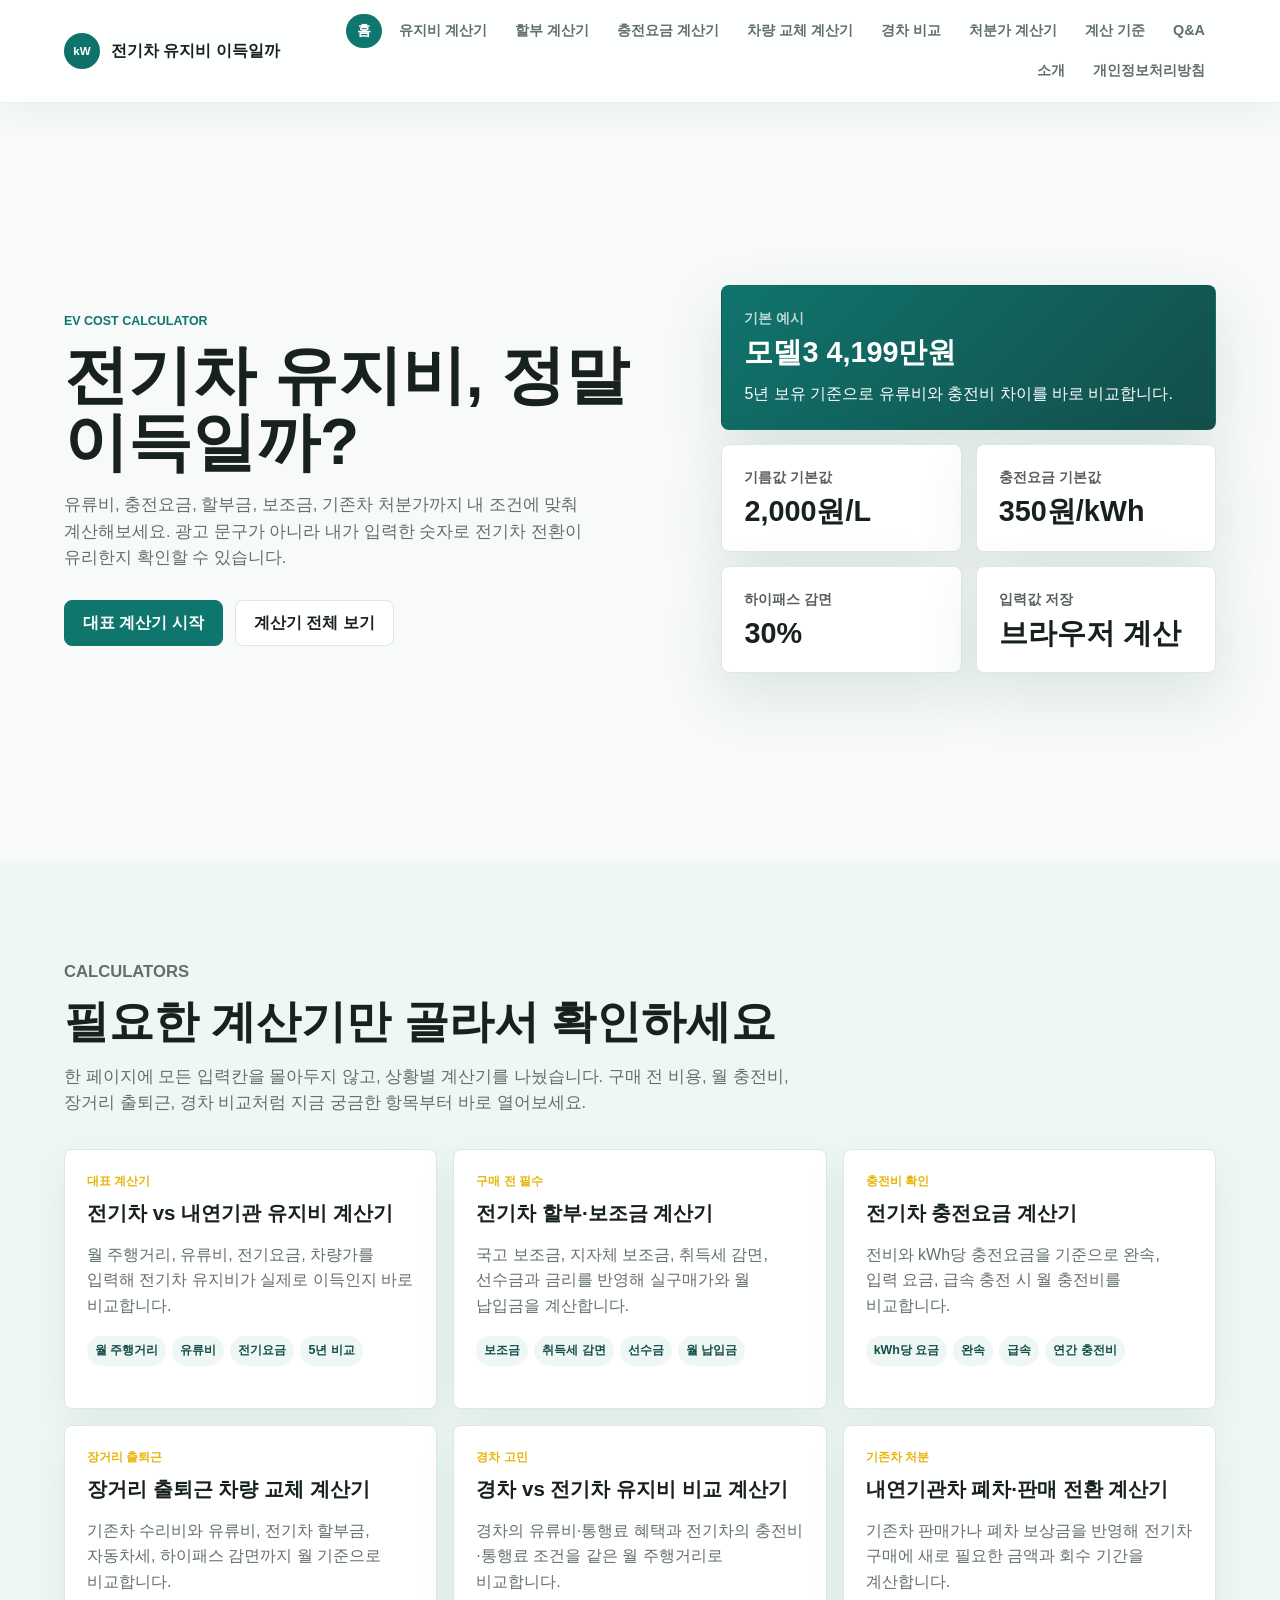
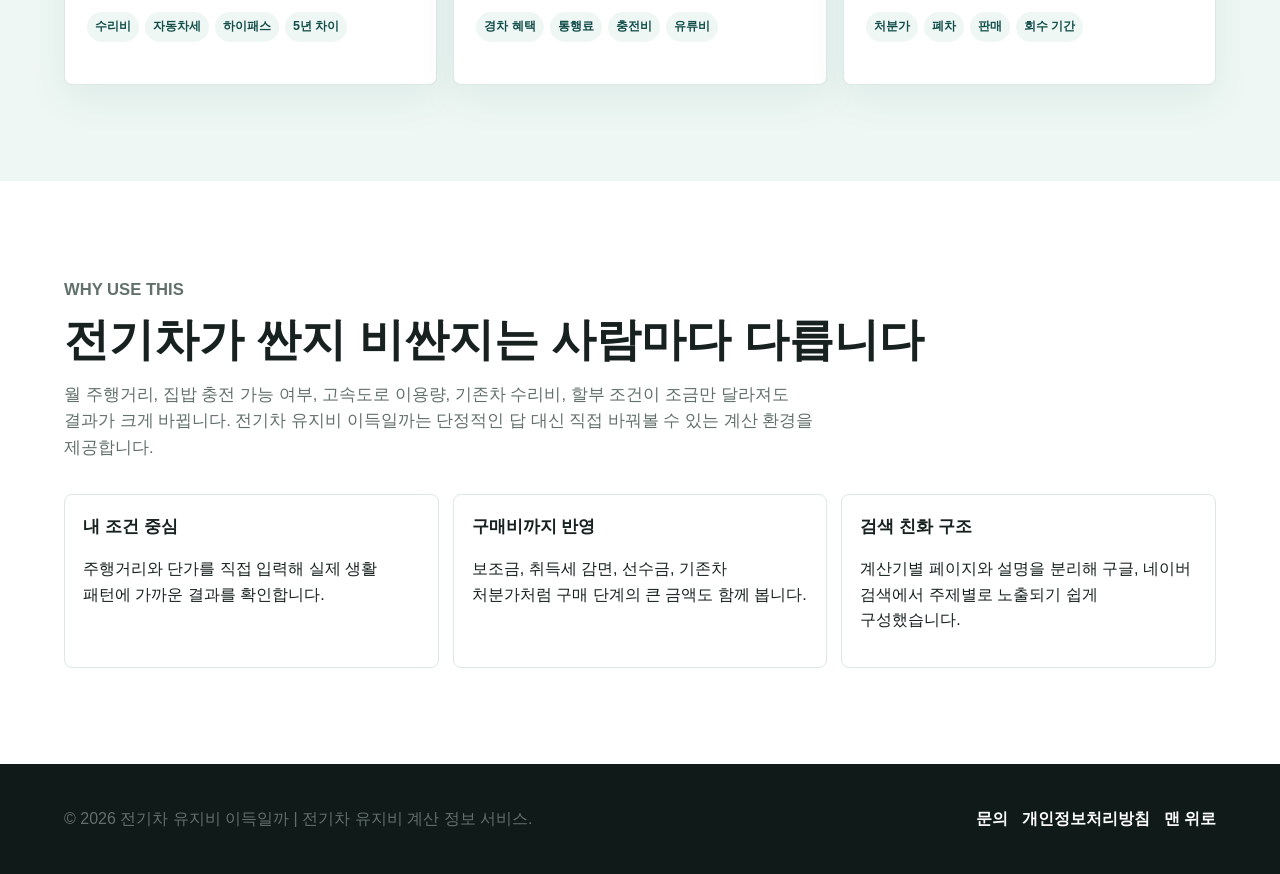
==== commit d03e7b42: "Add FAQ page and favicon" ====
--- a/index.html
+++ b/index.html
@@ -18,7 +18,8 @@
     <meta name="twitter:card" content="summary_large_image" />
     <meta name="theme-color" content="#0f766e" />
     <link rel="canonical" href="https://evcost.kr/" />
-    <link rel="stylesheet" href="/assets/css/styles.css?v=20260613-multipage" />
+    <link rel="icon" type="image/svg+xml" href="/assets/img/favicon.svg" />
+    <link rel="stylesheet" href="/assets/css/styles.css?v=20260614-faq" />
     <script
       async
       src="https://pagead2.googlesyndication.com/pagead/js/adsbygoogle.js?client=ca-pub-2838691881113814"
@@ -53,6 +54,7 @@
         <a href="/calculators/compact/">경차 비교</a>
         <a href="/calculators/disposal/">처분가 계산기</a>
         <a href="/guide/">계산 기준</a>
+        <a href="/faq/">Q&A</a>
         <a href="/about/">소개</a>
         <a href="/privacy/">개인정보처리방침</a>
       </nav>
--- a/assets/css/styles.css
+++ b/assets/css/styles.css
@@ -584,6 +584,48 @@
   min-height: 220px;
 }
 
+.faq-list {
+  display: grid;
+  max-width: 920px;
+  gap: 12px;
+}
+
+.faq-list details {
+  border: 1px solid var(--line);
+  border-radius: var(--radius);
+  background: #fff;
+  box-shadow: 0 14px 36px rgba(19, 78, 74, 0.06);
+}
+
+.faq-list summary {
+  cursor: pointer;
+  padding: 18px 20px;
+  color: var(--ink);
+  font-weight: 900;
+  list-style: none;
+}
+
+.faq-list summary::-webkit-details-marker {
+  display: none;
+}
+
+.faq-list summary::after {
+  content: "+";
+  float: right;
+  color: var(--brand);
+  font-weight: 900;
+}
+
+.faq-list details[open] summary::after {
+  content: "-";
+}
+
+.faq-list p {
+  margin: 0;
+  padding: 0 20px 20px;
+  color: var(--muted);
+}
+
 .nav a[aria-current="page"] {
   color: #fff;
   background: var(--brand);
@@ -794,6 +836,16 @@
     font-size: 1.1rem;
   }
 
+  .faq-list summary {
+    padding: 16px;
+    font-size: 0.94rem;
+  }
+
+  .faq-list p {
+    padding: 0 16px 16px;
+    font-size: 0.9rem;
+  }
+
   .summary-card strong,
   .home-stat-grid strong {
     font-size: 1.18rem;
